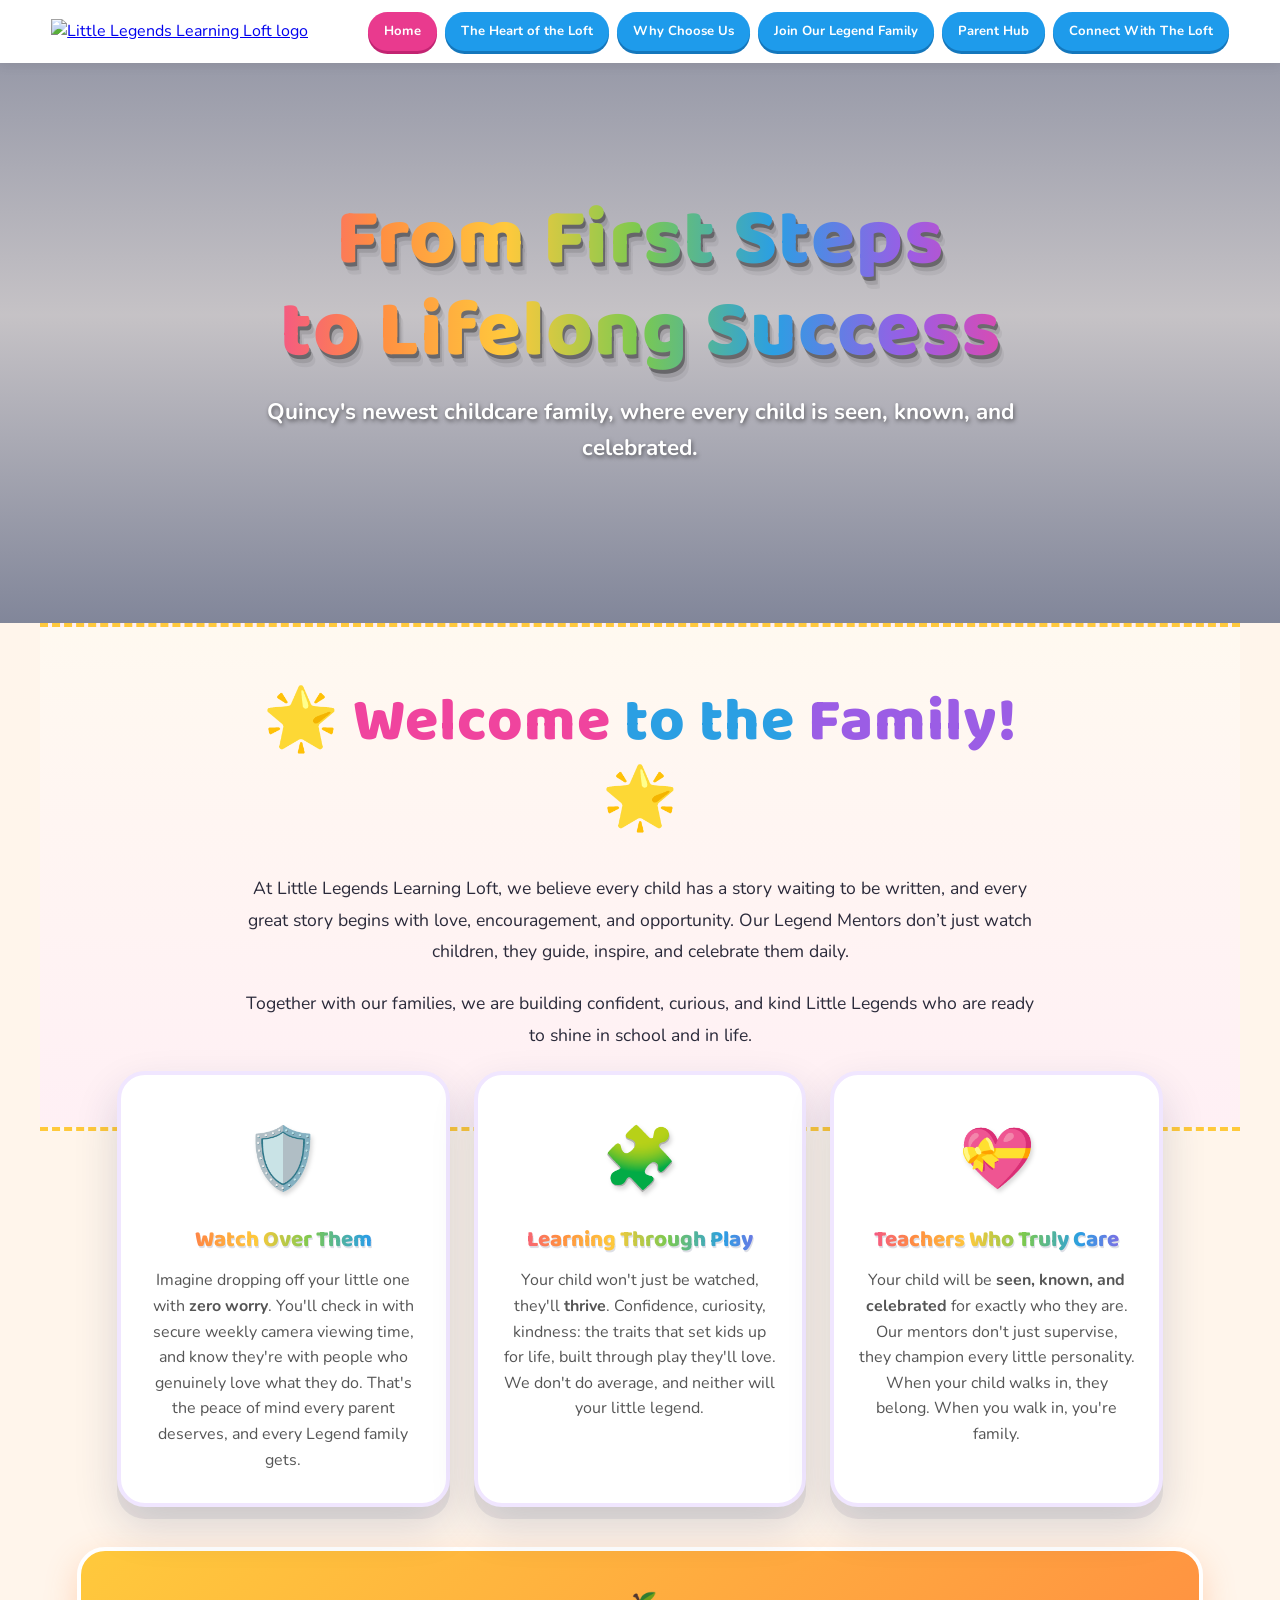
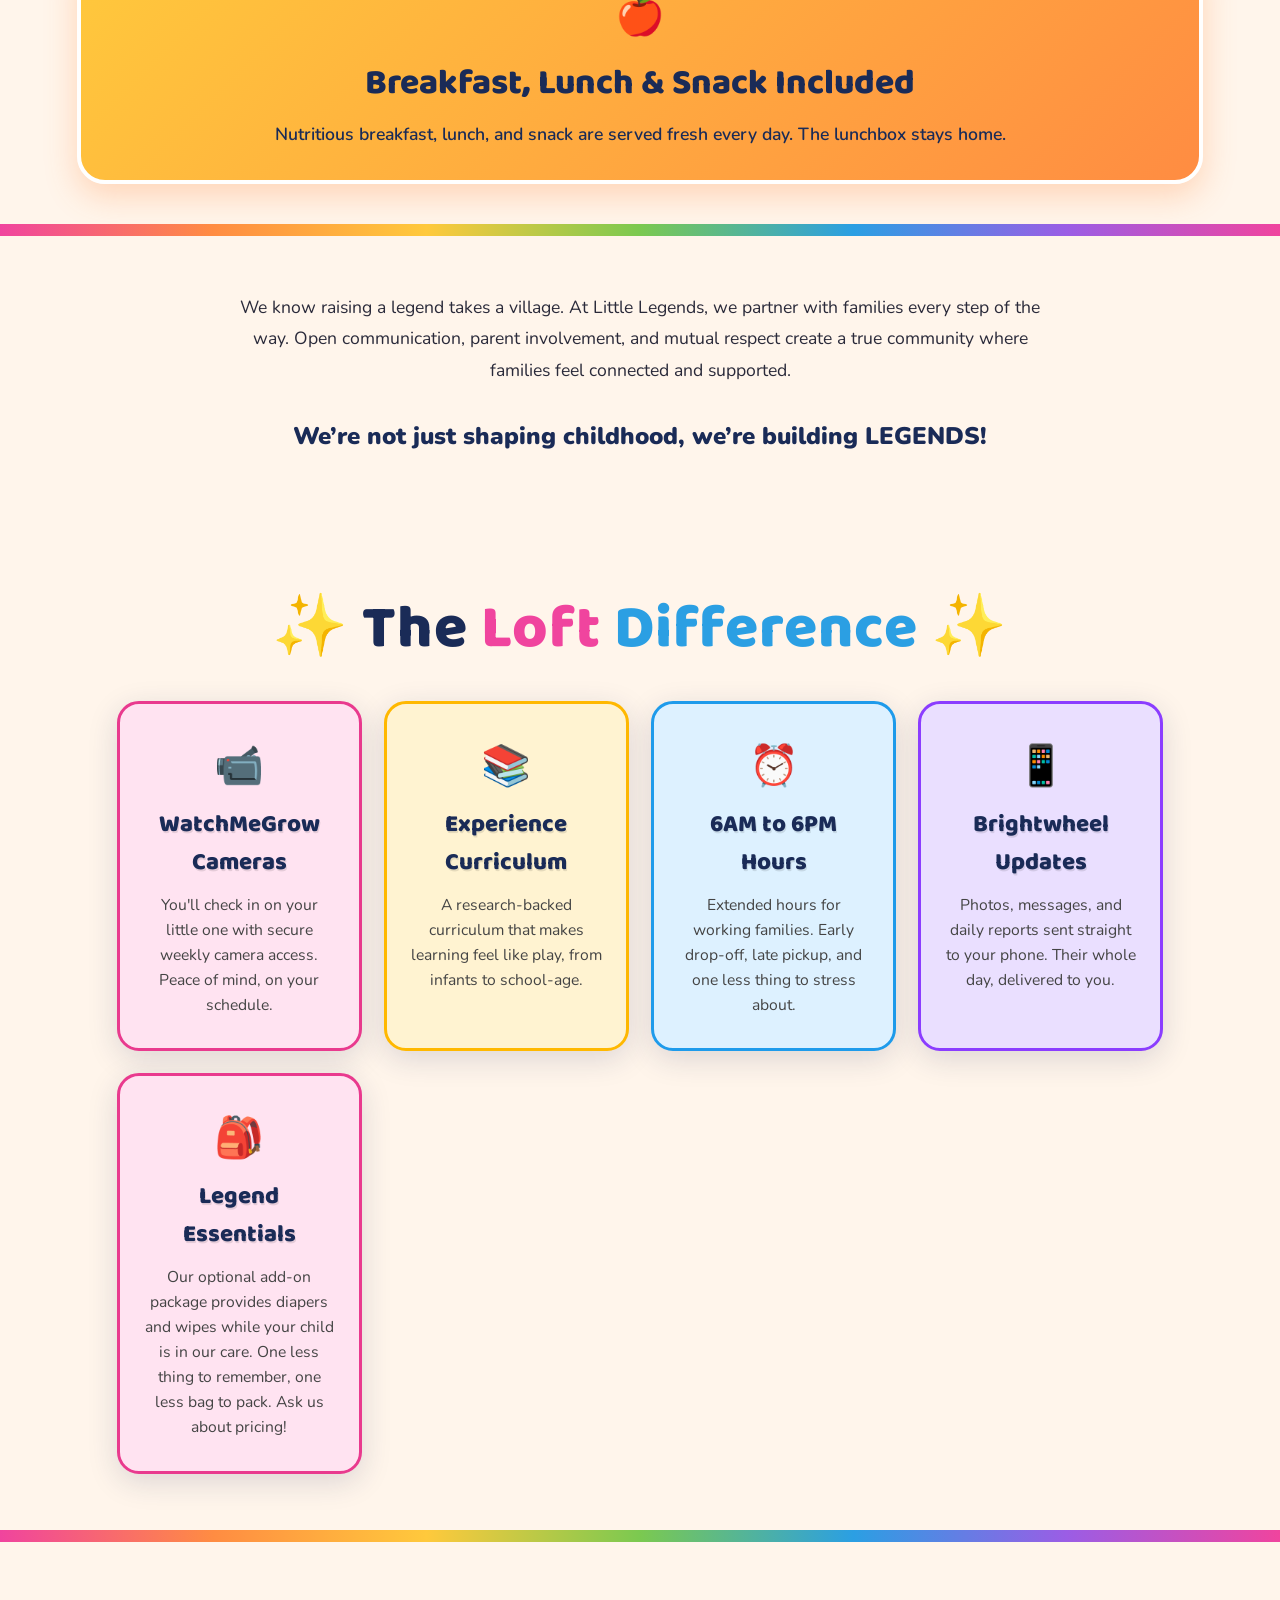
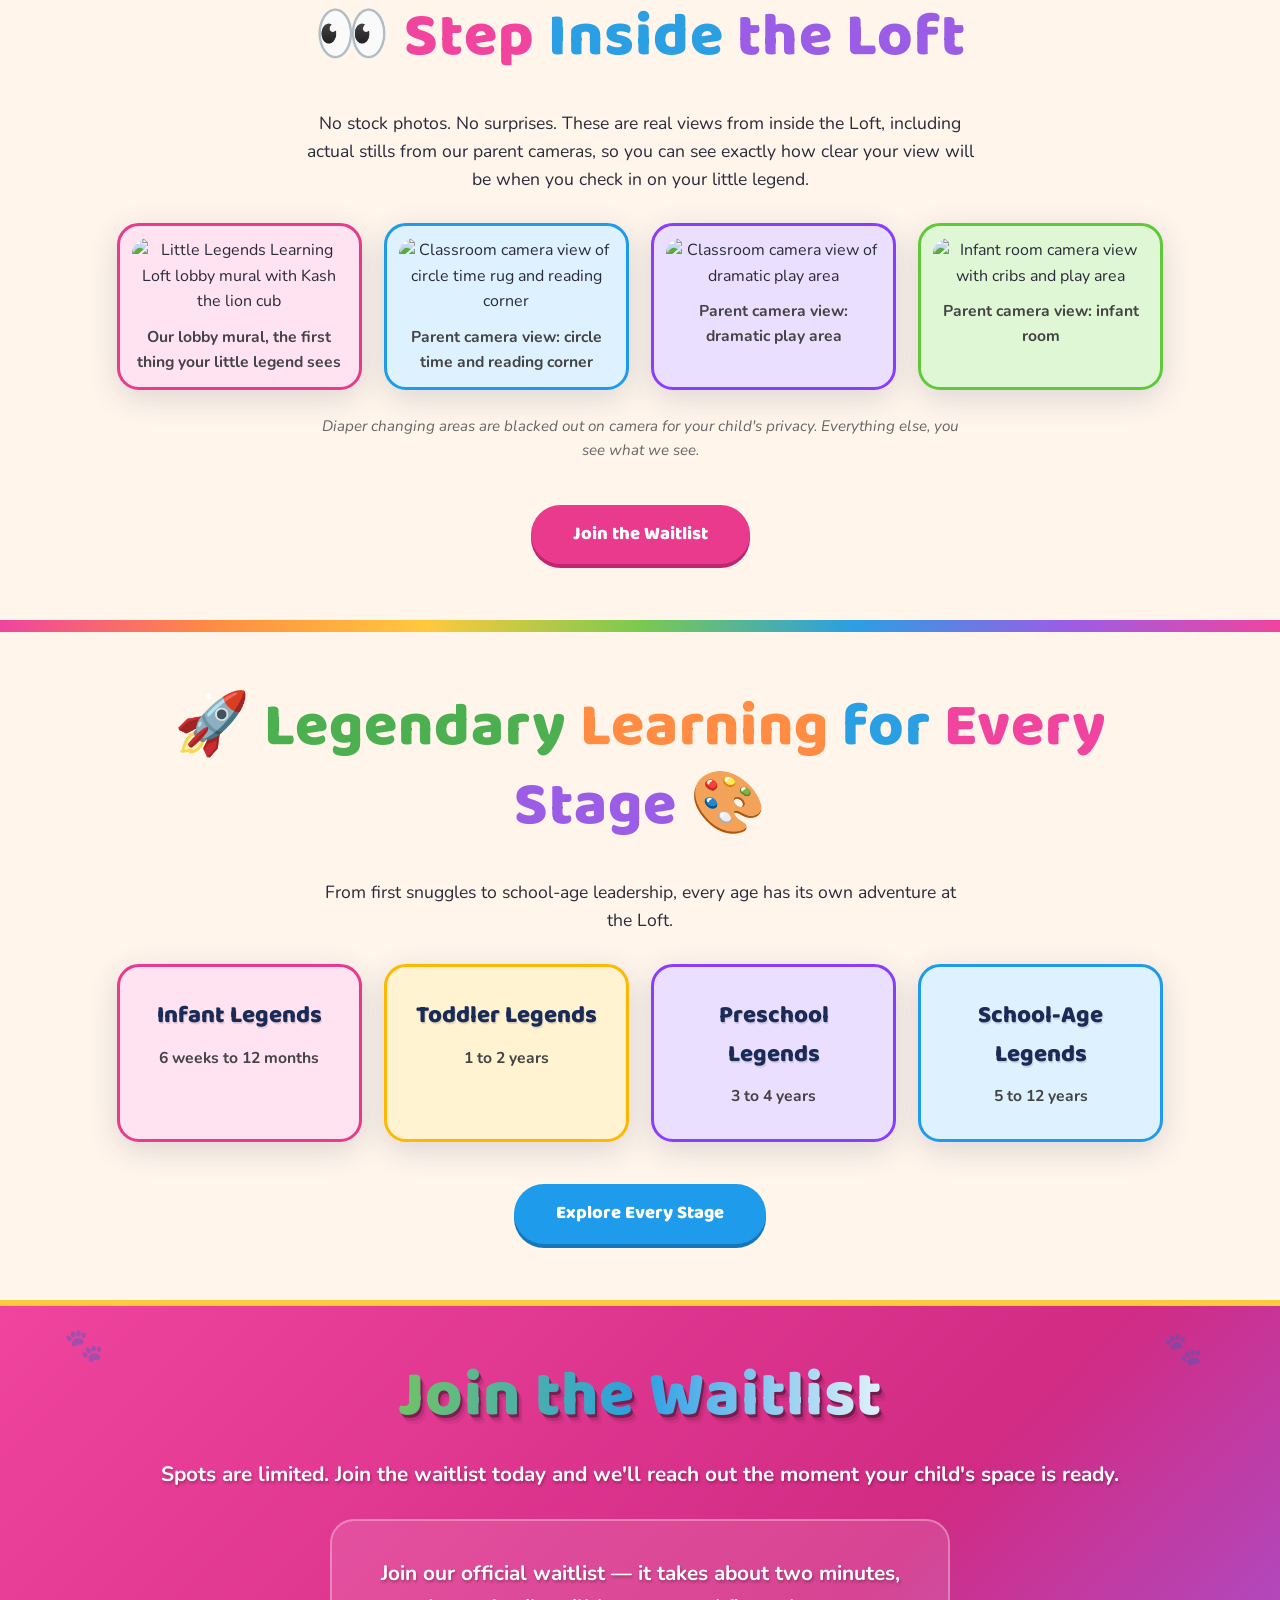
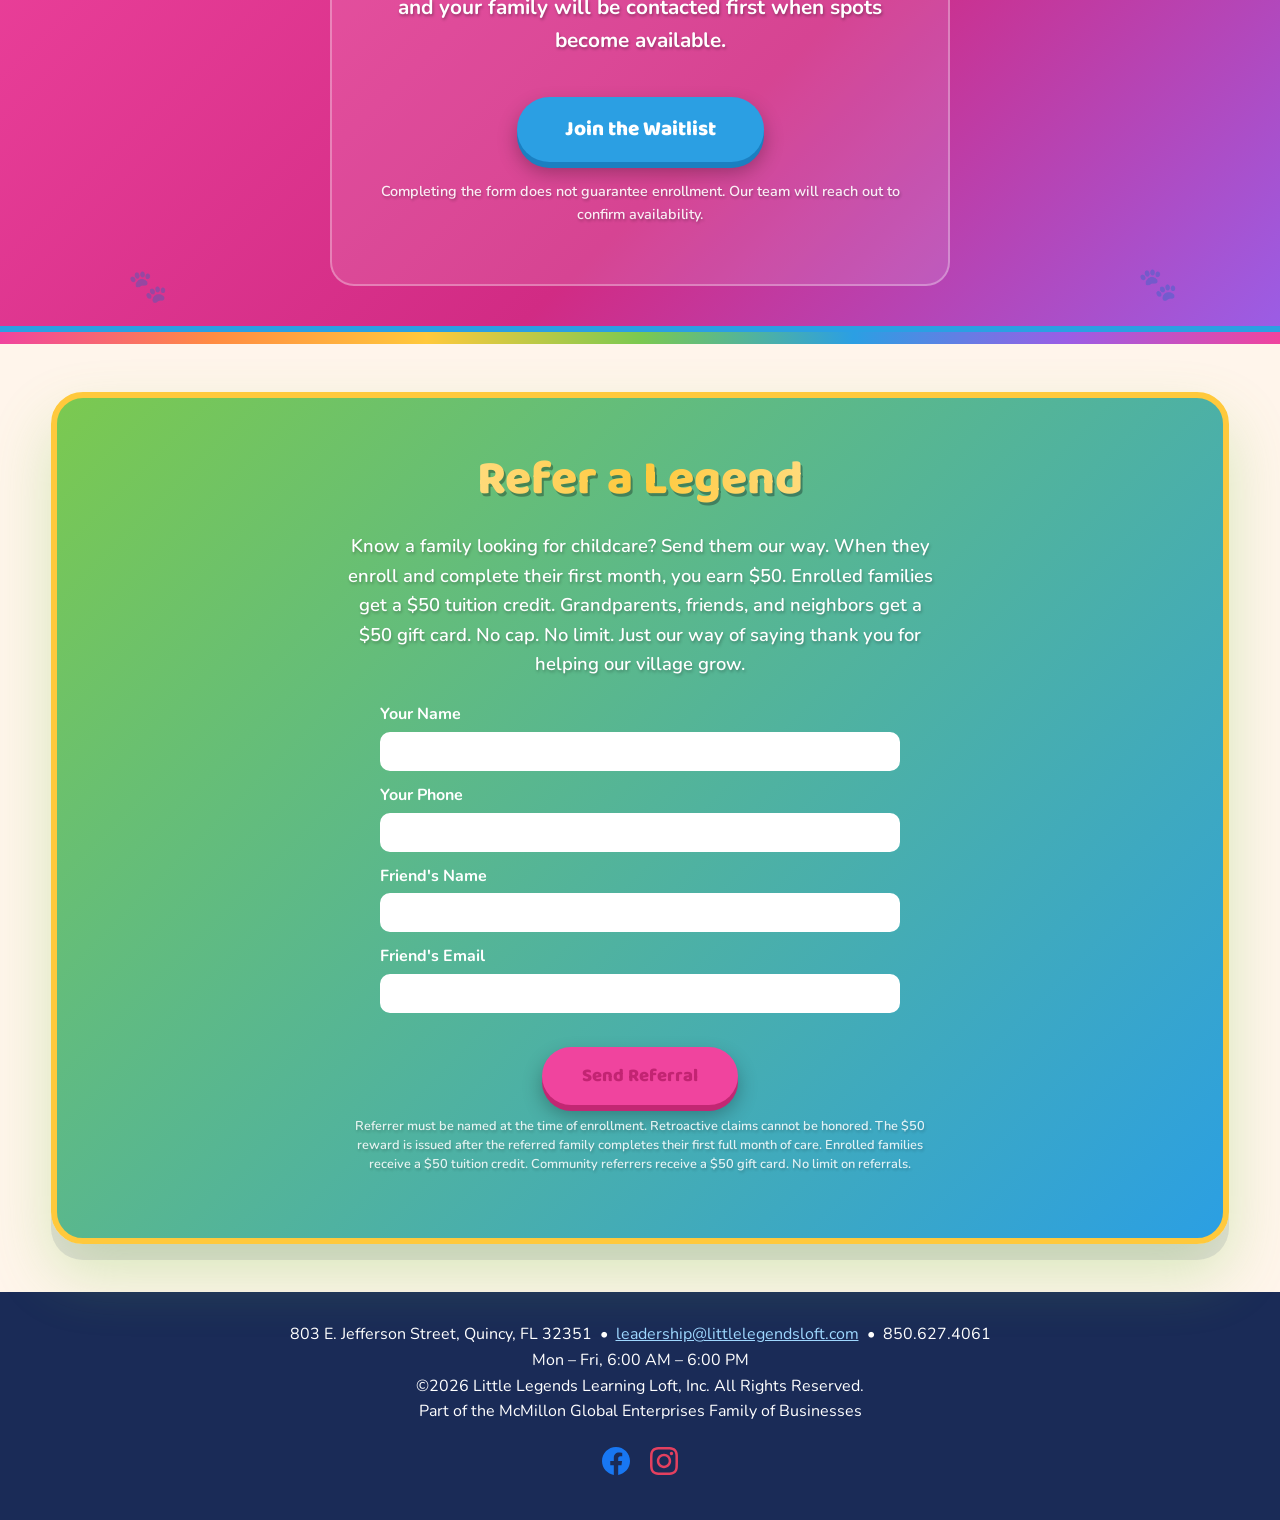
==== index.html @ 40d6af46 "Revision: homepage reorder + evergreen wording" ====
<!DOCTYPE html>
<html lang="en">
<head>
<meta charset="UTF-8">
<meta name="viewport" content="width=device-width, initial-scale=1.0">
<title>Little Legends Learning Loft | Childcare in Quincy, FL</title>
<meta name="description" content="Little Legends Learning Loft in Quincy, FL: where every child is celebrated, inspired, and empowered. Infant through school-age care with parent cameras, meals included, and enrichment built into tuition. Join the waitlist today.">
<link rel="icon" type="image/x-icon" href="https://legendschildcare.com/images/favicon.ico">
<link rel="icon" type="image/png" sizes="32x32" href="https://legendschildcare.com/images/favicon-32.png">
<link rel="apple-touch-icon" href="https://legendschildcare.com/images/apple-touch-icon.jpg">
<meta property="og:image" content="https://legendschildcare.com/images/og-thumbnail.jpg">
<meta property="og:image:width" content="1000">
<meta property="og:image:height" content="525">
<meta name="twitter:card" content="summary_large_image">
<meta name="twitter:image" content="https://legendschildcare.com/images/og-thumbnail.jpg">
<link rel="preconnect" href="https://fonts.googleapis.com">
<link rel="preconnect" href="https://fonts.gstatic.com" crossorigin>
<link href="https://fonts.googleapis.com/css2?family=Baloo+2:wght@600;700;800&family=Nunito:wght@400;600;700;800&display=swap" rel="stylesheet">
<link rel="stylesheet" href="css/styles.css">
<style>
.hero-rich {
  position: relative;
  background: url('https://legendschildcare.com/images/hero-home.jpg') center 20% / cover no-repeat;
  min-height: 560px;
  display: flex;
  align-items: center;
  justify-content: center;
  text-align: center;
  padding: 60px 5%;
}
.hero-overlay {
  position: absolute;
  inset: 0;
  background: linear-gradient(180deg, rgba(26,43,87,0.45) 0%, rgba(26,43,87,0.25) 45%, rgba(26,43,87,0.55) 100%);
}
.hero-content {
  position: relative;
  z-index: 2;
  max-width: 800px;
}
.hero-rich .rainbow-title {
  font-size: clamp(2.8rem, 8vw, 5rem);
  margin-bottom: 16px;
  filter: drop-shadow(2px 4px 0 rgba(0,0,0,0.35)) drop-shadow(4px 8px 0 rgba(0,0,0,0.15));
}
.hero-sub {
  color: #fff;
  font-size: clamp(1.1rem, 3vw, 1.4rem);
  font-weight: 700;
  margin-bottom: 26px;
  text-shadow: 1px 2px 4px rgba(0,0,0,0.5);
}
.hero-btn {
  font-size: 1.25rem;
  padding: 16px 52px;
  background: #F0449E;
  box-shadow: 0 6px 0 #C22773, 0 12px 24px rgba(0,0,0,0.35);
}
.tagline-banner {
  background: linear-gradient(90deg, var(--pink), var(--purple), var(--blue));
  text-align: center;
  padding: 22px 5%;
}
.tagline-banner .hero-below-btn {
  margin-top: 14px;
  display: inline-block;
  font-size: 1.15rem;
  padding: 14px 40px;
}
.tagline-banner p {
  color: #fff;
  font-size: 1.4rem;
  font-weight: 800;
  margin: 0;
  text-shadow: 1px 2px 3px rgba(0,0,0,0.2);
}
/* SECTION HEADERS - clean, bold, colorful */
.section-title {
  font-size: clamp(2.4rem, 7vw, 3.8rem);
  font-weight: 900;
  text-align: center;
  margin-bottom: 32px;
  line-height: 1.3;
  letter-spacing: 1px;
  padding: 0 10px;
}
.section-title .w-pink { color: #F0449E; }
.section-title .w-blue { color: #2B9FE3; }
.section-title .w-green { color: #4CAF50; }
.section-title .w-purple { color: #9B5DE5; }
.section-title .w-orange { color: #FF8C42; }
/* TOP WAITLIST CTA - impossible to miss */
.waitlist-hero-cta {
  background: linear-gradient(135deg, #F0449E, #D12B84 60%, #9B5DE5);
  margin: 0;
  padding: 40px 6%;
  text-align: center;
  color: #fff;
  position: relative;
  overflow: hidden;
  border-top: 6px solid #FFC93C;
  border-bottom: 6px solid #2B9FE3;
}
.waitlist-hero-cta h2 {
  font-size: clamp(2.5rem, 8vw, 4rem);
  font-weight: 900;
  margin-bottom: 10px;
  background: linear-gradient(90deg,#FFC93C,#7BC950,#2B9FE3,#fff,#F0449E);
  -webkit-background-clip: text;
  background-clip: text;
  color: transparent;
  filter: drop-shadow(2px 3px 0 rgba(0,0,0,0.35)) drop-shadow(4px 6px 0 rgba(0,0,0,0.15));
  letter-spacing: 1px;
}
.waitlist-hero-cta p {
  font-size: 1.3rem;
  font-weight: 700;
  margin-bottom: 22px;
  text-shadow: 1px 2px 3px rgba(0,0,0,0.3);
}
.waitlist-hero-cta .btn {
  font-size: 1.3rem;
  padding: 16px 48px;
  background: #2B9FE3;
  box-shadow: 0 6px 0 #1B7FC1, 0 10px 20px rgba(0,0,0,0.3);
}
.waitlist-hero-cta .btn:hover {
  transform: translateY(-2px);
  box-shadow: 0 8px 0 #1B7FC1, 0 14px 24px rgba(0,0,0,0.3);
}
/* RAINBOW DIVIDERS */
.rainbow-divider {
  height: 12px;
  background: linear-gradient(90deg,#F0449E,#FF8C42,#FFC93C,#7BC950,#2B9FE3,#9B5DE5,#F0449E);
  border: none;
  margin: 0;
}
/* FLOATING ANIMATIONS */
@keyframes float {
  0%, 100% { transform: translateY(0); }
  50% { transform: translateY(-10px); }
}
@keyframes wiggle {
  0%, 100% { transform: rotate(-3deg); }
  50% { transform: rotate(3deg); }
}
.feature-card .icon {
  animation: float 3s ease-in-out infinite;
}
.feature-card:nth-child(2) .icon { animation-delay: 0.5s; }
.feature-card:nth-child(3) .icon { animation-delay: 1s; }
.paw { animation: wiggle 2.5s ease-in-out infinite; }
/* 3D AGE CARDS */
.card-grid .card {
  transition: transform 0.2s;
}
.card-grid .card:hover {
  transform: translateY(-6px) scale(1.03);
}
.card-grid .card h3 {
  font-size: 1.5rem;
  font-weight: 900;
  filter: drop-shadow(1px 2px 0 rgba(0,0,0,0.1));
}
/* POPPING REFER BANNER */
.refer-promo {
  background: linear-gradient(135deg, #7BC950, #2B9FE3);
  border-radius: 32px;
  margin: 48px 4%;
  padding: 44px 6%;
  text-align: center;
  color: #fff;
  border: 6px solid #FFC93C;
  box-shadow: 0 16px 0 rgba(26,43,87,0.1), 0 30px 60px rgba(123,201,80,0.3);
  position: relative;
  overflow: hidden;
}
.refer-promo h2 {
  font-size: clamp(2rem, 6vw, 3rem);
  font-weight: 900;
  margin-bottom: 12px;
  background: linear-gradient(90deg,#fff,#FFC93C,#fff);
  -webkit-background-clip: text;
  background-clip: text;
  color: transparent;
  filter: drop-shadow(2px 3px 0 rgba(0,0,0,0.3));
}
.refer-promo p {
  font-size: 1.15rem;
  font-weight: 600;
  margin-bottom: 20px;
  text-shadow: 1px 2px 3px rgba(0,0,0,0.25);
  max-width: 600px;
  margin-left: auto;
  margin-right: auto;
}
.refer-promo .btn {
  font-size: 1.15rem;
  padding: 14px 40px;
  background: #F0449E;
  box-shadow: 0 6px 0 #C22773, 0 10px 20px rgba(0,0,0,0.3);
}
/* ALTERNATING SECTION BACKGROUNDS */
.section-alt {
  background: linear-gradient(180deg, #FFF9F0, #FFF0F5);
  border-top: 4px dashed #FFC93C;
  border-bottom: 4px dashed #FFC93C;
}
@media (max-width: 768px) {
  .hero-rich {
    background: url('https://legendschildcare.com/images/hero-home.jpg') center / cover no-repeat;
    min-height: 480px;
  }
  .tagline-banner .hero-below-btn {
    font-size: 1rem;
    padding: 12px 32px;
  }
  .tagline-banner p { font-size: 1.1rem; }
}
.feature-cards {
  display: grid;
  grid-template-columns: repeat(auto-fit, minmax(260px, 1fr));
  gap: 24px;
  margin-top: -60px;
  position: relative;
  z-index: 5;
  padding: 0 6%;
  max-width: 1200px;
  margin-left: auto;
  margin-right: auto;
}
.feature-card {
  background: #fff;
  border-radius: 28px;
  padding: 36px 24px 30px;
  text-align: center;
  box-shadow: 0 12px 0 rgba(26,43,87,0.08), 0 20px 44px rgba(26,43,87,0.16);
  border: 4px solid #F0E6FF;
  transition: transform 0.2s;
}
.feature-card:hover {
  transform: translateY(-6px) scale(1.02);
  box-shadow: 0 18px 0 rgba(26,43,87,0.08), 0 28px 54px rgba(26,43,87,0.2);
}
.feature-card h3 {
  font-size: 1.6rem;
  margin-bottom: 10px;
  background: linear-gradient(90deg,#F0449E,#FF8C42,#FFC93C,#7BC950,#2B9FE3,#9B5DE5);
  -webkit-background-clip: text; background-clip: text; color: transparent;
  font-weight: 900;
  filter: drop-shadow(1px 2px 0 rgba(26,43,87,0.15));
}
.feature-card .icon { font-size: 3.8rem; margin-bottom: 14px; filter: drop-shadow(2px 3px 2px rgba(0,0,0,0.15)); }
.feature-card h3 {
  font-size: 1.4rem;
  margin-bottom: 10px;
  background: linear-gradient(90deg,#F0449E,#FF8C42,#FFC93C,#7BC950,#2B9FE3,#9B5DE5);
  -webkit-background-clip: text; background-clip: text; color: transparent;
  font-weight: 900;
}
.feature-card p { color: #555; font-size: 1rem; }
.welcome-flow {
  max-width: 800px;
  margin: 0 auto;
  font-size: 1.1rem;
  line-height: 1.8;
  text-align: center;
}
.welcome-flow p { margin-bottom: 20px; }
.welcome-flow .big-close {
  font-size: 1.5rem;
  font-weight: 900;
  color: var(--navy);
  margin-top: 28px;
}
.waitlist-banner {
  background: linear-gradient(135deg, #F0449E, #D12B84 60%, #9B5DE5);
  border-radius: 32px;
  margin: 48px 4%;
  padding: 50px 6%;
  text-align: center;
  color: #fff;
  position: relative;
  overflow: hidden;
  border: 6px solid #FFC93C;
  box-shadow: 0 16px 0 rgba(26,43,87,0.1), 0 30px 60px rgba(240,68,158,0.3);
}
.waitlist-banner h2 {
  font-size: clamp(2.2rem, 7vw, 3.5rem);
  font-weight: 900;
  margin-bottom: 10px;
  background: linear-gradient(90deg,#FFC93C,#7BC950,#2B9FE3,#fff,#F0449E);
  -webkit-background-clip: text; background-clip: text; color: transparent;
  filter: drop-shadow(2px 3px 0 rgba(0,0,0,0.35)) drop-shadow(4px 6px 0 rgba(0,0,0,0.15));
}
.waitlist-banner p { font-size: 1.25rem; font-weight: 700; margin-bottom: 22px; text-shadow: 1px 2px 3px rgba(0,0,0,0.3); }
.waitlist-banner .btn {
  font-size: 1.2rem;
  padding: 15px 44px;
  background: #2B9FE3;
  box-shadow: 0 6px 0 #1B7FC1, 0 10px 20px rgba(0,0,0,0.3);
}
.paw { position: absolute; font-size: 2rem; opacity: 0.35; }

/* STICKY MOBILE CTA */
.sticky-cta {
  display: none;
}
@media (max-width: 768px) {
  .sticky-cta {
    display: block;
    position: fixed;
    bottom: 0;
    left: 0;
    right: 0;
    z-index: 100;
    padding: 10px 16px calc(10px + env(safe-area-inset-bottom));
    background: rgba(255,255,255,0.95);
    backdrop-filter: blur(10px);
    border-top: 3px solid #F0449E;
    box-shadow: 0 -4px 20px rgba(0,0,0,0.15);
  }
  .sticky-cta a {
    display: block;
    text-align: center;
    background: linear-gradient(135deg, #F0449E, #D12B84);
    color: #fff;
    font-weight: 900;
    font-size: 1.1rem;
    padding: 14px;
    border-radius: 999px;
    text-decoration: none;
    box-shadow: 0 4px 0 #A81E63;
  }
  body { padding-bottom: 76px; }
}

/* MEALS BANNER */
.meals-banner {
  background: linear-gradient(135deg, #FFC93C, #FF8C42);
  border-radius: 28px;
  margin: 40px 6%;
  padding: 32px 6%;
  text-align: center;
  color: #1a2b57;
  border: 4px solid #fff;
  box-shadow: 0 12px 32px rgba(255,140,66,0.3);
}
.meals-banner h3 {
  font-size: clamp(1.5rem, 4vw, 2.2rem);
  font-weight: 900;
  margin: 8px 0;
  color: #1a2b57;
}
.meals-banner p {
  font-size: 1.1rem;
  font-weight: 600;
  margin: 0;
}

/* PLAYFUL FONTS */
body { font-family: 'Nunito', sans-serif; }
h1, h2, h3, .section-title, .btn {
  font-family: 'Baloo 2', cursive;
}

.tagline-gradient-banner {
  text-align: center;
  padding: 36px 5% 40px;
  background: linear-gradient(135deg, #F0449E 0%, #9B5DE5 50%, #2B9FE3 100%);
}
.tagline-gradient-banner p {
  font-family: 'Baloo 2', cursive;
  font-size: clamp(1.4rem, 5vw, 2rem);
  font-weight: 800;
  color: #fff;
  margin: 0 0 20px 0;
  text-shadow: 2px 2px 4px rgba(0,0,0,0.2);
}
.tagline-gradient-banner .tagline-btn {
  font-size: 1.2rem;
  padding: 16px 48px;
  background: #F0449E;
  box-shadow: 0 5px 0 #C2185B;
}

/* NATIVE FORMS */
.native-form {
  max-width: 620px;
  margin: 28px auto 0;
  text-align: left;
  background: rgba(255,255,255,0.12);
  border-radius: 24px;
  padding: 28px;
  border: 2px solid rgba(255,255,255,0.3);
}
.native-form .form-row {
  display: grid;
  grid-template-columns: 1fr 1fr;
  gap: 14px;
}
@media (max-width: 600px) {
  .native-form .form-row { grid-template-columns: 1fr; }
}
.native-form label {
  display: block;
  font-weight: 800;
  margin: 12px 0 6px;
  color: #fff;
  font-size: 0.95rem;
}
.native-form .form-row label { margin-top: 0; }
.native-form .form-row > div:first-child label { margin-top: 0; }
.native-form input, .native-form textarea, .native-form select {
  width: 100%;
  padding: 13px 16px;
  border: 2px solid rgba(255,255,255,0.5);
  border-radius: 12px;
  font-size: 1rem;
  font-family: 'Nunito', sans-serif;
  background: #fff;
  color: #1a2b57;
  -webkit-appearance: none;
  appearance: none;
}
.native-form input:focus, .native-form textarea:focus { border-color: #FFC93C; outline: none; }
.native-form .form-note {
  font-size: 0.85rem;
  opacity: 0.85;
  margin-top: 14px;
  text-align: center;
  font-weight: 400;
}
.native-form button:disabled { opacity: 0.6; cursor: wait; }
.waitlist-cta-panel {
  max-width: 620px;
  margin: 28px auto 0;
  background: rgba(255,255,255,0.12);
  border-radius: 24px;
  padding: 36px 32px;
  border: 2px solid rgba(255,255,255,0.3);
}
.waitlist-cta-copy {
  font-size: 1.15rem;
  font-weight: 700;
  color: #fff;
  margin-bottom: 24px;
  text-shadow: 1px 2px 3px rgba(0,0,0,0.3);
}
.waitlist-cta-panel .form-note {
  font-size: 0.9rem;
  opacity: 0.9;
  margin-top: 18px;
  color: #fff;
  font-weight: 600;
}
</style>
</head>
<body>

<header class="site-header">
  <a class="logo" href="index.html"><img src="https://legendschildcare.com/images/logo-transparent.png" alt="Little Legends Learning Loft logo"></a>
  <input type="checkbox" id="nav-toggle" class="nav-toggle">
  <label for="nav-toggle" class="nav-toggle-label" aria-label="Menu" tabindex="0"><span></span></label>
  <nav class="nav-pills">
    <a href="index.html" class="active">Home</a>
    <a href="pages/the-heart-of-the-loft.html">The Heart of the Loft</a>
    <a href="pages/why-choose-us.html">Why Choose Us</a>
    <a href="pages/join-our-legend-family.html">Join Our Legend Family</a>
    <a href="pages/parent-hub.html">Parent Hub</a>
    <a href="pages/connect-with-the-loft.html">Connect With The Loft</a>
  </nav>
</header>

<section class="hero-rich">
  <div class="hero-overlay"></div>
  <div class="hero-content">
    <h1 class="rainbow-title">From First Steps<br>to Lifelong Success</h1>
    <p class="hero-sub">Quincy's newest childcare family, where every child is seen, known, and celebrated.</p>
  </div>
</section>



<section class="section section-alt">
  <div class="welcome-flow">
    <h2 class="section-title">🌟 <span class="w-pink">Welcome</span> <span class="w-blue">to</span> <span class="w-blue">the</span> <span class="w-purple">Family!</span> 🌟</h2>
    <p>At Little Legends Learning Loft, we believe every child has a story waiting to be written, and every great story begins with love, encouragement, and opportunity. Our Legend Mentors don&rsquo;t just watch children, they guide, inspire, and celebrate them daily.</p>
    <p>Together with our families, we are building confident, curious, and kind Little Legends who are ready to shine in school and in life.</p>
  </div>
</section>

<div class="feature-cards">
  <div class="feature-card">
    <div class="icon">🛡️</div>
    <h3>Watch Over Them</h3>
    <p>Imagine dropping off your little one with <strong>zero worry</strong>. You'll check in with secure weekly camera viewing time, and know they're with people who genuinely love what they do. That's the peace of mind every parent deserves, and every Legend family gets.</p>
  </div>
  <div class="feature-card">
    <div class="icon">🧩</div>
    <h3>Learning Through Play</h3>
    <p>Your child won't just be watched, they'll <strong>thrive</strong>. Confidence, curiosity, kindness: the traits that set kids up for life, built through play they'll love. We don't do average, and neither will your little legend.</p>
  </div>
  <div class="feature-card">
    <div class="icon">💝</div>
    <h3>Teachers Who Truly Care</h3>
    <p>Your child will be <strong>seen, known, and celebrated</strong> for exactly who they are. Our mentors don't just supervise, they champion every little personality. When your child walks in, they belong. When you walk in, you're family.</p>
  </div>
</div>

<div class="meals-banner">
  <span style="font-size:2.5rem">🍎</span>
  <h3>Breakfast, Lunch &amp; Snack Included</h3>
  <p>Nutritious breakfast, lunch, and snack are served fresh every day. The lunchbox stays home.</p>
</div>

<hr class="rainbow-divider">
<section class="section">
  <div class="welcome-flow">
    <p>We know raising a legend takes a village. At Little Legends, we partner with families every step of the way. Open communication, parent involvement, and mutual respect create a true community where families feel connected and supported.</p>
    <p class="big-close">We&rsquo;re not just shaping childhood, we&rsquo;re building LEGENDS!</p>
  </div>
</section>


<section class="section">
  <h2 class="section-title">✨ The <span class="w-pink">Loft</span> <span class="w-blue">Difference</span> ✨</h2>
  <div class="card-grid">
    <div class="card pink">
      <div style="font-size:2.5rem;margin-bottom:8px">📹</div>
      <h3>WatchMeGrow Cameras</h3>
      <p>You'll check in on your little one with secure weekly camera access. Peace of mind, on your schedule.</p>
    </div>
    <div class="card yellow">
      <div style="font-size:2.5rem;margin-bottom:8px">📚</div>
      <h3>Experience Curriculum</h3>
      <p>A research-backed curriculum that makes learning feel like play, from infants to school-age.</p>
    </div>
    <div class="card blue">
      <div style="font-size:2.5rem;margin-bottom:8px">⏰</div>
      <h3>6AM to 6PM Hours</h3>
      <p>Extended hours for working families. Early drop-off, late pickup, and one less thing to stress about.</p>
    </div>
    <div class="card purple">
      <div style="font-size:2.5rem;margin-bottom:8px">📱</div>
      <h3>Brightwheel Updates</h3>
      <p>Photos, messages, and daily reports sent straight to your phone. Their whole day, delivered to you.</p>
    </div>
    <div class="card pink">
      <div style="font-size:2.5rem;margin-bottom:8px">🎒</div>
      <h3>Legend Essentials</h3>
      <p>Our optional add-on package provides diapers and wipes while your child is in our care. One less thing to remember, one less bag to pack. Ask us about pricing!</p>
    </div>
  </div>
</section>

<hr class="rainbow-divider">
<section class="section">
  <h2 class="section-title">👀 <span class="w-pink">Step</span> <span class="w-blue">Inside</span> <span class="w-purple">the Loft</span></h2>
  <p style="text-align:center;max-width:680px;margin:0 auto 30px;font-size:1.1rem">No stock photos. No surprises. These are real views from inside the Loft, including actual stills from our parent cameras, so you can see exactly how clear your view will be when you check in on your little legend.</p>
  <div class="card-grid">
    <div class="card pink" style="padding:12px">
      <img src="https://legendschildcare.com/images/mural-lobby.jpg" alt="Little Legends Learning Loft lobby mural with Kash the lion cub" style="width:100%;border-radius:16px">
      <p style="margin-top:10px;font-weight:700">Our lobby mural, the first thing your little legend sees</p>
    </div>
    <div class="card blue" style="padding:12px">
      <img src="https://legendschildcare.com/images/classroom-camera-1.jpg" alt="Classroom camera view of circle time rug and reading corner" style="width:100%;border-radius:16px">
      <p style="margin-top:10px;font-weight:700">Parent camera view: circle time and reading corner</p>
    </div>
    <div class="card purple" style="padding:12px">
      <img src="https://legendschildcare.com/images/dramatic-play-camera.jpg" alt="Classroom camera view of dramatic play area" style="width:100%;border-radius:16px">
      <p style="margin-top:10px;font-weight:700">Parent camera view: dramatic play area</p>
    </div>
    <div class="card green" style="padding:12px">
      <img src="https://legendschildcare.com/images/infant-room-camera.jpg" alt="Infant room camera view with cribs and play area" style="width:100%;border-radius:16px">
      <p style="margin-top:10px;font-weight:700">Parent camera view: infant room</p>
    </div>
  </div>
  <p style="text-align:center;max-width:640px;margin:24px auto 0;font-size:0.95rem;color:#666;font-style:italic">Diaper changing areas are blacked out on camera for your child's privacy. Everything else, you see what we see.</p>
  <div style="text-align:center;margin-top:24px">
    <a class="btn" href="https://docs.google.com/forms/d/e/1FAIpQLSfEeECOso2xLIdRBXrT4ecdueRKcd7nDfP3QW9VJtN2F06xbg/viewform" target="_blank" rel="noopener">Join the Waitlist</a>
  </div>
</section>

<hr class="rainbow-divider">
<section class="section">
  <h2 class="section-title">🚀 <span class="w-green">Legendary</span> <span class="w-orange">Learning</span> <span class="w-blue">for</span> <span class="w-pink">Every</span> <span class="w-purple">Stage</span> 🎨</h2>
  <p style="text-align:center;max-width:640px;margin:0 auto 30px;font-size:1.1rem">From first snuggles to school-age leadership, every age has its own adventure at the Loft.</p>
  <div class="card-grid">
    <div class="card pink">
      <h3>Infant Legends</h3>
      <p><strong>6 weeks to 12 months</strong></p>
    </div>
    <div class="card yellow">
      <h3>Toddler Legends</h3>
      <p><strong>1 to 2 years</strong></p>
    </div>
    <div class="card purple">
      <h3>Preschool Legends</h3>
      <p><strong>3 to 4 years</strong></p>
    </div>
    <div class="card blue">
      <h3>School-Age Legends</h3>
      <p><strong>5 to 12 years</strong></p>
    </div>
  </div>
  <div style="text-align:center;margin-top:24px">
    <a class="btn blue" href="pages/why-choose-us.html">Explore Every Stage</a>
  </div>
</section>

<div class="waitlist-hero-cta">
  <span class="paw" style="top:14px;left:5%">🐾</span>
  <span class="paw" style="top:18px;right:6%">🐾</span>
  <span class="paw" style="bottom:14px;left:10%">🐾</span>
  <span class="paw" style="bottom:16px;right:8%">🐾</span>
  <h2>Join the Waitlist</h2>
  <p>Spots are limited. Join the waitlist today and we'll reach out the moment your child's space is ready.</p>
  <div class="waitlist-cta-panel">
    <p class="waitlist-cta-copy">Join our official waitlist — it takes about two minutes, and your family will be contacted first when spots become available.</p>
    <a class="btn" href="https://docs.google.com/forms/d/e/1FAIpQLSfEeECOso2xLIdRBXrT4ecdueRKcd7nDfP3QW9VJtN2F06xbg/viewform" target="_blank" rel="noopener">Join the Waitlist</a>
    <p class="form-note">Completing the form does not guarantee enrollment. Our team will reach out to confirm availability.</p>
  </div>
</div>

<hr class="rainbow-divider">

<div class="refer-promo">
  <h2>Refer a Legend</h2>
  <p>Know a family looking for childcare? Send them our way. When they enroll and complete their first month, you earn $50. Enrolled families get a $50 tuition credit. Grandparents, friends, and neighbors get a $50 gift card. No cap. No limit. Just our way of saying thank you for helping our village grow.</p>
  <form id="refer-form" style="max-width:520px;margin:24px auto 0;text-align:left">
    <label for="ref-your-name" style="display:block;font-weight:700;margin-bottom:4px">Your Name</label>
    <input type="text" id="ref-your-name" name="referrer-name" required style="width:100%;padding:10px;border-radius:10px;border:2px solid #fff;margin-bottom:12px">
    <label for="ref-your-phone" style="display:block;font-weight:700;margin-bottom:4px">Your Phone</label>
    <input type="tel" id="ref-your-phone" name="referrer-phone" required style="width:100%;padding:10px;border-radius:10px;border:2px solid #fff;margin-bottom:12px">
    <label for="ref-friend-name" style="display:block;font-weight:700;margin-bottom:4px">Friend's Name</label>
    <input type="text" id="ref-friend-name" name="friend-name" required style="width:100%;padding:10px;border-radius:10px;border:2px solid #fff;margin-bottom:12px">
    <label for="ref-friend-email" style="display:block;font-weight:700;margin-bottom:4px">Friend's Email</label>
    <input type="email" id="ref-friend-email" name="email" required style="width:100%;padding:10px;border-radius:10px;border:2px solid #fff;margin-bottom:16px">
    <div style="text-align:center">
      <button type="submit" class="btn" style="border:none;cursor:pointer">Send Referral</button>
    </div>
  </form>
  <script>
  document.getElementById('refer-form').addEventListener('submit', function(ev) {
    ev.preventDefault();
    var form = ev.target;
    fetch('https://script.google.com/macros/s/AKfycbysWOjmKkE1sJ8gk_jiuOg400Mg2GnmxnP1AaCpkb0e7-DQby0ADy1iXepJjhk22A8hsg/exec', {
      method: 'POST',
      mode: 'no-cors',
      body: new FormData(form)
    }).then(function() {
      window.location.href = 'pages/thank-you.html';
    }).catch(function() {
      window.location.href = 'pages/thank-you.html';
    });
  });
  </script>
  <p style="font-size:0.8rem;opacity:0.85;margin-top:12px;line-height:1.5">Referrer must be named at the time of enrollment. Retroactive claims cannot be honored. The $50 reward is issued after the referred family completes their first full month of care. Enrolled families receive a $50 tuition credit. Community referrers receive a $50 gift card. No limit on referrals.</p>
</div>

<footer class="site-footer">
  803 E. Jefferson Street, Quincy, FL 32351 &nbsp;•&nbsp;
  <a href="mailto:leadership@littlelegendsloft.com">leadership@littlelegendsloft.com</a> &nbsp;•&nbsp;
  850.627.4061<br>
  Mon – Fri, 6:00 AM – 6:00 PM<br>
  ©2026 Little Legends Learning Loft, Inc. All Rights Reserved.<br>
  Part of the McMillon Global Enterprises Family of Businesses
<div class="social-links">
    <a href="https://www.facebook.com/share/1BAZdCDmKt/?mibextid=wwXIfr" target="_blank" rel="noopener" aria-label="Follow us on Facebook" style="display:inline-block;margin:0 8px"><svg width="28" height="28" viewBox="0 0 24 24" fill="#1877F2" xmlns="http://www.w3.org/2000/svg"><path d="M24 12.073c0-6.627-5.373-12-12-12s-12 5.373-12 12c0 5.99 4.388 10.954 10.125 11.854v-8.385H7.078v-3.47h3.047V9.43c0-3.007 1.792-4.669 4.533-4.669 1.312 0 2.686.235 2.686.235v2.953H15.83c-1.491 0-1.956.925-1.956 1.874v2.25h3.328l-.532 3.47h-2.796v8.385C19.612 23.027 24 18.062 24 12.073z"/></svg></a>
    <a href="https://www.instagram.com/littlelegends_1/" target="_blank" rel="noopener" aria-label="Follow us on Instagram" style="display:inline-block;margin:0 8px"><svg width="28" height="28" viewBox="0 0 24 24" fill="#E4405F" xmlns="http://www.w3.org/2000/svg"><path d="M12 2.163c3.204 0 3.584.012 4.85.07 3.252.148 4.771 1.691 4.919 4.919.058 1.265.069 1.645.069 4.849 0 3.205-.012 3.584-.069 4.849-.149 3.225-1.664 4.771-4.919 4.919-1.266.058-1.644.07-4.85.07-3.204 0-3.584-.012-4.849-.07-3.26-.149-4.771-1.699-4.919-4.92-.058-1.265-.07-1.644-.07-4.849 0-3.204.013-3.583.07-4.849.149-3.227 1.664-4.771 4.919-4.919 1.266-.057 1.645-.069 4.849-.069zm0-2.163c-3.259 0-3.667.014-4.947.072-4.358.2-6.78 2.618-6.98 6.98-.059 1.281-.073 1.689-.073 4.948 0 3.259.014 3.668.072 4.948.2 4.358 2.618 6.78 6.98 6.98 1.281.058 1.689.072 4.948.072 3.259 0 3.668-.014 4.948-.072 4.354-.2 6.782-2.618 6.979-6.98.059-1.28.073-1.689.073-4.948 0-3.259-.014-3.667-.072-4.947-.196-4.354-2.617-6.78-6.979-6.98-1.281-.059-1.69-.073-4.949-.073zm0 5.838c-3.403 0-6.162 2.759-6.162 6.162s2.759 6.163 6.162 6.163 6.162-2.759 6.162-6.163c0-3.403-2.759-6.162-6.162-6.162zm0 10.162c-2.209 0-4-1.79-4-4 0-2.209 1.791-4 4-4s4 1.791 4 4c0 2.21-1.791 4-4 4zm6.406-11.845c-.796 0-1.441.645-1.441 1.44s.645 1.44 1.441 1.44c.795 0 1.439-.645 1.439-1.44s-.644-1.44-1.439-1.44z"/></svg></a>
  </div>
</footer>

<div class="sticky-cta">
  <a href="https://docs.google.com/forms/d/e/1FAIpQLSfEeECOso2xLIdRBXrT4ecdueRKcd7nDfP3QW9VJtN2F06xbg/viewform" target="_blank" rel="noopener">🐾 Join the Waitlist</a>
</div>
</body>
</html>
---- css/styles.css ----
/* Little Legends Learning Loft, Brand Stylesheet
   Bold colors pulled from the logo: hot pink, bright blue, vivid orange, lime green */

:root {
  --pink: #E93A8E;
  --pink-dark: #C22472;
  --blue: #1E9BEB;
  --blue-dark: #1477BC;
  --navy: #1A2B57;
  --orange: #FF7A1A;
  --green: #5FC93A;
  --yellow: #FFB800;
  --purple: #8B3DFF;
  --cream: #FFF5EB;
  --white: #FFFFFF;
  --ink: #2A2A3A;
  --radius: 22px;
  --shadow: 0 8px 30px rgba(26, 43, 87, 0.15);
}

* { margin: 0; padding: 0; box-sizing: border-box; }

body {
  font-family: 'Segoe UI', 'Helvetica Neue', Arial, sans-serif;
  color: var(--ink);
  background: var(--cream);
  line-height: 1.6;
}

/* ---------- Header / Nav ---------- */
.site-header {
  background: var(--white);
  padding: 12px 4%;
  display: flex;
  align-items: center;
  justify-content: space-between;
  box-shadow: 0 2px 12px rgba(0,0,0,0.08);
  position: sticky;
  top: 0;
  z-index: 100;
}
.site-header .logo img { height: 150px; width: auto; }
.nav-pills { display: flex; gap: 8px; flex-wrap: wrap; justify-content: flex-end; }
.nav-pills a {
  background: var(--blue);
  color: #fff;
  text-decoration: none;
  font-weight: 700;
  padding: 9px 16px;
  border-radius: 999px;
  font-size: 0.82rem;
  white-space: nowrap;
  box-shadow: 0 3px 0 var(--blue-dark);
  transition: transform 0.15s;
}
.nav-pills a:hover { transform: translateY(-2px); }
.nav-pills a.active { background: var(--pink); box-shadow: 0 3px 0 var(--pink-dark); }

/* ---------- Hero ---------- */
.hero {
  position: relative;
  text-align: center;
  padding: 60px 5% 70px;
  background: linear-gradient(180deg, #4DB8FF 0%, #7BD4FF 45%, #A8E063 100%);
  overflow: hidden;
}
.hero::after {
  content: '';
  position: absolute;
  bottom: -1px; left: 0; right: 0; height: 60px;
  background: var(--cream);
  border-radius: 50% 50% 0 0 / 100% 100% 0 0;
}
.rainbow-title {
  font-size: clamp(2.4rem, 7vw, 4.6rem);
  font-weight: 900;
  letter-spacing: 1px;
  background: linear-gradient(90deg, #F0449E, #FF8C42, #FFC93C, #7BC950, #2B9FE3, #9B5DE5, #F0449E);
  -webkit-background-clip: text;
  background-clip: text;
  color: transparent;
  filter: drop-shadow(2px 3px 0 rgba(255,255,255,0.9)) drop-shadow(4px 6px 0 rgba(26,43,87,0.15));
  margin-bottom: 8px;
  line-height: 1.15;
}
.hero .tagline {
  font-size: 1.35rem;
  font-weight: 700;
  color: var(--navy);
  margin-bottom: 20px;
}
.hero-art {
  display: flex;
  justify-content: center;
  align-items: flex-end;
  gap: 18px;
  margin-top: 10px;
  flex-wrap: wrap;
}
.hero-art img {
  max-height: 300px;
  border-radius: var(--radius);
  box-shadow: var(--shadow);
}
.btn {
  display: inline-block;
  background: var(--pink);
  color: #fff;
  font-weight: 800;
  font-size: 1.15rem;
  padding: 15px 42px;
  border-radius: 999px;
  text-decoration: none;
  box-shadow: 0 4px 0 var(--pink-dark);
  margin-top: 18px;
  transition: transform 0.15s;
}
.btn:hover { transform: translateY(-2px) scale(1.03); }
.btn.blue { background: var(--blue); box-shadow: 0 4px 0 var(--blue-dark); }

/* ---------- Sections ---------- */
.section { padding: 56px 6%; max-width: 1200px; margin: 0 auto; }
.section-title {
  text-align: center;
  font-size: 2rem;
  font-weight: 900;
  color: var(--navy);
  margin-bottom: 30px;
}
.section-title .accent-pink { color: var(--pink); }
.section-title .accent-blue { color: var(--blue); }

/* Cards */
.card-grid {
  display: grid;
  grid-template-columns: repeat(auto-fit, minmax(240px, 1fr));
  gap: 22px;
}
.card {
  border-radius: var(--radius);
  padding: 30px 24px;
  box-shadow: var(--shadow);
  text-align: center;
  border: 3px solid transparent;
}
.card.pink { background: #FFE3F1; border-color: var(--pink); }
.card.blue { background: #DDF1FF; border-color: var(--blue); }
.card.green { background: #DFF7D4; border-color: var(--green); }
.card.orange { background: #FFE8D6; border-color: var(--orange); }
.card.purple { background: #EADFFF; border-color: var(--purple); }
.card.yellow { background: #FFF3D1; border-color: var(--yellow); }
.card h3 { color: var(--navy); font-size: 1.25rem; margin-bottom: 10px; }
.card p { font-size: 0.98rem; color: #444; }

/* Quote banner */
.quote-banner {
  background: linear-gradient(135deg, var(--pink), var(--purple));
  color: #fff;
  text-align: center;
  padding: 44px 8%;
  font-size: 1.35rem;
  font-weight: 700;
  font-style: italic;
}

/* Split layout */
.split {
  display: grid;
  grid-template-columns: 1fr 1fr;
  gap: 40px;
  align-items: center;
}
.split img.round-frame {
  width: 320px; height: 320px;
  object-fit: cover;
  border-radius: 50%;
  border: 10px solid var(--pink);
  box-shadow: var(--shadow);
  margin: 0 auto;
  display: block;
}
.split img.framed {
  width: 100%;
  border-radius: var(--radius);
  box-shadow: var(--shadow);
}

/* Steps */
.steps { display: flex; justify-content: center; gap: 18px; flex-wrap: wrap; margin-top: 24px; }
.step {
  background: #fff;
  border-radius: 50%;
  width: 210px; height: 210px;
  display: flex; flex-direction: column;
  justify-content: center; align-items: center;
  text-align: center; padding: 24px;
  box-shadow: var(--shadow);
  border: 5px solid var(--yellow);
  font-weight: 700; color: var(--navy);
}
.step .num {
  background: var(--blue); color: #fff;
  width: 44px; height: 44px; border-radius: 50%;
  display: flex; align-items: center; justify-content: center;
  font-size: 1.4rem; margin-bottom: 8px;
}

/* Refer promo */
.refer-promo {
  background: linear-gradient(135deg, #FF8C42, #F0449E);
  border-radius: 28px;
  padding: 48px 6%;
  text-align: center;
  color: #fff;
  margin: 40px 6%;
  box-shadow: var(--shadow);
}
.refer-promo h2 { font-size: 2.2rem; margin-bottom: 12px; }
.refer-promo p { font-size: 1.15rem; margin-bottom: 20px; max-width: 640px; margin-left: auto; margin-right: auto; }
.refer-promo .btn { background: #fff; color: var(--pink-dark); box-shadow: 0 4px 0 rgba(0,0,0,0.15); }

/* Form */
.form-card {
  background: #fff; border-radius: var(--radius);
  padding: 36px; box-shadow: var(--shadow);
  max-width: 560px; margin: 0 auto;
}
.form-card label { display: block; font-weight: 700; color: var(--navy); margin: 14px 0 6px; }
.form-card input, .form-card textarea {
  width: 100%; padding: 13px 16px;
  border: 2px solid #E2E8F0; border-radius: 12px;
  font-size: 1rem; font-family: inherit;
  background: #fff;
  -webkit-appearance: none;
  appearance: none;
  color: #1a2b57;
}
.form-card input[type="date"] {
  background: #fff;
  min-height: 48px;
}
.form-card input:focus, .form-card textarea:focus { border-color: var(--blue); outline: none; }

/* PLAYFUL FONTS */
body { font-family: 'Nunito', sans-serif; }
h1, h2, h3, .section-title, .btn {
  font-family: 'Baloo 2', cursive;
}

/* Footer */
.site-footer {
  background: var(--navy);
  color: #fff;
  text-align: center;
  padding: 30px 5%;
  font-size: 1rem;
  margin-top: 40px;
}
.site-footer a { color: #9FD8FF; }
.social-links {
  margin-top: 14px;
}
.social-links a {
  font-size: 2rem;
  margin: 0 8px;
  text-decoration: none;
  display: inline-block;
  transition: transform 0.2s;
}
.social-links a:hover {
  transform: scale(1.2);
}

@media (max-width: 760px) {
  .split { grid-template-columns: 1fr; }
  .nav-pills { flex-direction: column; align-items: stretch; gap: 8px; }
  .nav-pills a { padding: 10px 16px; font-size: 0.9rem; text-align: center; }
  .site-header .logo img { height: 110px; }
}

/* FAQ ACCORDION */
.faq-list { max-width: 720px; margin: 0 auto; }
.faq-item {
  background: #fff;
  border-radius: 18px;
  margin-bottom: 14px;
  box-shadow: 0 4px 16px rgba(26,43,87,0.1);
  overflow: hidden;
  border: 2px solid #F0E6FF;
}
.faq-q {
  width: 100%;
  text-align: left;
  background: none;
  border: none;
  padding: 20px 24px;
  font-family: 'Baloo 2', cursive;
  font-size: 1.15rem;
  font-weight: 800;
  color: var(--navy);
  cursor: pointer;
  display: flex;
  justify-content: space-between;
  align-items: center;
  gap: 12px;
}
.faq-q .faq-icon { font-size: 1.4rem; color: var(--pink); flex-shrink: 0; transition: transform 0.2s; }
.faq-item.open .faq-q .faq-icon { transform: rotate(45deg); }
.faq-a {
  max-height: 0;
  overflow: hidden;
  transition: max-height 0.3s ease;
  padding: 0 24px;
}
.faq-item.open .faq-a { max-height: 300px; padding-bottom: 20px; }
.faq-a p { color: #555; font-size: 1.02rem; line-height: 1.7; margin: 0; }

/* TESTIMONIALS */
.testimonial-grid {
  display: grid;
  grid-template-columns: repeat(auto-fit, minmax(280px, 1fr));
  gap: 22px;
  max-width: 1000px;
  margin: 0 auto;
}
.testimonial-card {
  background: #fff;
  border-radius: 24px;
  padding: 30px 26px;
  box-shadow: 0 8px 24px rgba(26,43,87,0.12);
  border: 3px solid #FFE3F1;
  position: relative;
}
.testimonial-card .stars { color: #FFB800; font-size: 1.3rem; margin-bottom: 12px; letter-spacing: 2px; }
.testimonial-card blockquote {
  font-size: 1.05rem;
  font-style: italic;
  color: #444;
  line-height: 1.7;
  margin: 0 0 14px;
}
.testimonial-card .t-name { font-weight: 800; color: var(--navy); }
.testimonial-card .t-role { font-size: 0.9rem; color: #888; }

/* ---------- MOBILE HAMBURGER NAV ---------- */
.nav-toggle { display: none; }
.nav-toggle-label { display: none; }
@media (max-width: 760px) {
  .nav-toggle-label {
    display: flex;
    align-items: center;
    justify-content: center;
    width: 52px;
    height: 52px;
    border-radius: 16px;
    background: var(--pink);
    box-shadow: 0 3px 0 var(--pink-dark);
    cursor: pointer;
    flex-shrink: 0;
  }
  .nav-toggle-label span {
    display: block;
    width: 24px;
    height: 3px;
    background: #fff;
    border-radius: 3px;
    position: relative;
  }
  .nav-toggle-label span::before,
  .nav-toggle-label span::after {
    content: '';
    display: block;
    width: 24px;
    height: 3px;
    background: #fff;
    border-radius: 3px;
    position: absolute;
    left: 0;
  }
  .nav-toggle-label span::before { top: -8px; }
  .nav-toggle-label span::after { top: 8px; }
  .nav-pills {
    display: none;
    position: absolute;
    top: 100%;
    left: 0;
    right: 0;
    background: #fff;
    flex-direction: column;
    align-items: stretch;
    gap: 8px;
    padding: 16px 4% 20px;
    margin: 0;
    box-shadow: 0 16px 30px rgba(26,43,87,0.18);
    z-index: 200;
  }
  .nav-toggle:checked ~ .nav-pills { display: flex; }
  .nav-toggle:checked ~ .nav-toggle-label { background: var(--pink-dark); }
}
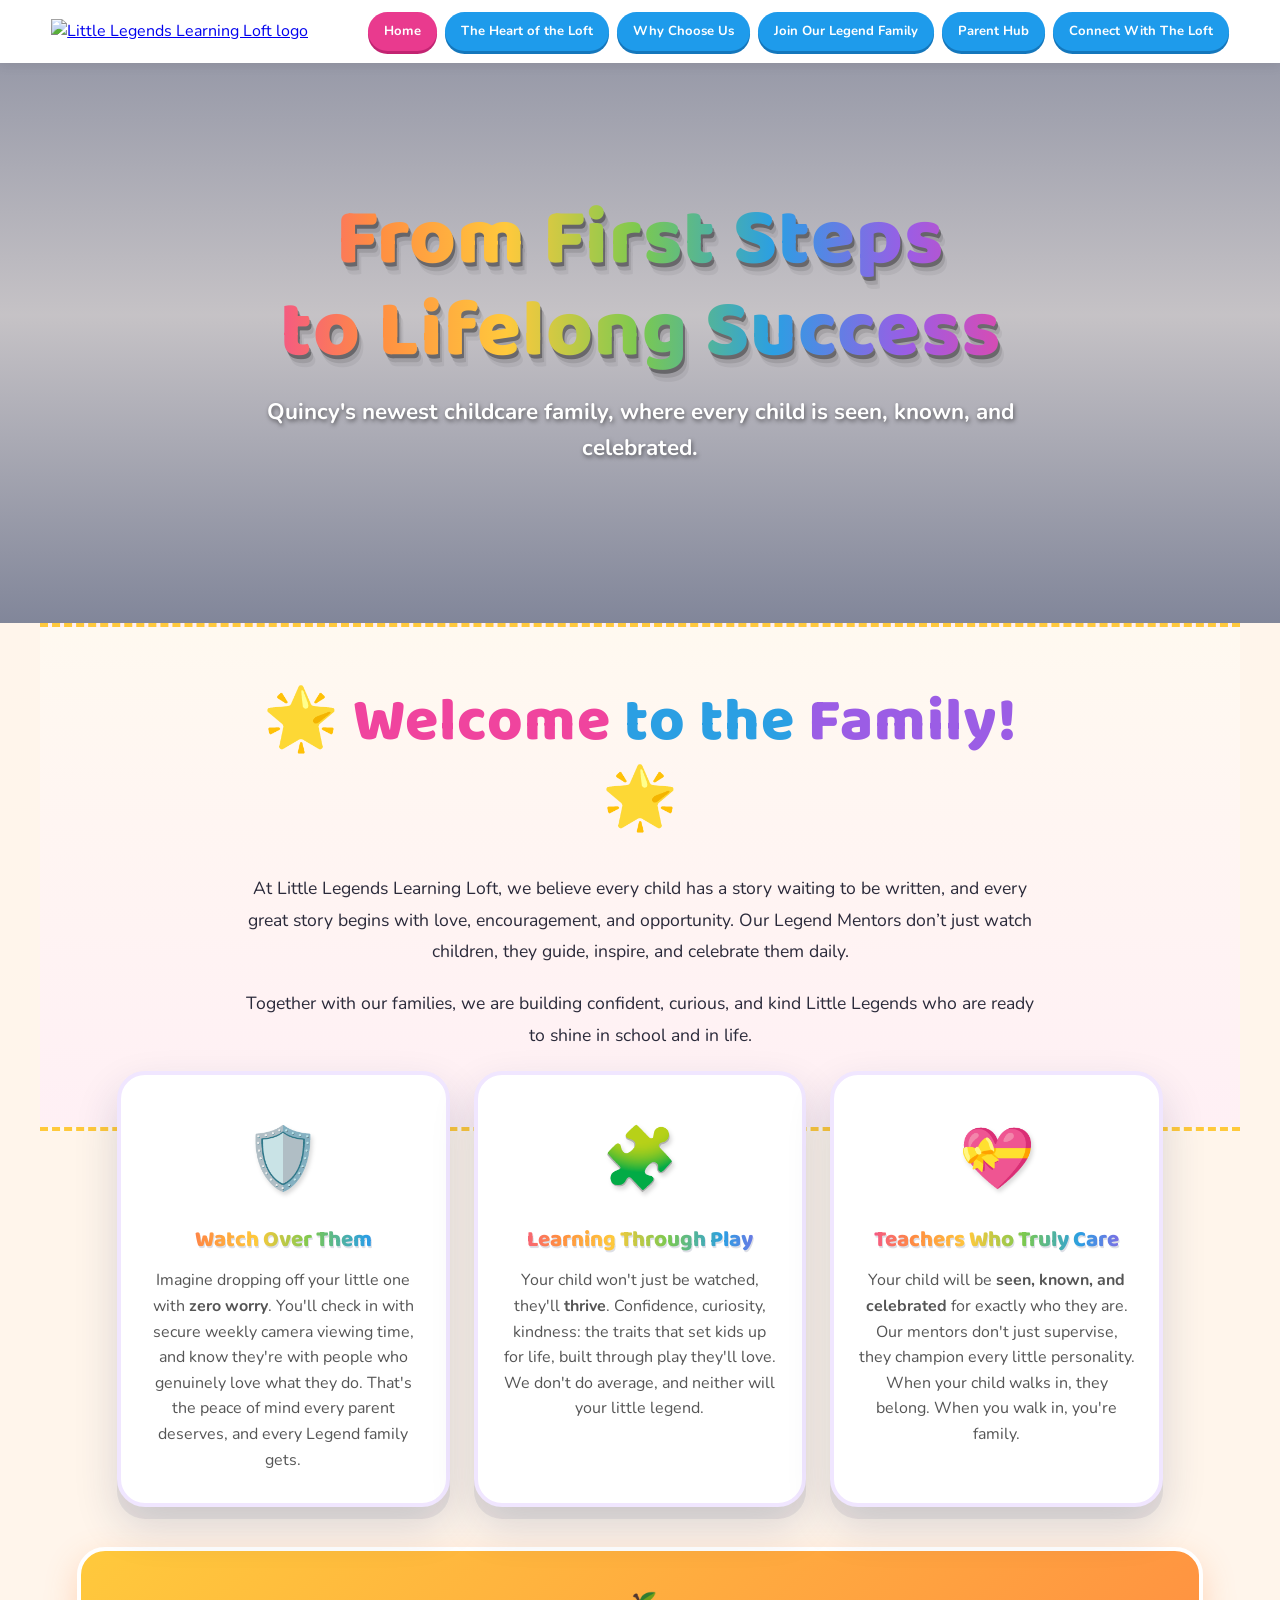
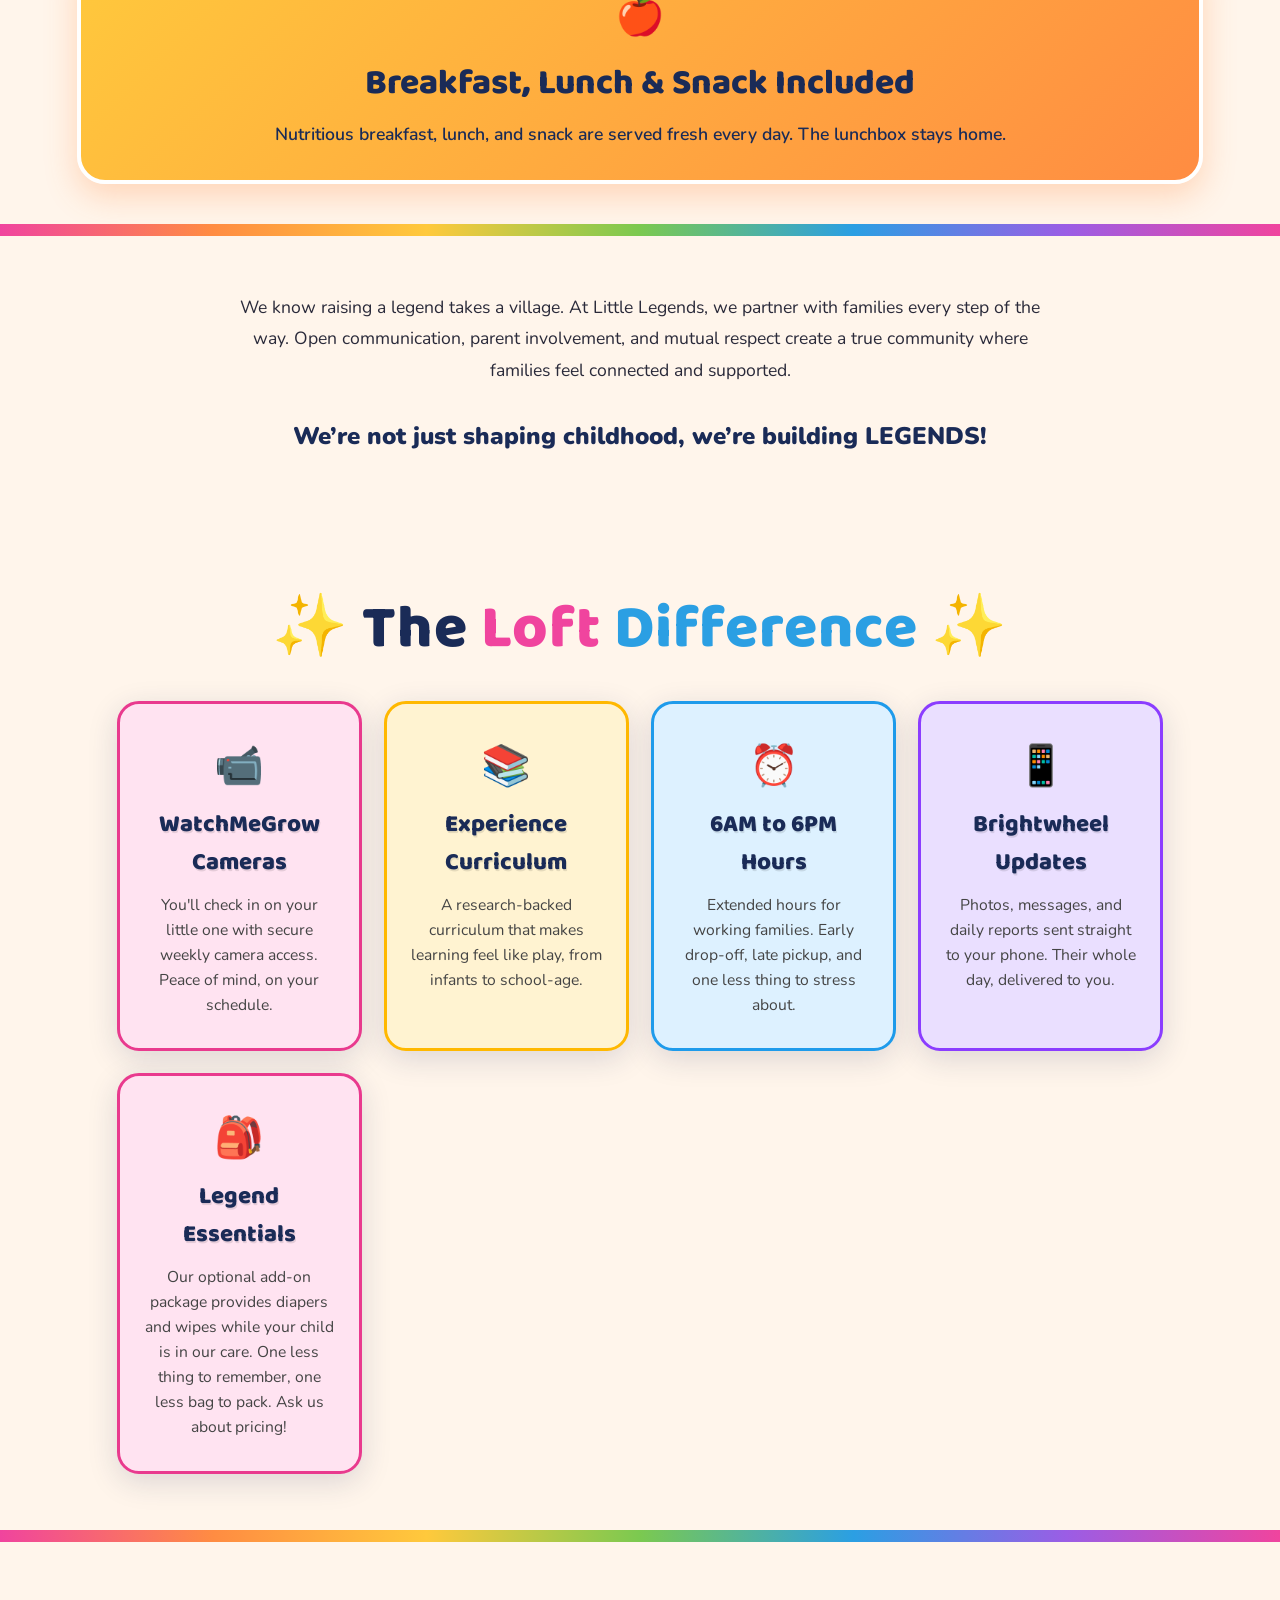
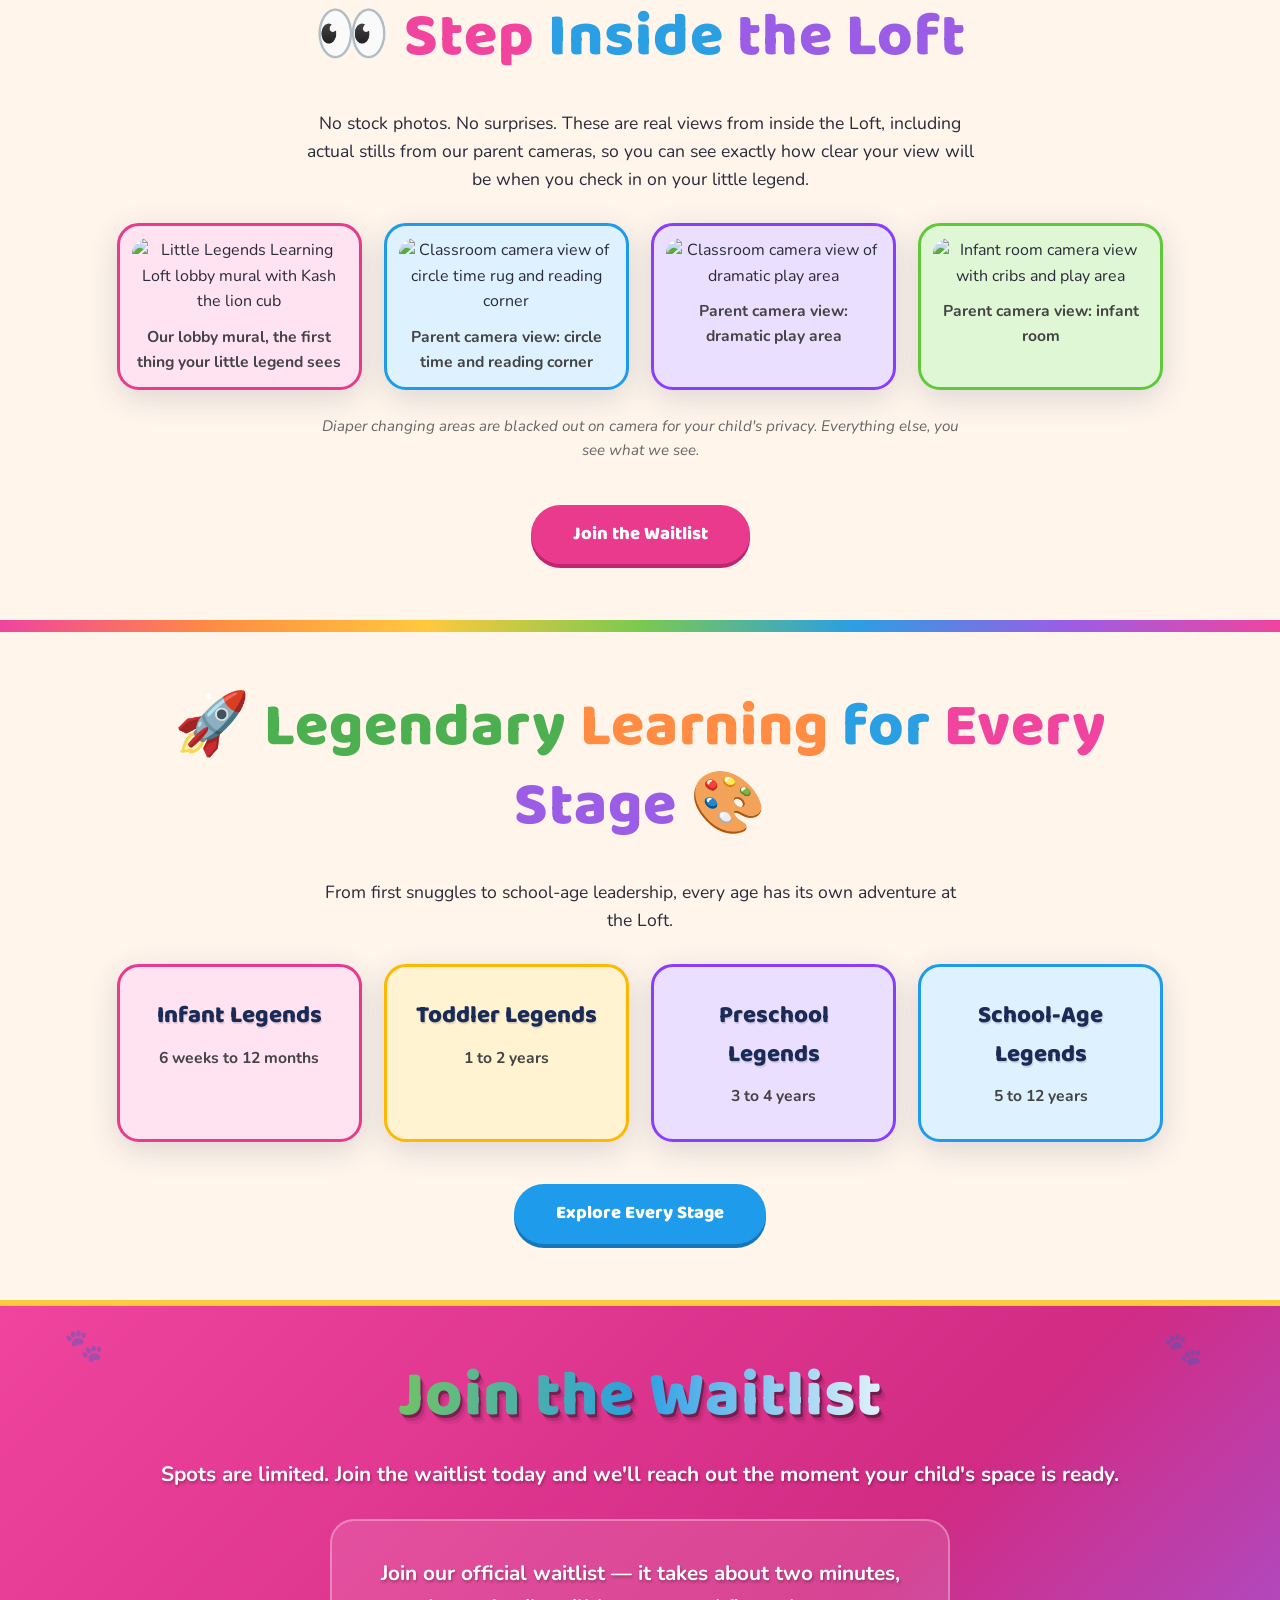
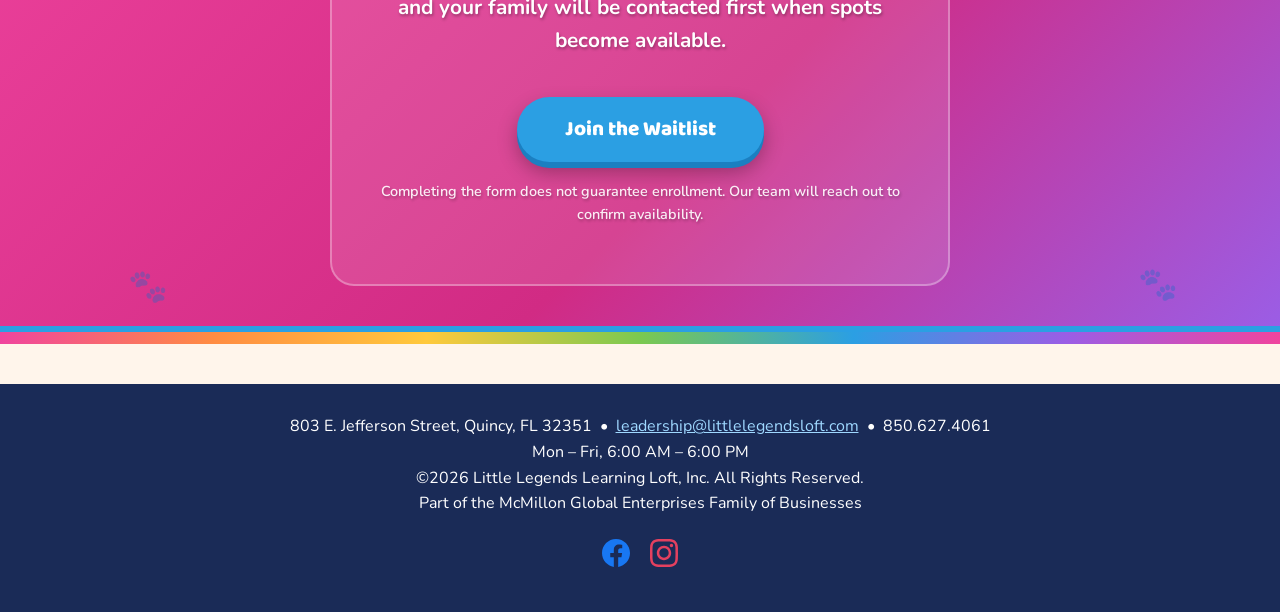
==== commit 7406fa0e: "Revision 2: move Refer a Legend to Join page" ====
--- a/index.html
+++ b/index.html
@@ -162,44 +162,6 @@
   font-weight: 900;
   filter: drop-shadow(1px 2px 0 rgba(0,0,0,0.1));
 }
-/* POPPING REFER BANNER */
-.refer-promo {
-  background: linear-gradient(135deg, #7BC950, #2B9FE3);
-  border-radius: 32px;
-  margin: 48px 4%;
-  padding: 44px 6%;
-  text-align: center;
-  color: #fff;
-  border: 6px solid #FFC93C;
-  box-shadow: 0 16px 0 rgba(26,43,87,0.1), 0 30px 60px rgba(123,201,80,0.3);
-  position: relative;
-  overflow: hidden;
-}
-.refer-promo h2 {
-  font-size: clamp(2rem, 6vw, 3rem);
-  font-weight: 900;
-  margin-bottom: 12px;
-  background: linear-gradient(90deg,#fff,#FFC93C,#fff);
-  -webkit-background-clip: text;
-  background-clip: text;
-  color: transparent;
-  filter: drop-shadow(2px 3px 0 rgba(0,0,0,0.3));
-}
-.refer-promo p {
-  font-size: 1.15rem;
-  font-weight: 600;
-  margin-bottom: 20px;
-  text-shadow: 1px 2px 3px rgba(0,0,0,0.25);
-  max-width: 600px;
-  margin-left: auto;
-  margin-right: auto;
-}
-.refer-promo .btn {
-  font-size: 1.15rem;
-  padding: 14px 40px;
-  background: #F0449E;
-  box-shadow: 0 6px 0 #C22773, 0 10px 20px rgba(0,0,0,0.3);
-}
 /* ALTERNATING SECTION BACKGROUNDS */
 .section-alt {
   background: linear-gradient(180deg, #FFF9F0, #FFF0F5);
@@ -625,40 +587,6 @@
 
 <hr class="rainbow-divider">
 
-<div class="refer-promo">
-  <h2>Refer a Legend</h2>
-  <p>Know a family looking for childcare? Send them our way. When they enroll and complete their first month, you earn $50. Enrolled families get a $50 tuition credit. Grandparents, friends, and neighbors get a $50 gift card. No cap. No limit. Just our way of saying thank you for helping our village grow.</p>
-  <form id="refer-form" style="max-width:520px;margin:24px auto 0;text-align:left">
-    <label for="ref-your-name" style="display:block;font-weight:700;margin-bottom:4px">Your Name</label>
-    <input type="text" id="ref-your-name" name="referrer-name" required style="width:100%;padding:10px;border-radius:10px;border:2px solid #fff;margin-bottom:12px">
-    <label for="ref-your-phone" style="display:block;font-weight:700;margin-bottom:4px">Your Phone</label>
-    <input type="tel" id="ref-your-phone" name="referrer-phone" required style="width:100%;padding:10px;border-radius:10px;border:2px solid #fff;margin-bottom:12px">
-    <label for="ref-friend-name" style="display:block;font-weight:700;margin-bottom:4px">Friend's Name</label>
-    <input type="text" id="ref-friend-name" name="friend-name" required style="width:100%;padding:10px;border-radius:10px;border:2px solid #fff;margin-bottom:12px">
-    <label for="ref-friend-email" style="display:block;font-weight:700;margin-bottom:4px">Friend's Email</label>
-    <input type="email" id="ref-friend-email" name="email" required style="width:100%;padding:10px;border-radius:10px;border:2px solid #fff;margin-bottom:16px">
-    <div style="text-align:center">
-      <button type="submit" class="btn" style="border:none;cursor:pointer">Send Referral</button>
-    </div>
-  </form>
-  <script>
-  document.getElementById('refer-form').addEventListener('submit', function(ev) {
-    ev.preventDefault();
-    var form = ev.target;
-    fetch('https://script.google.com/macros/s/AKfycbysWOjmKkE1sJ8gk_jiuOg400Mg2GnmxnP1AaCpkb0e7-DQby0ADy1iXepJjhk22A8hsg/exec', {
-      method: 'POST',
-      mode: 'no-cors',
-      body: new FormData(form)
-    }).then(function() {
-      window.location.href = 'pages/thank-you.html';
-    }).catch(function() {
-      window.location.href = 'pages/thank-you.html';
-    });
-  });
-  </script>
-  <p style="font-size:0.8rem;opacity:0.85;margin-top:12px;line-height:1.5">Referrer must be named at the time of enrollment. Retroactive claims cannot be honored. The $50 reward is issued after the referred family completes their first full month of care. Enrolled families receive a $50 tuition credit. Community referrers receive a $50 gift card. No limit on referrals.</p>
-</div>
-
 <footer class="site-footer">
   803 E. Jefferson Street, Quincy, FL 32351 &nbsp;•&nbsp;
   <a href="mailto:leadership@littlelegendsloft.com">leadership@littlelegendsloft.com</a> &nbsp;•&nbsp;
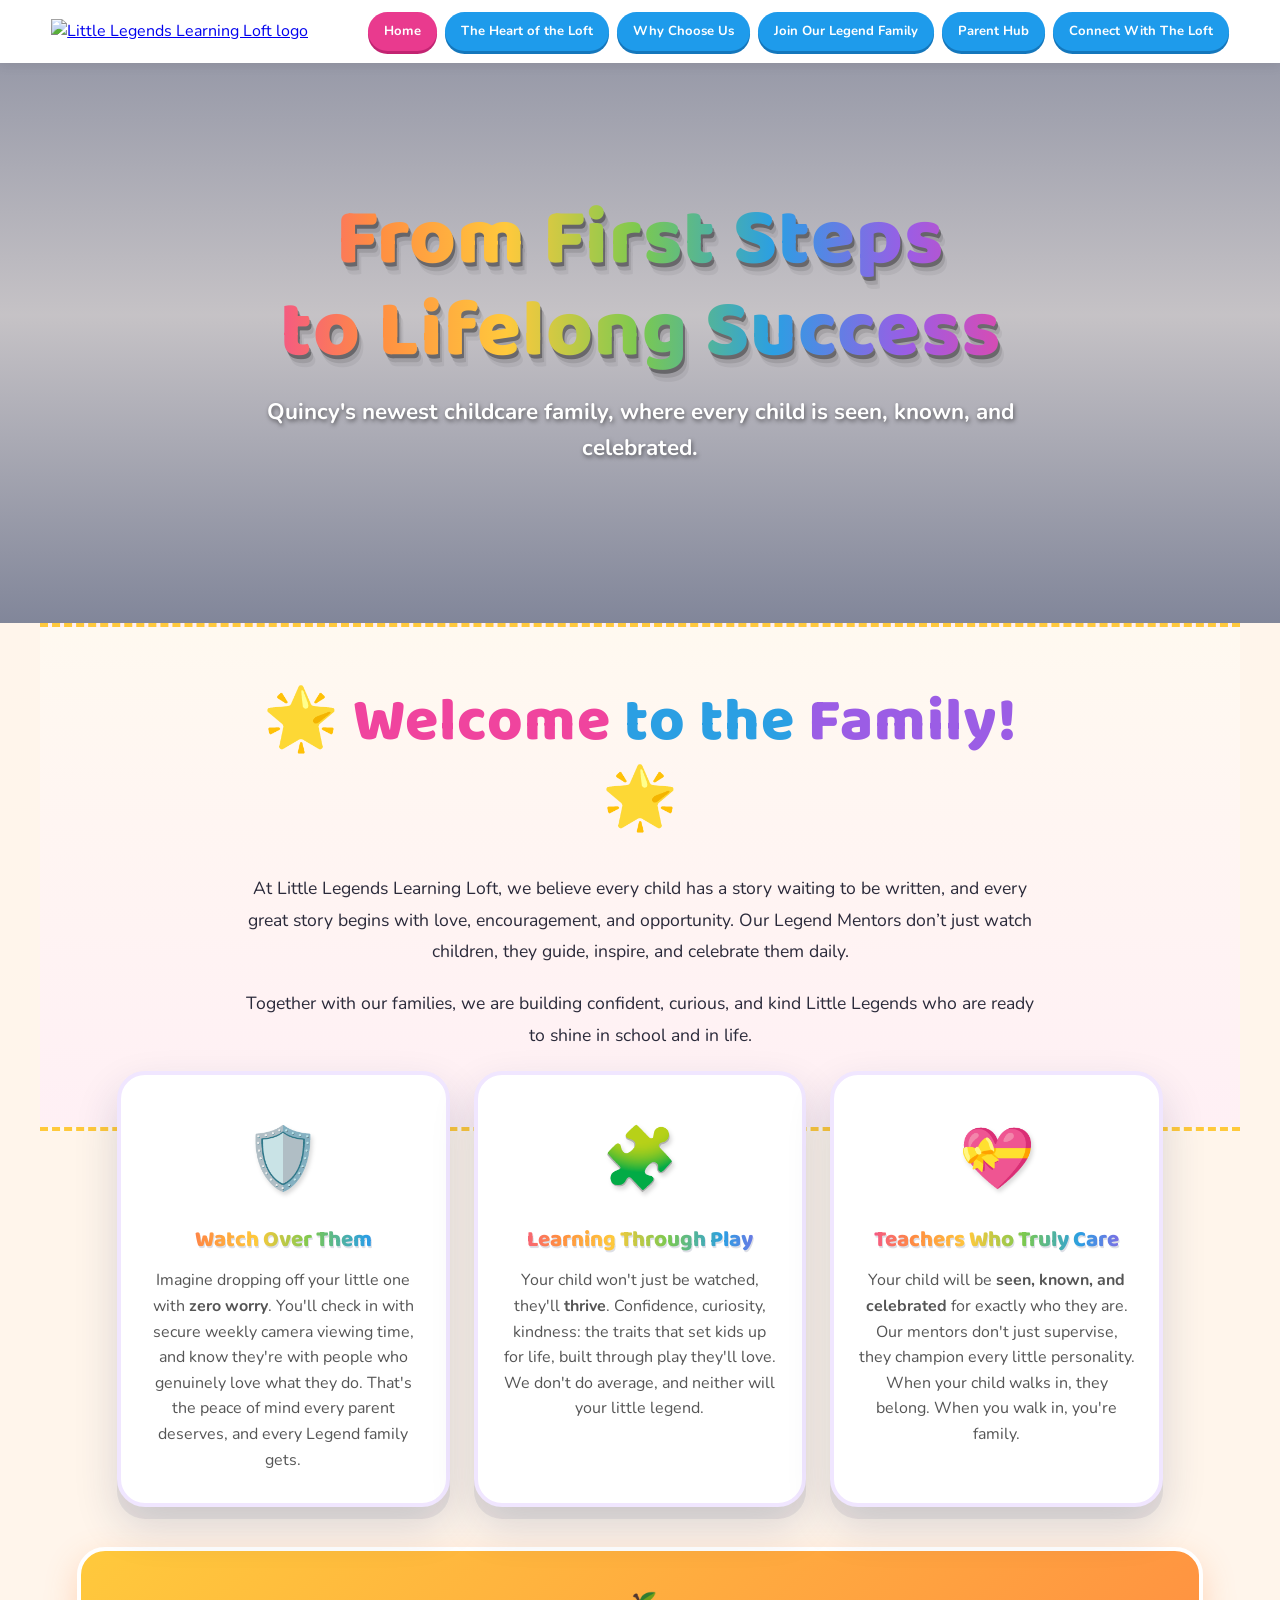
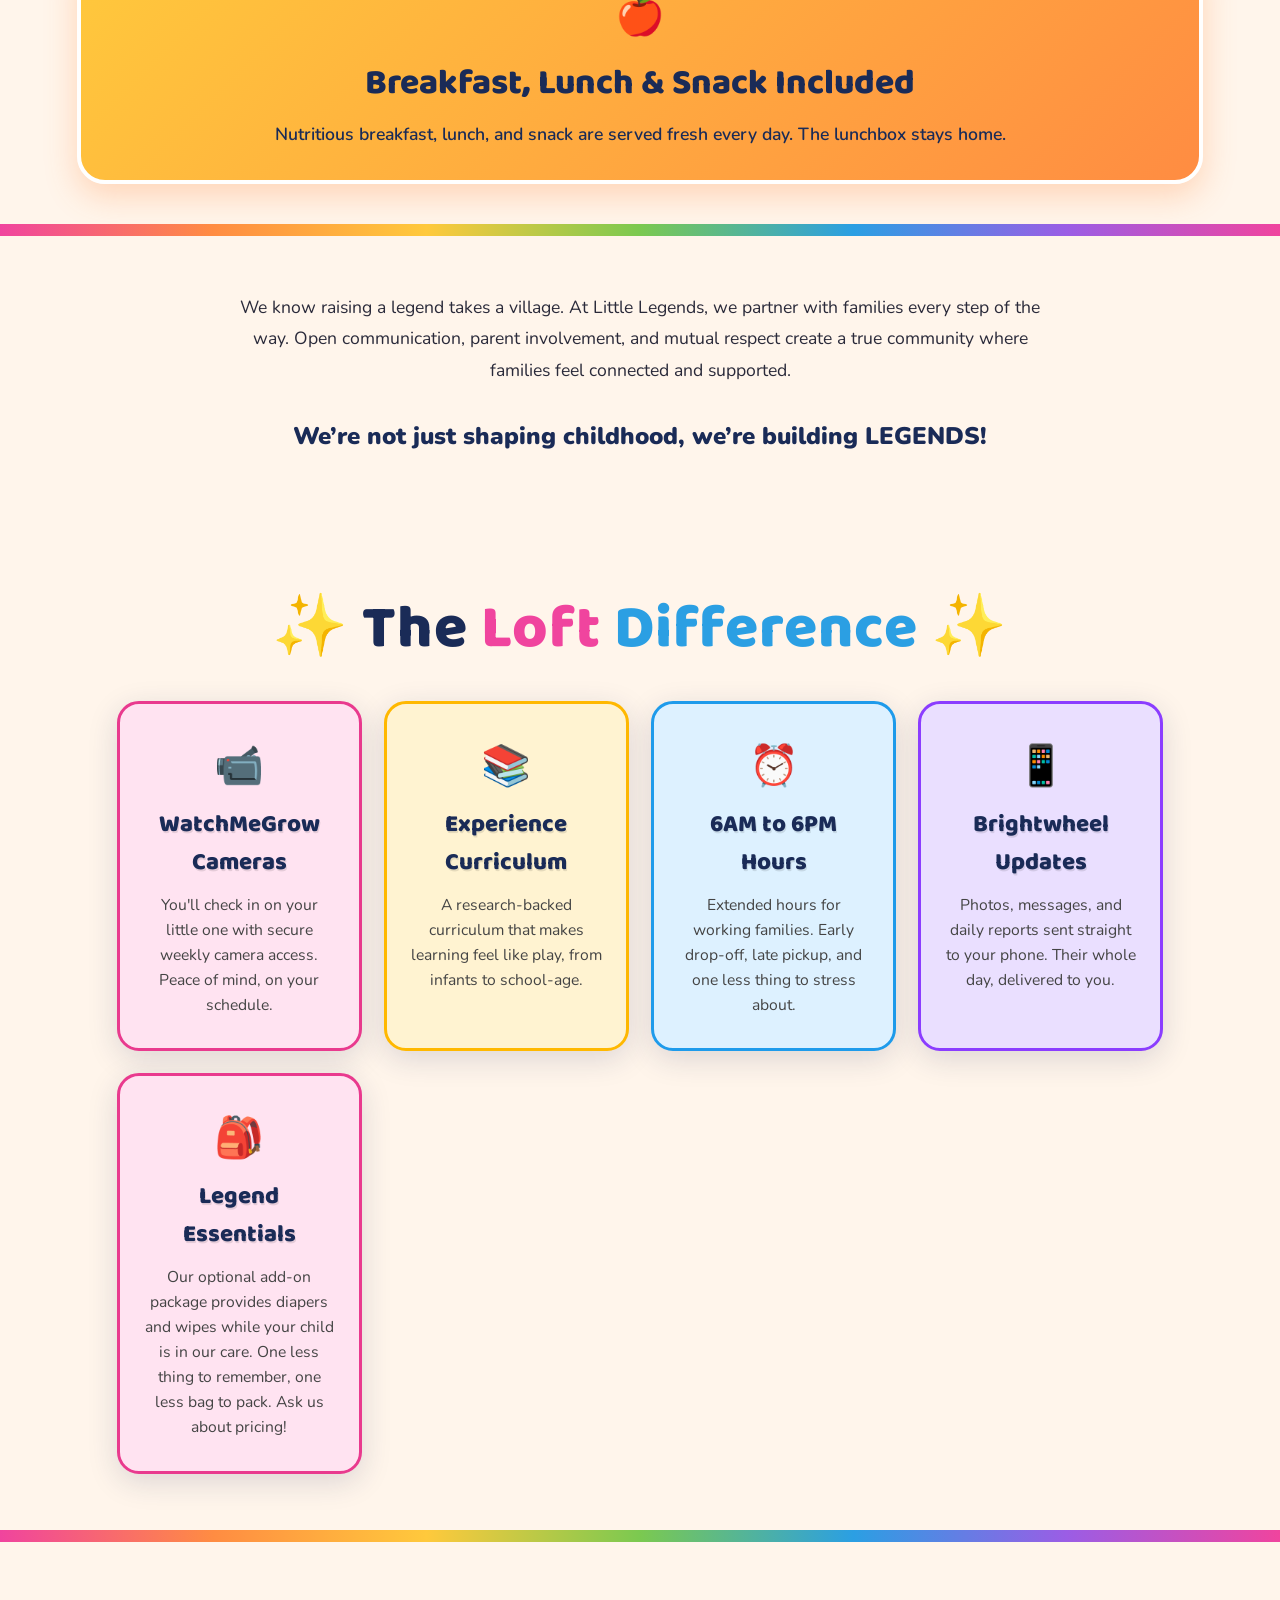
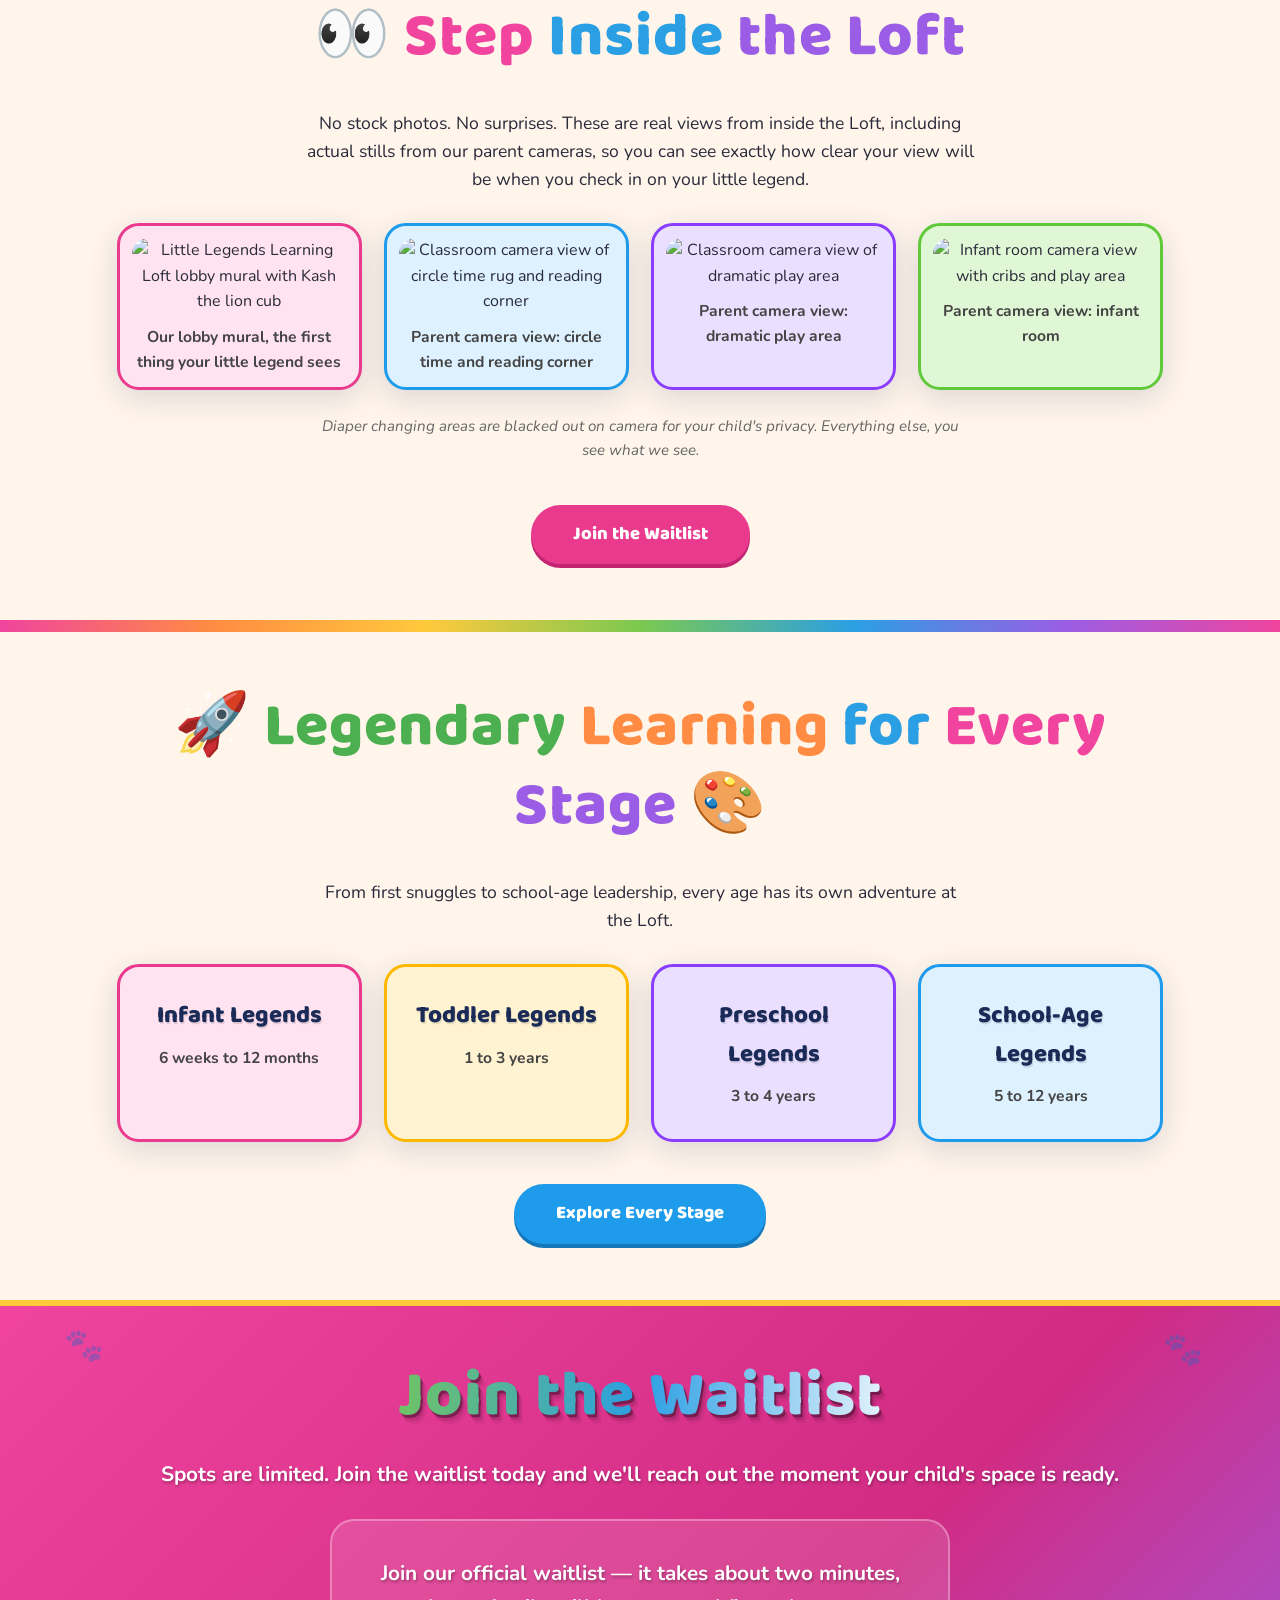
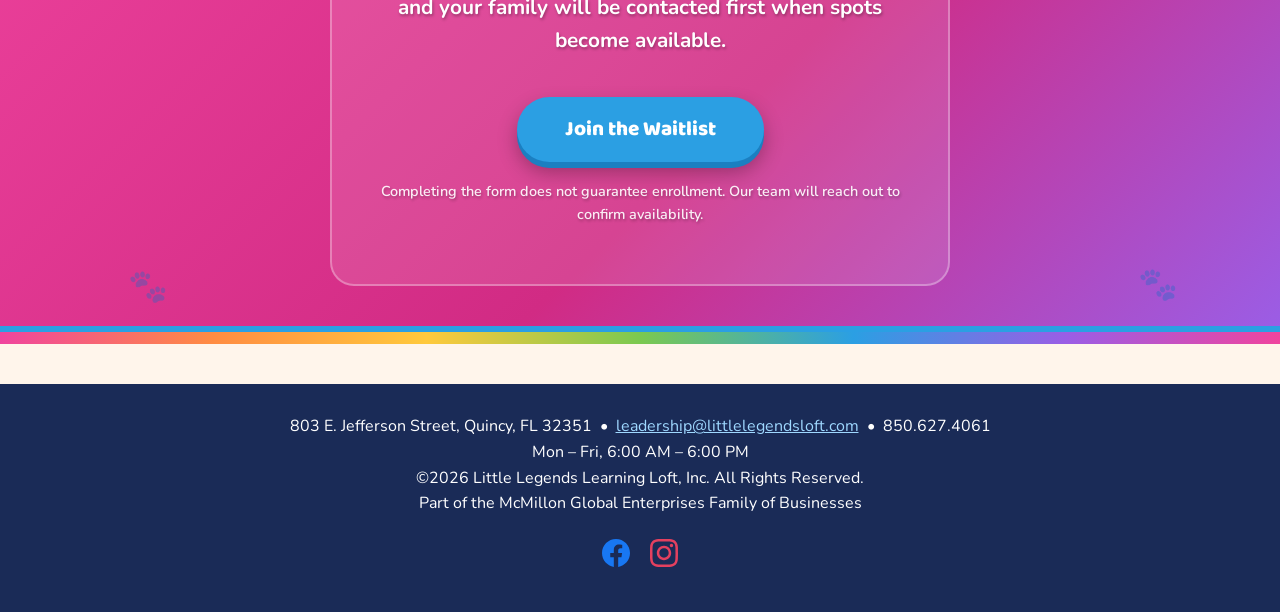
==== commit 8eaa9c3b: "Revision 3: Toddler card 1 to 3 years" ====
--- a/index.html
+++ b/index.html
@@ -555,7 +555,7 @@
     </div>
     <div class="card yellow">
       <h3>Toddler Legends</h3>
-      <p><strong>1 to 2 years</strong></p>
+      <p><strong>1 to 3 years</strong></p>
     </div>
     <div class="card purple">
       <h3>Preschool Legends</h3>
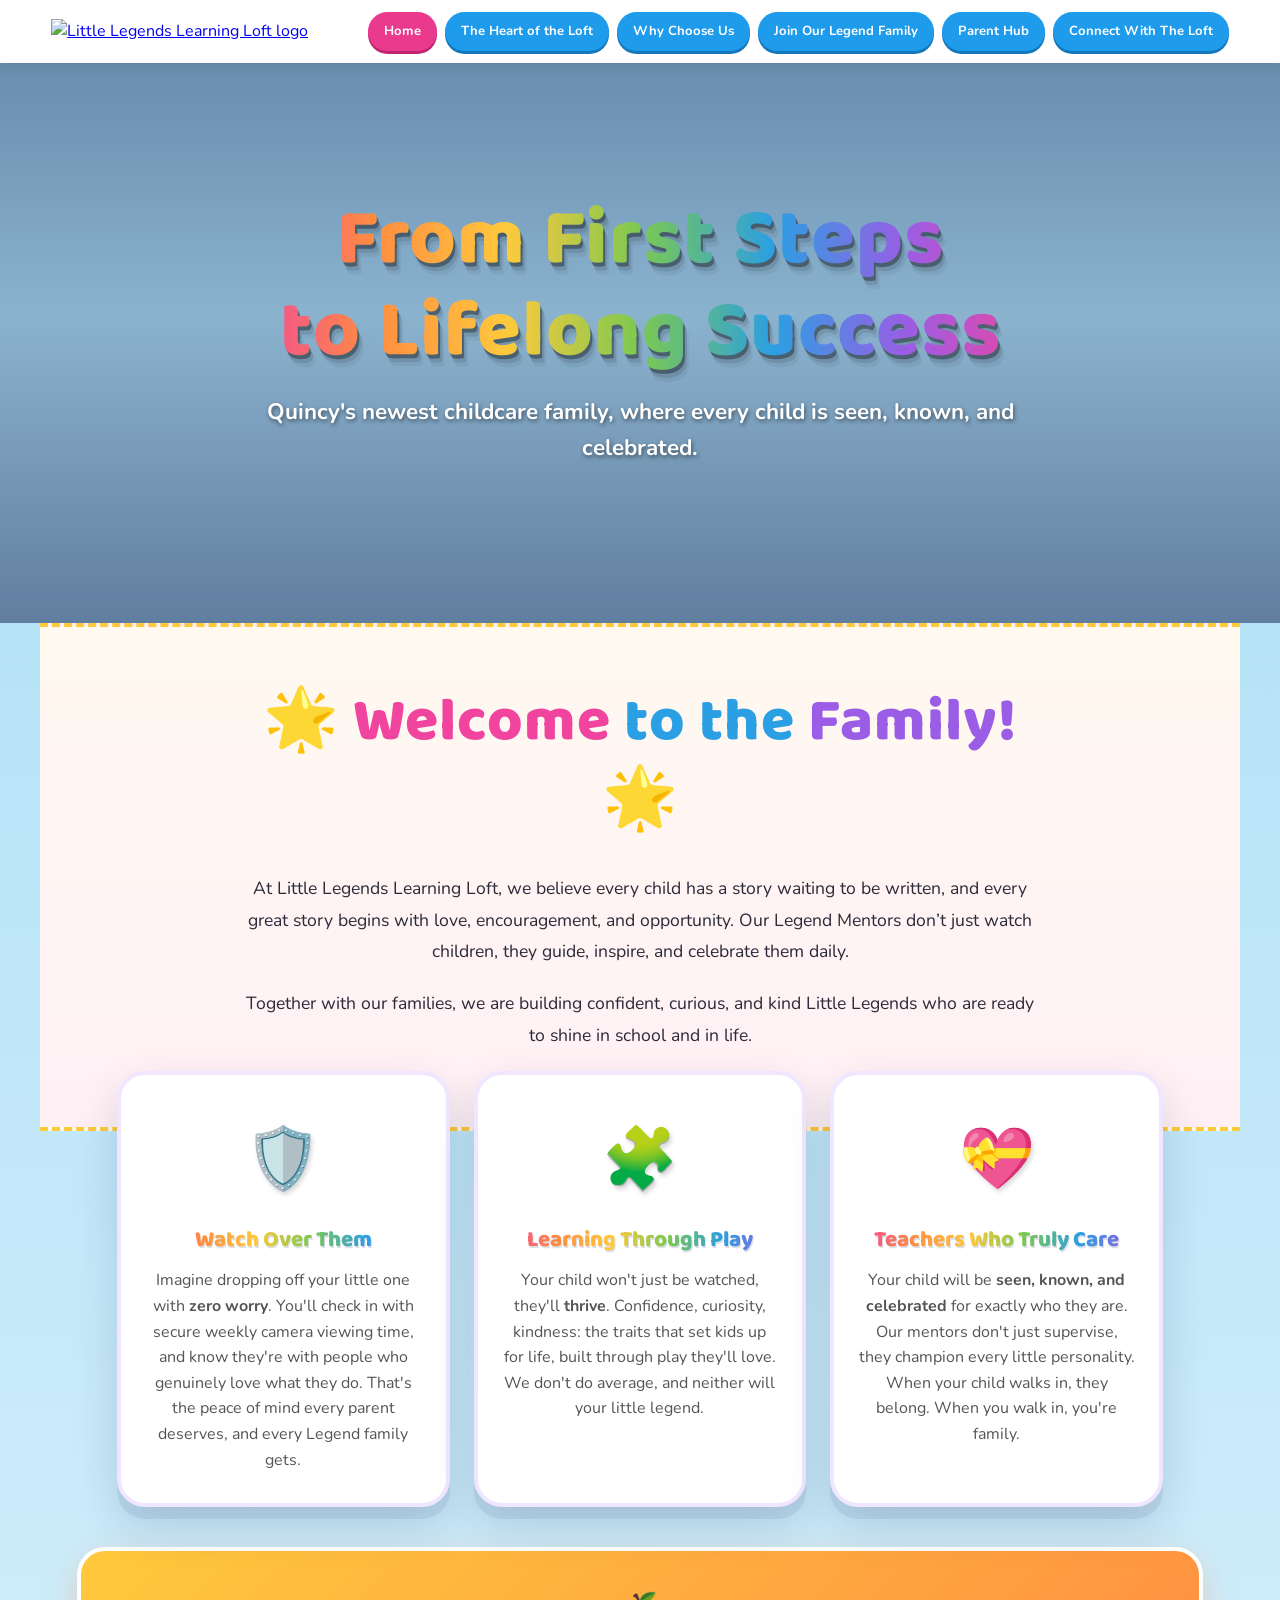
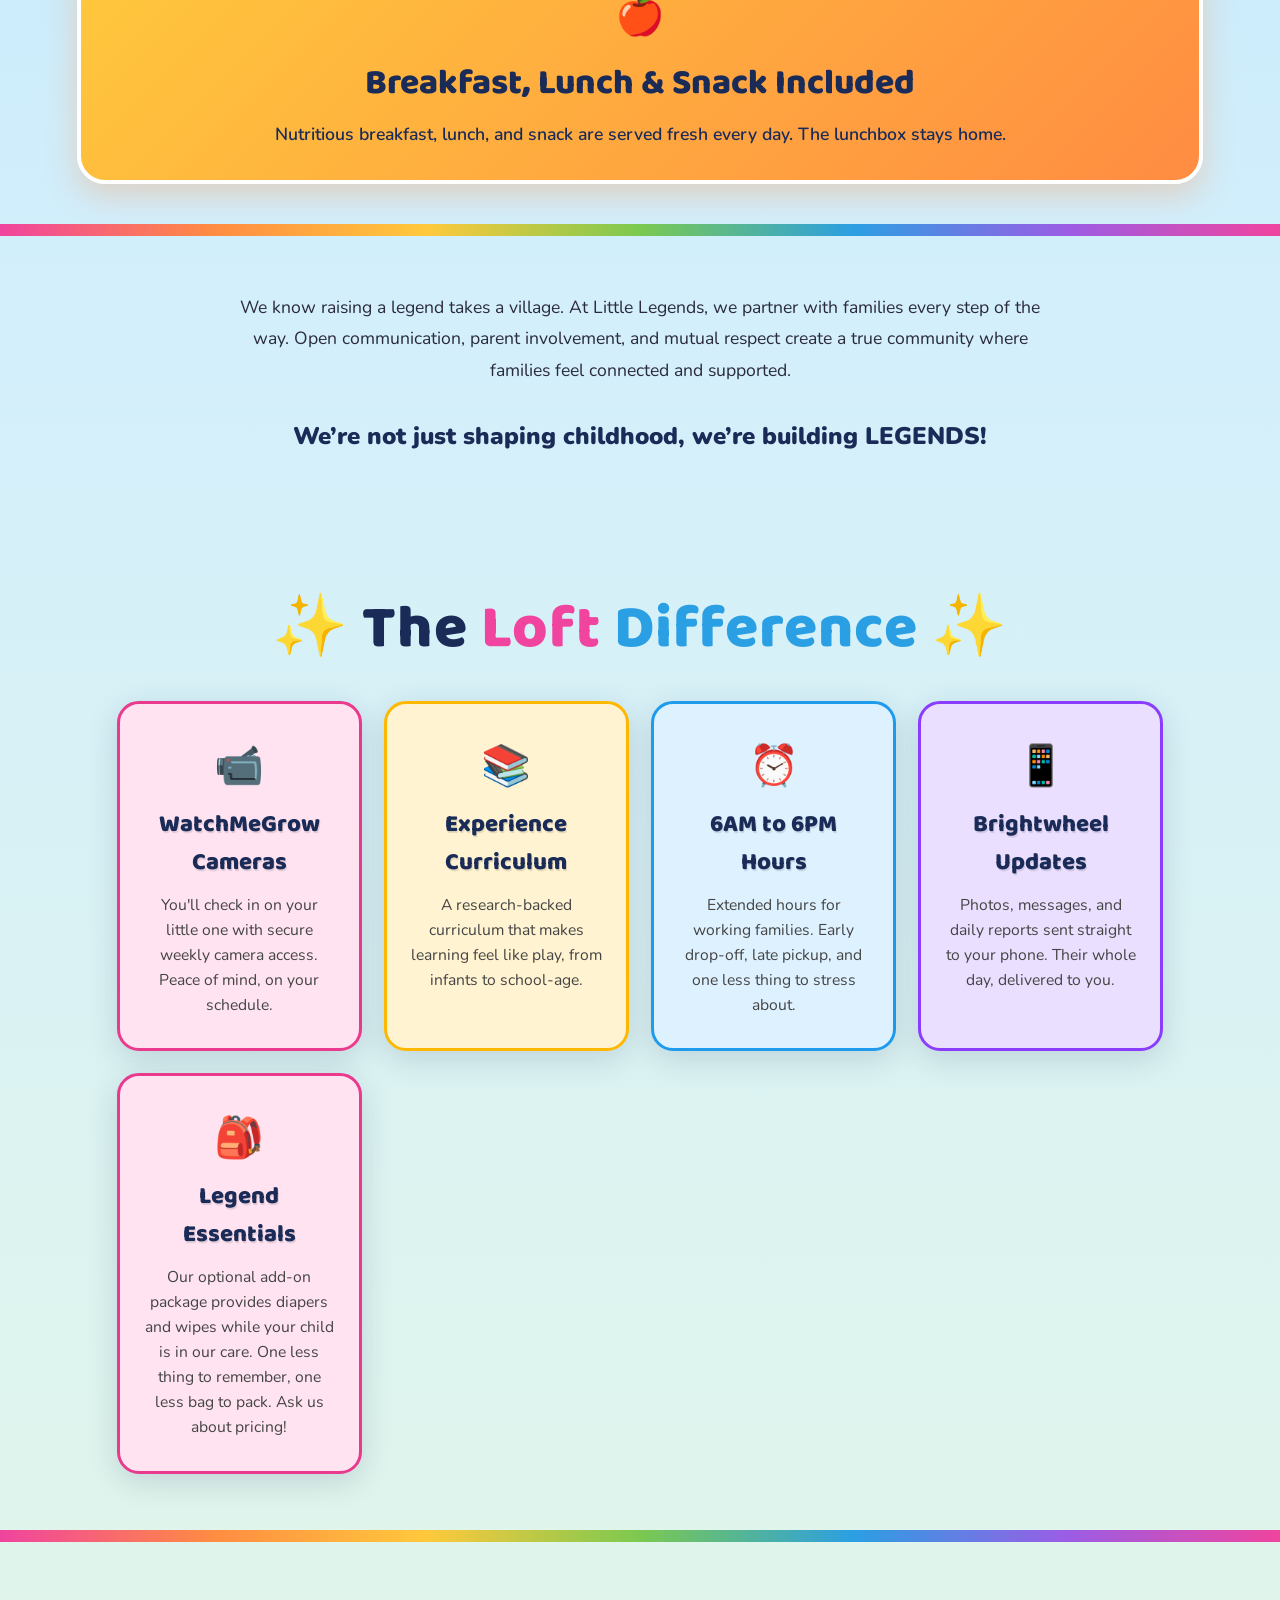
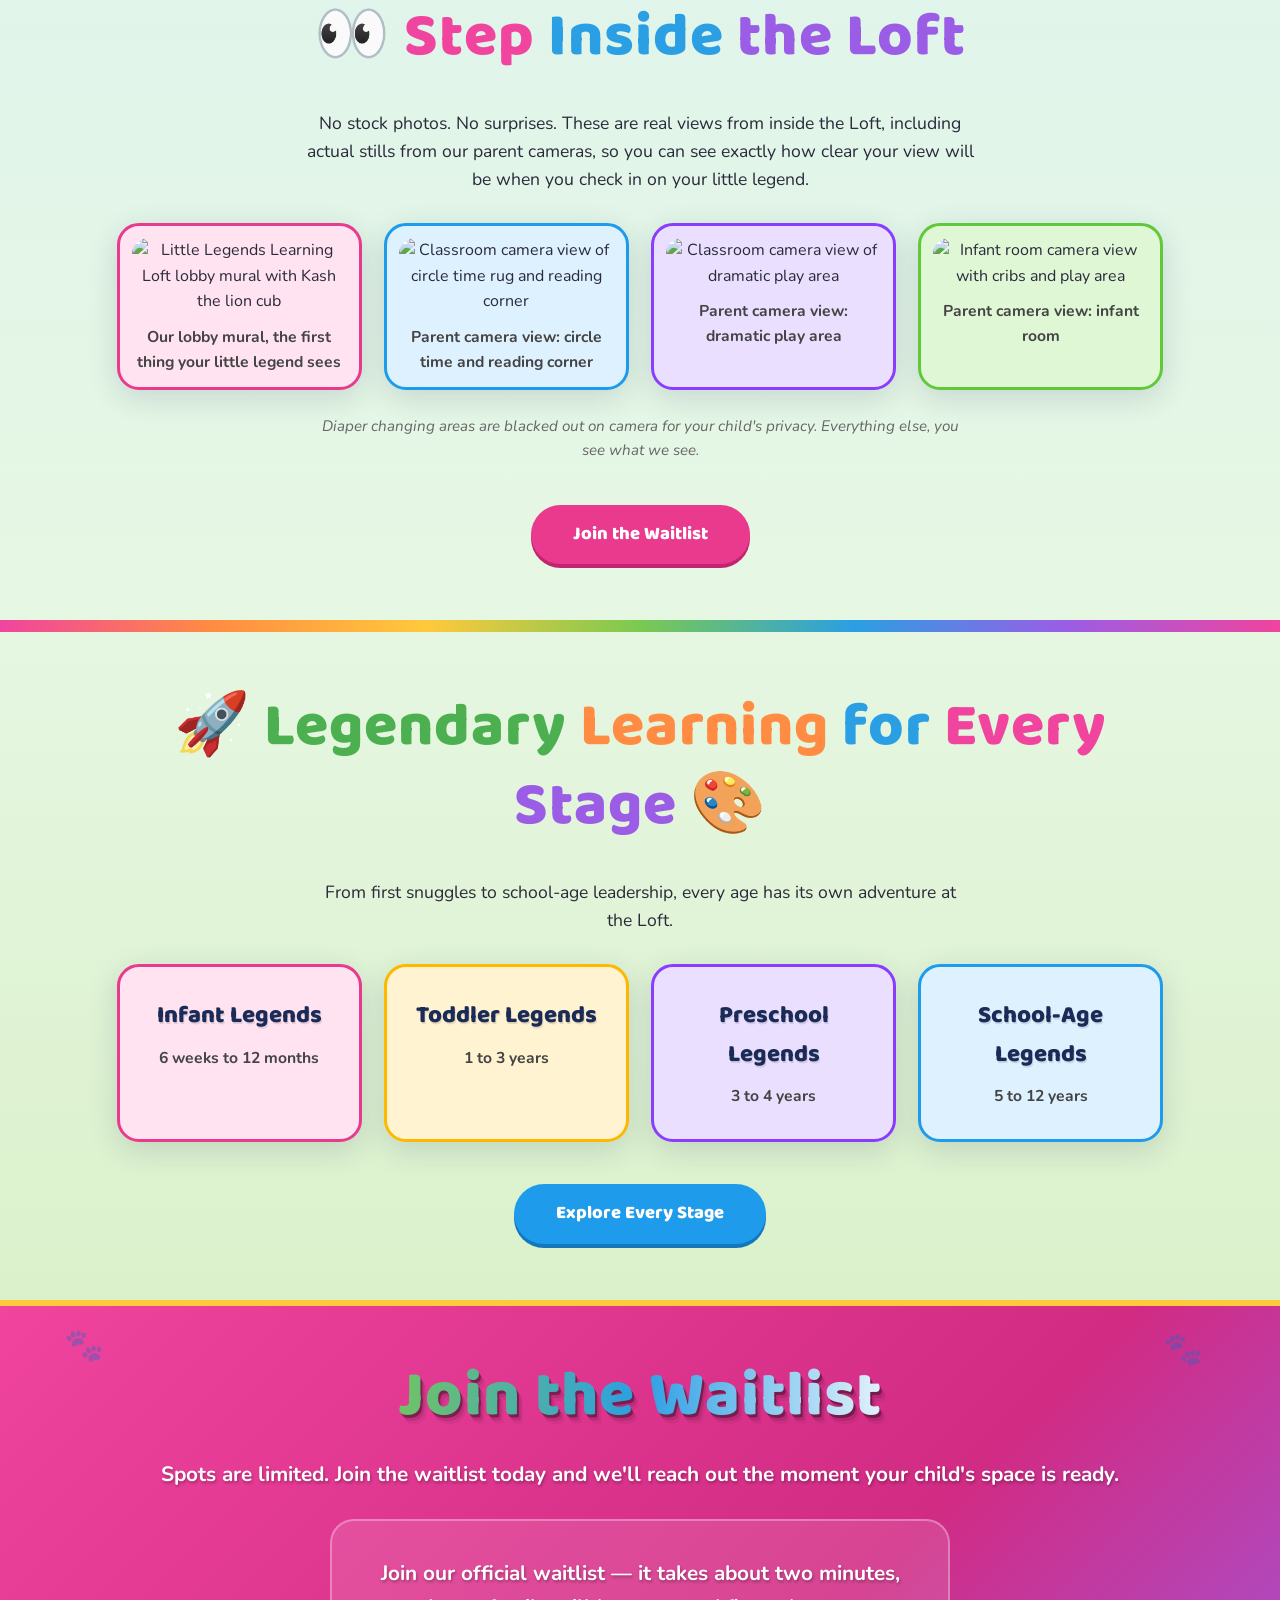
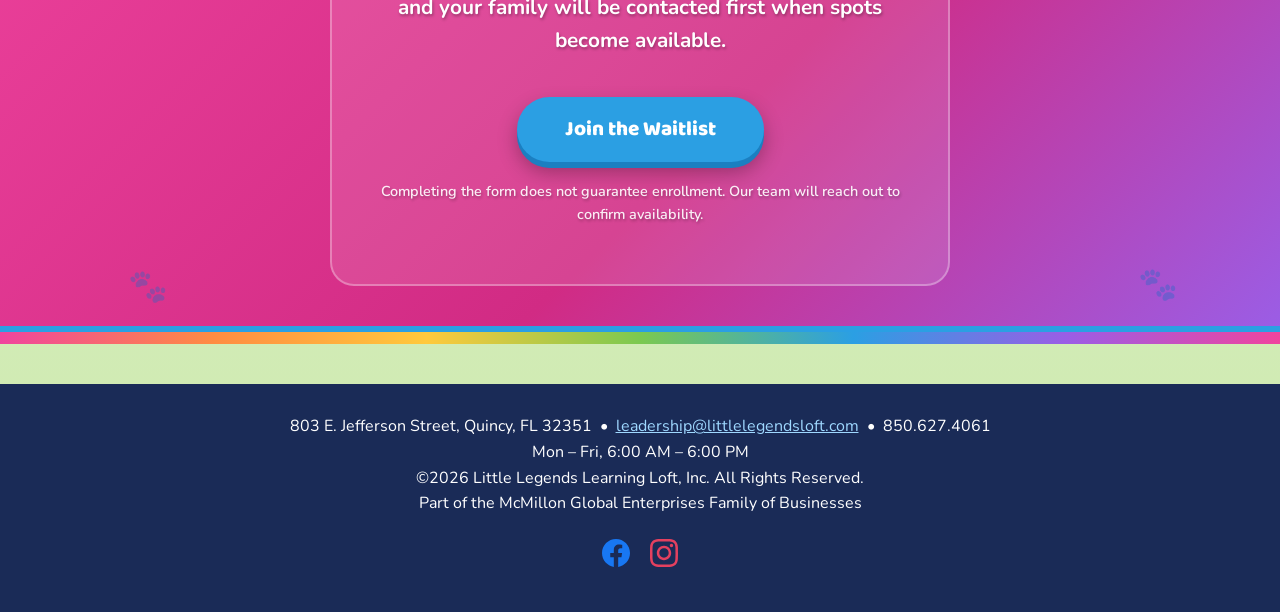
==== commit 008aedd6: "Revision 5: hero photo anchored to bottom so kids show fully" ====
--- a/index.html
+++ b/index.html
@@ -20,7 +20,7 @@
 <style>
 .hero-rich {
   position: relative;
-  background: url('https://legendschildcare.com/images/hero-home.jpg') center 20% / cover no-repeat;
+  background: url('https://legendschildcare.com/images/hero-home.jpg') center bottom / cover no-repeat;
   min-height: 560px;
   display: flex;
   align-items: center;
--- a/css/styles.css
+++ b/css/styles.css
@@ -23,7 +23,7 @@
 body {
   font-family: 'Segoe UI', 'Helvetica Neue', Arial, sans-serif;
   color: var(--ink);
-  background: var(--cream);
+  background: linear-gradient(180deg, #A9DDF5 0%, #D3EFFC 35%, #E6F7E3 70%, #CDE9AC 100%);
   line-height: 1.6;
 }
 
@@ -68,7 +68,7 @@
   content: '';
   position: absolute;
   bottom: -1px; left: 0; right: 0; height: 60px;
-  background: var(--cream);
+  background: #A8E063;
   border-radius: 50% 50% 0 0 / 100% 100% 0 0;
 }
 .rainbow-title {
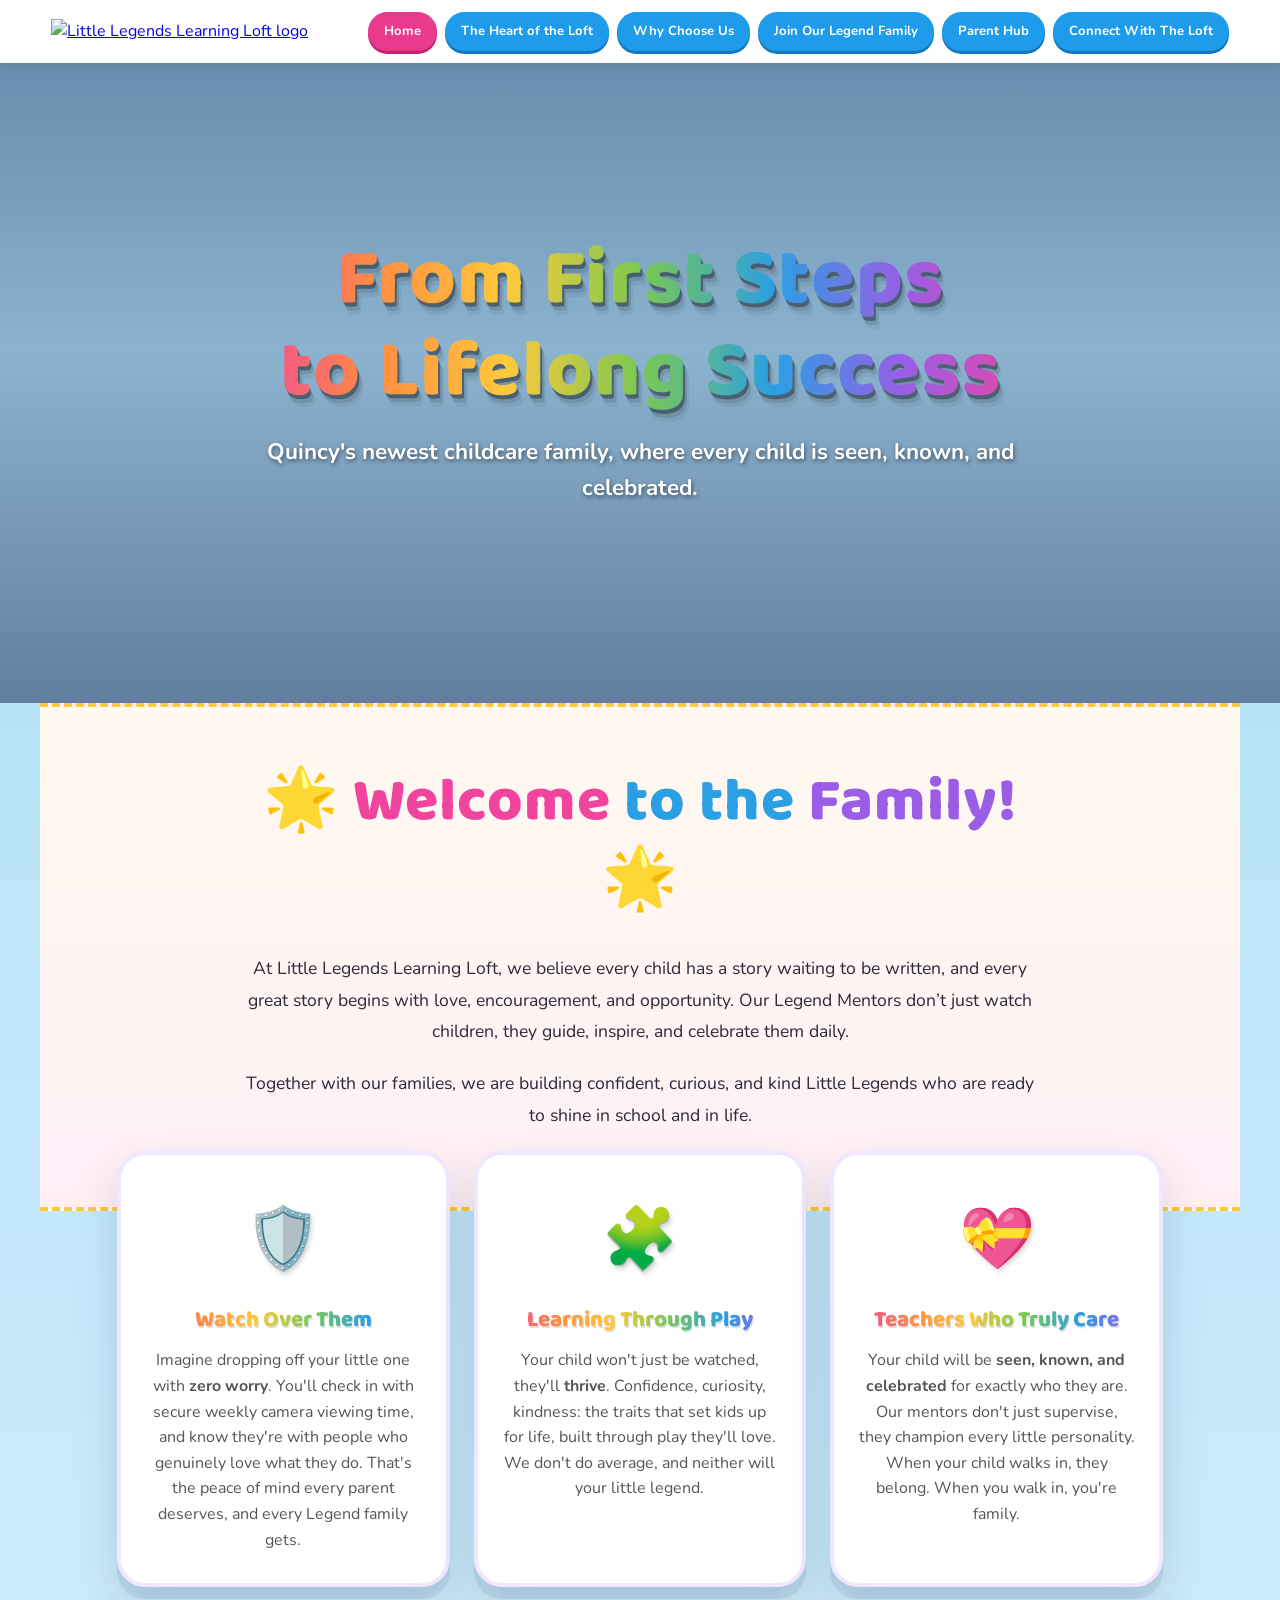
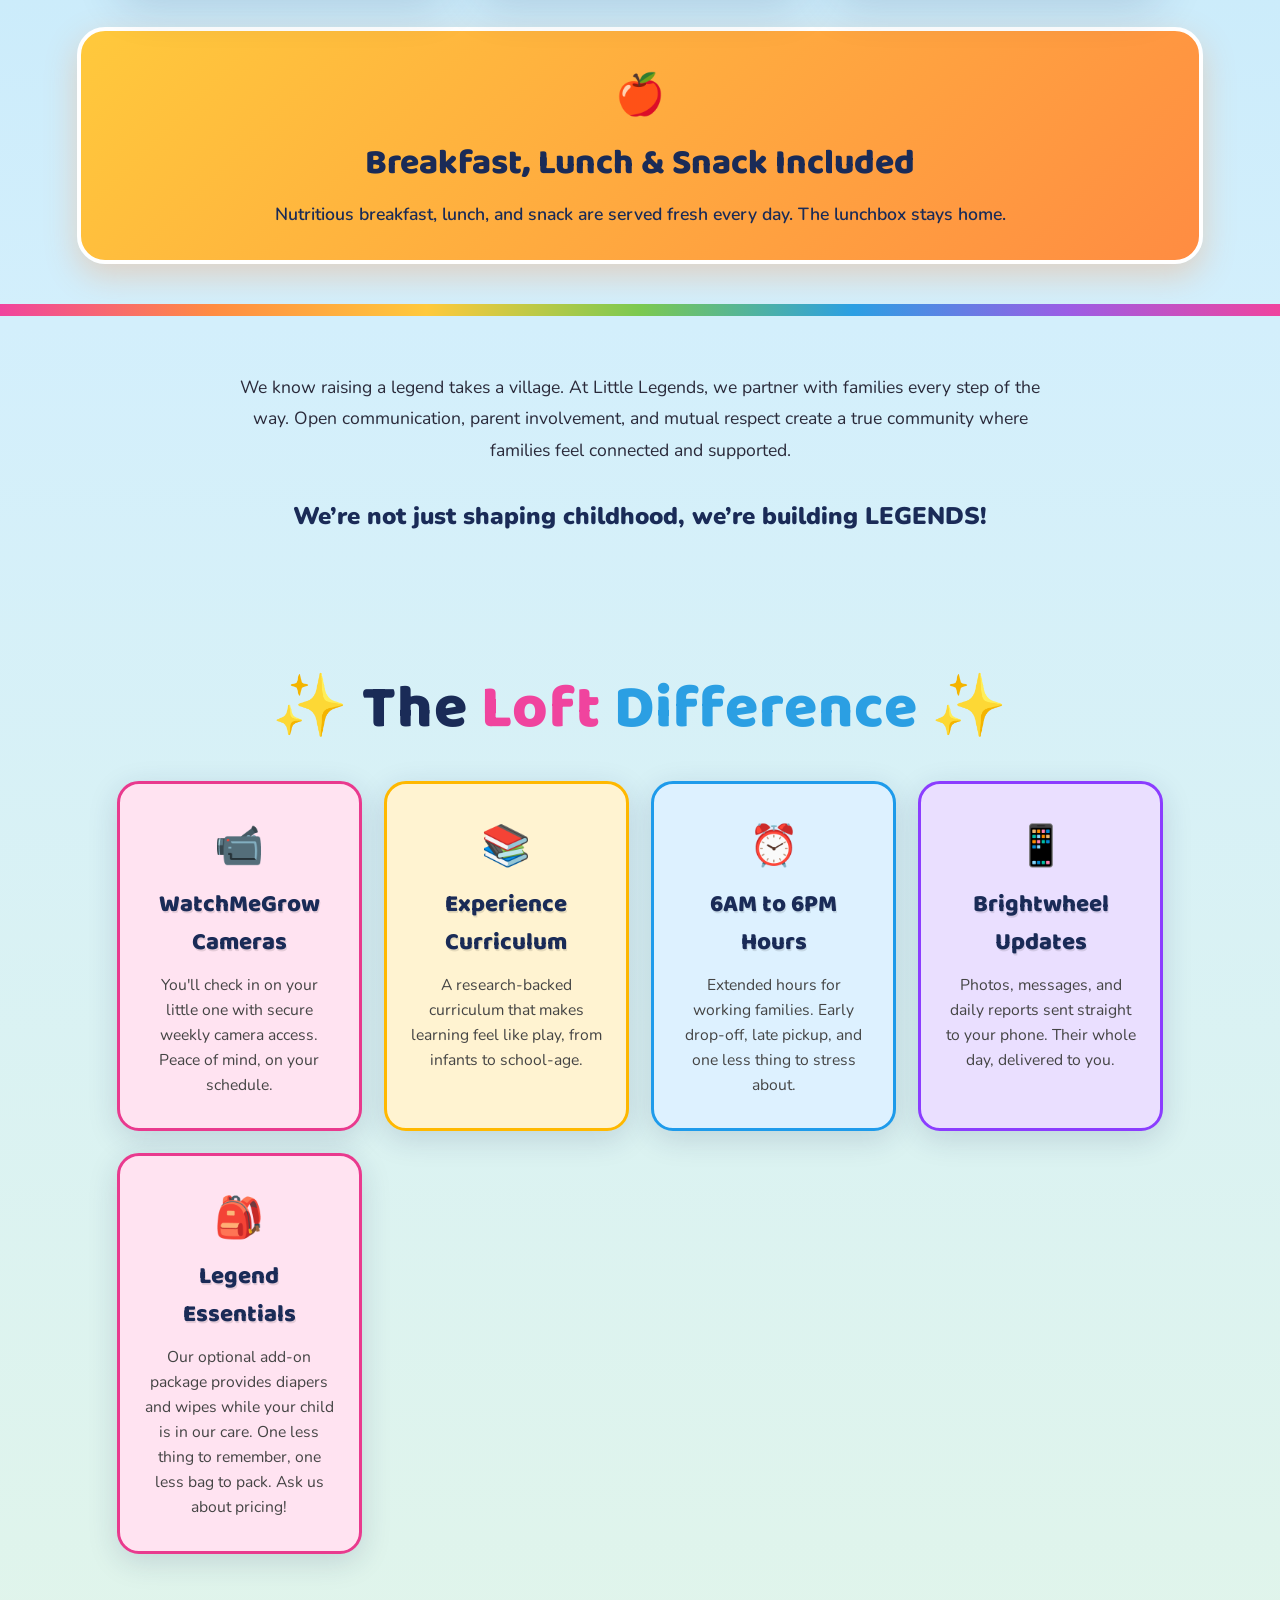
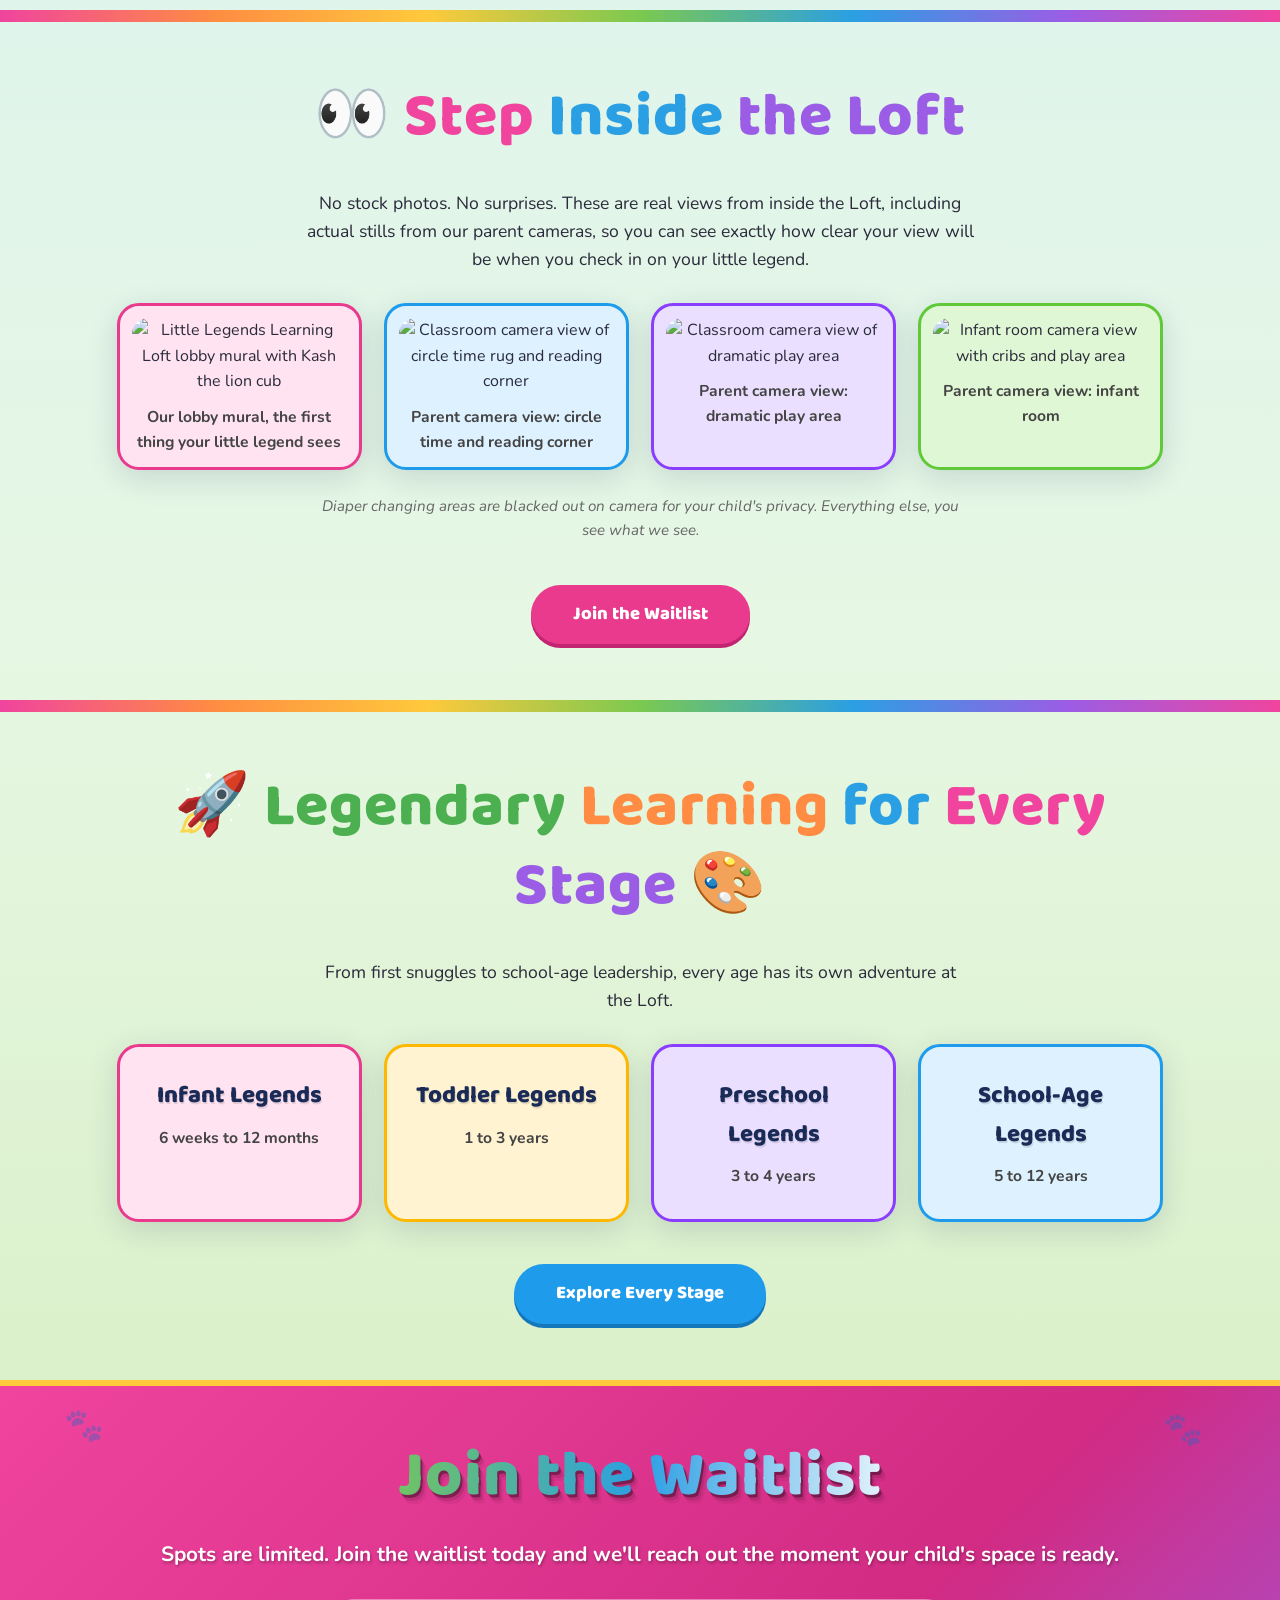
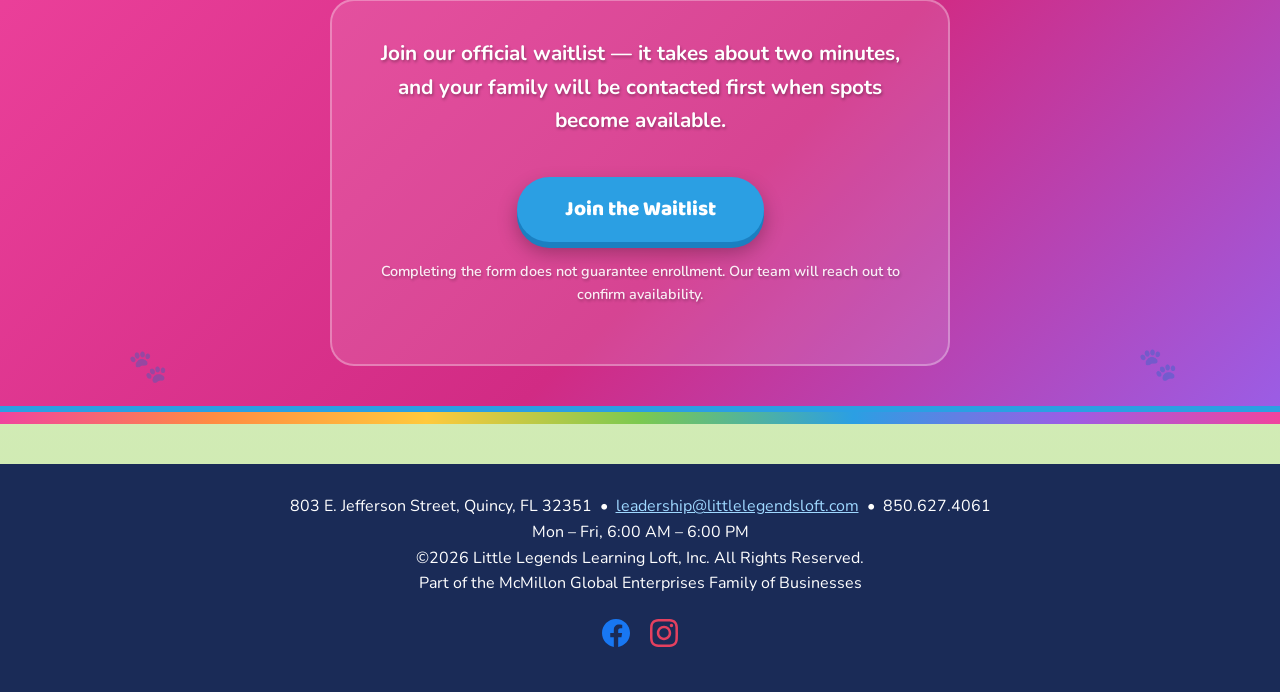
==== commit b4324b56: "Revision 6: hero band matches photo shape so everyone shows" ====
--- a/index.html
+++ b/index.html
@@ -179,6 +179,11 @@
   }
   .tagline-banner p { font-size: 1.1rem; }
 }
+@media (min-width: 769px) {
+  .hero-rich {
+    aspect-ratio: 2 / 1;
+  }
+}
 .feature-cards {
   display: grid;
   grid-template-columns: repeat(auto-fit, minmax(260px, 1fr));
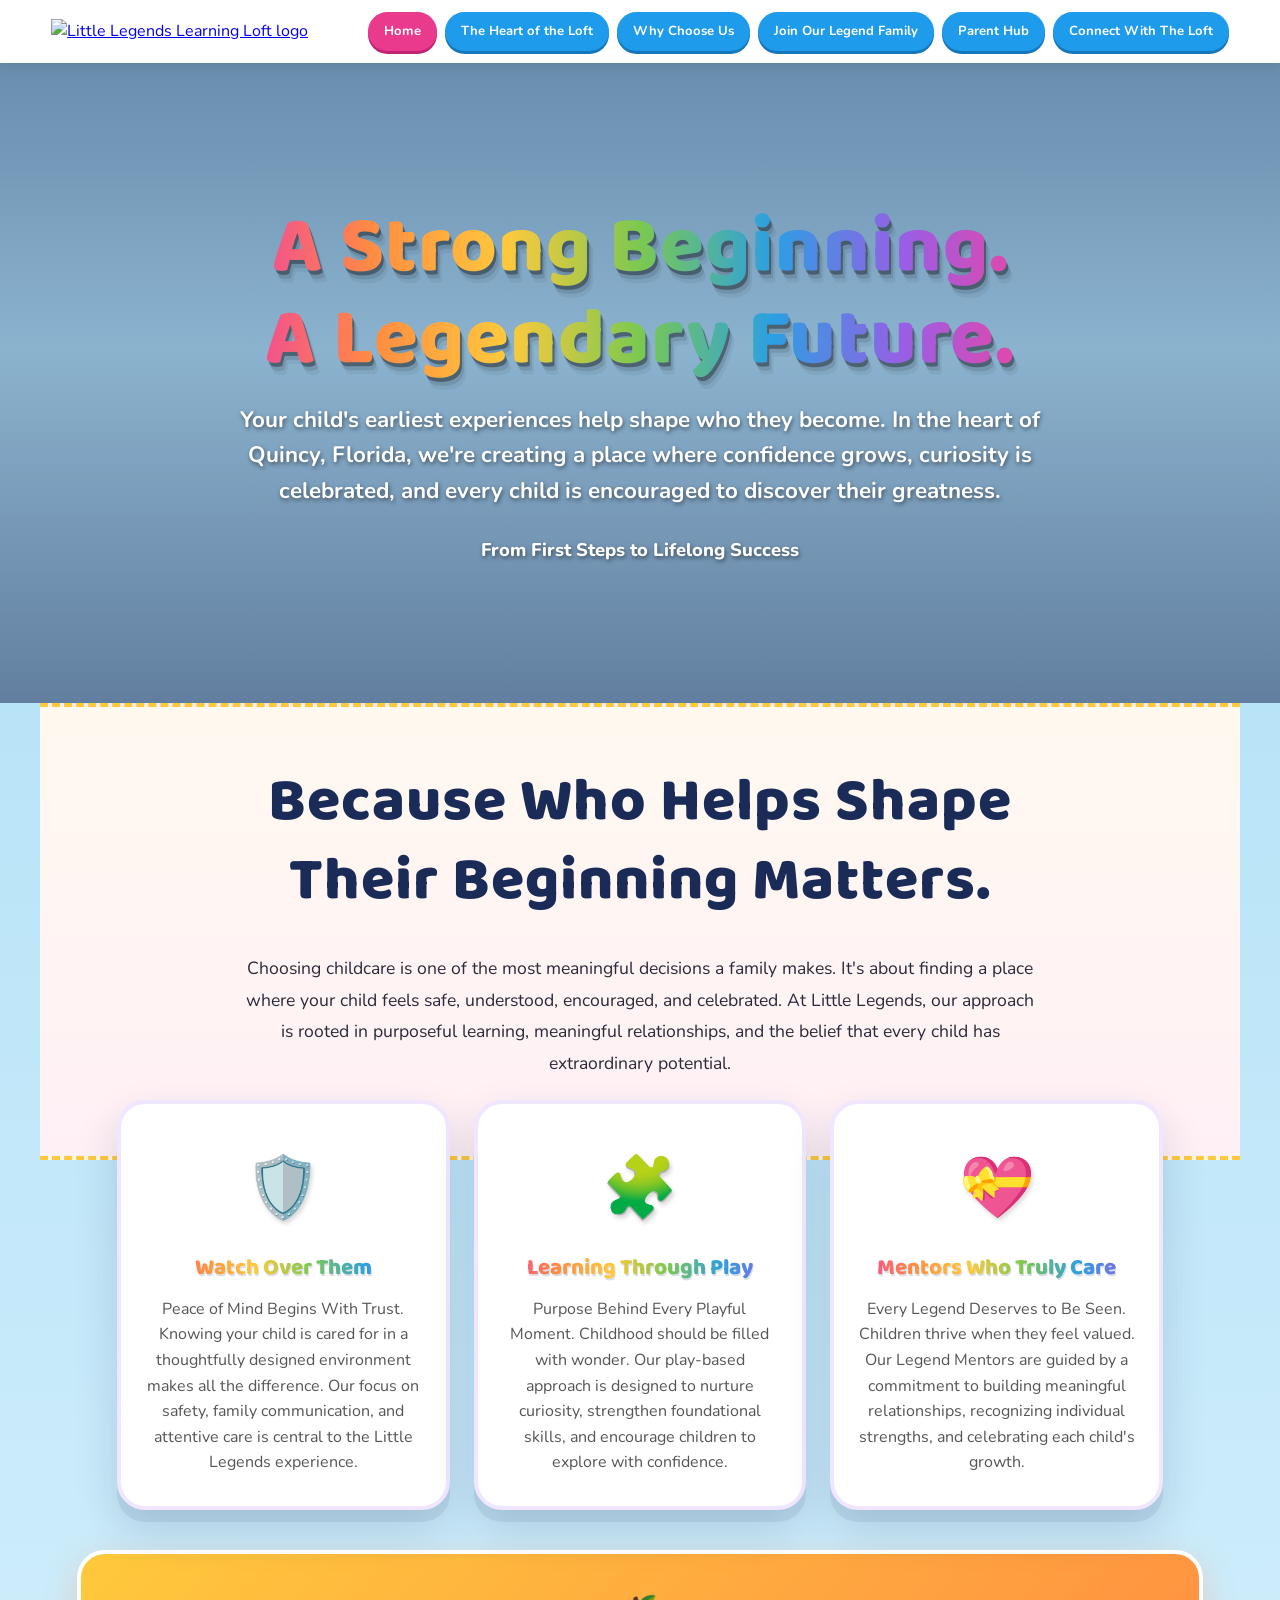
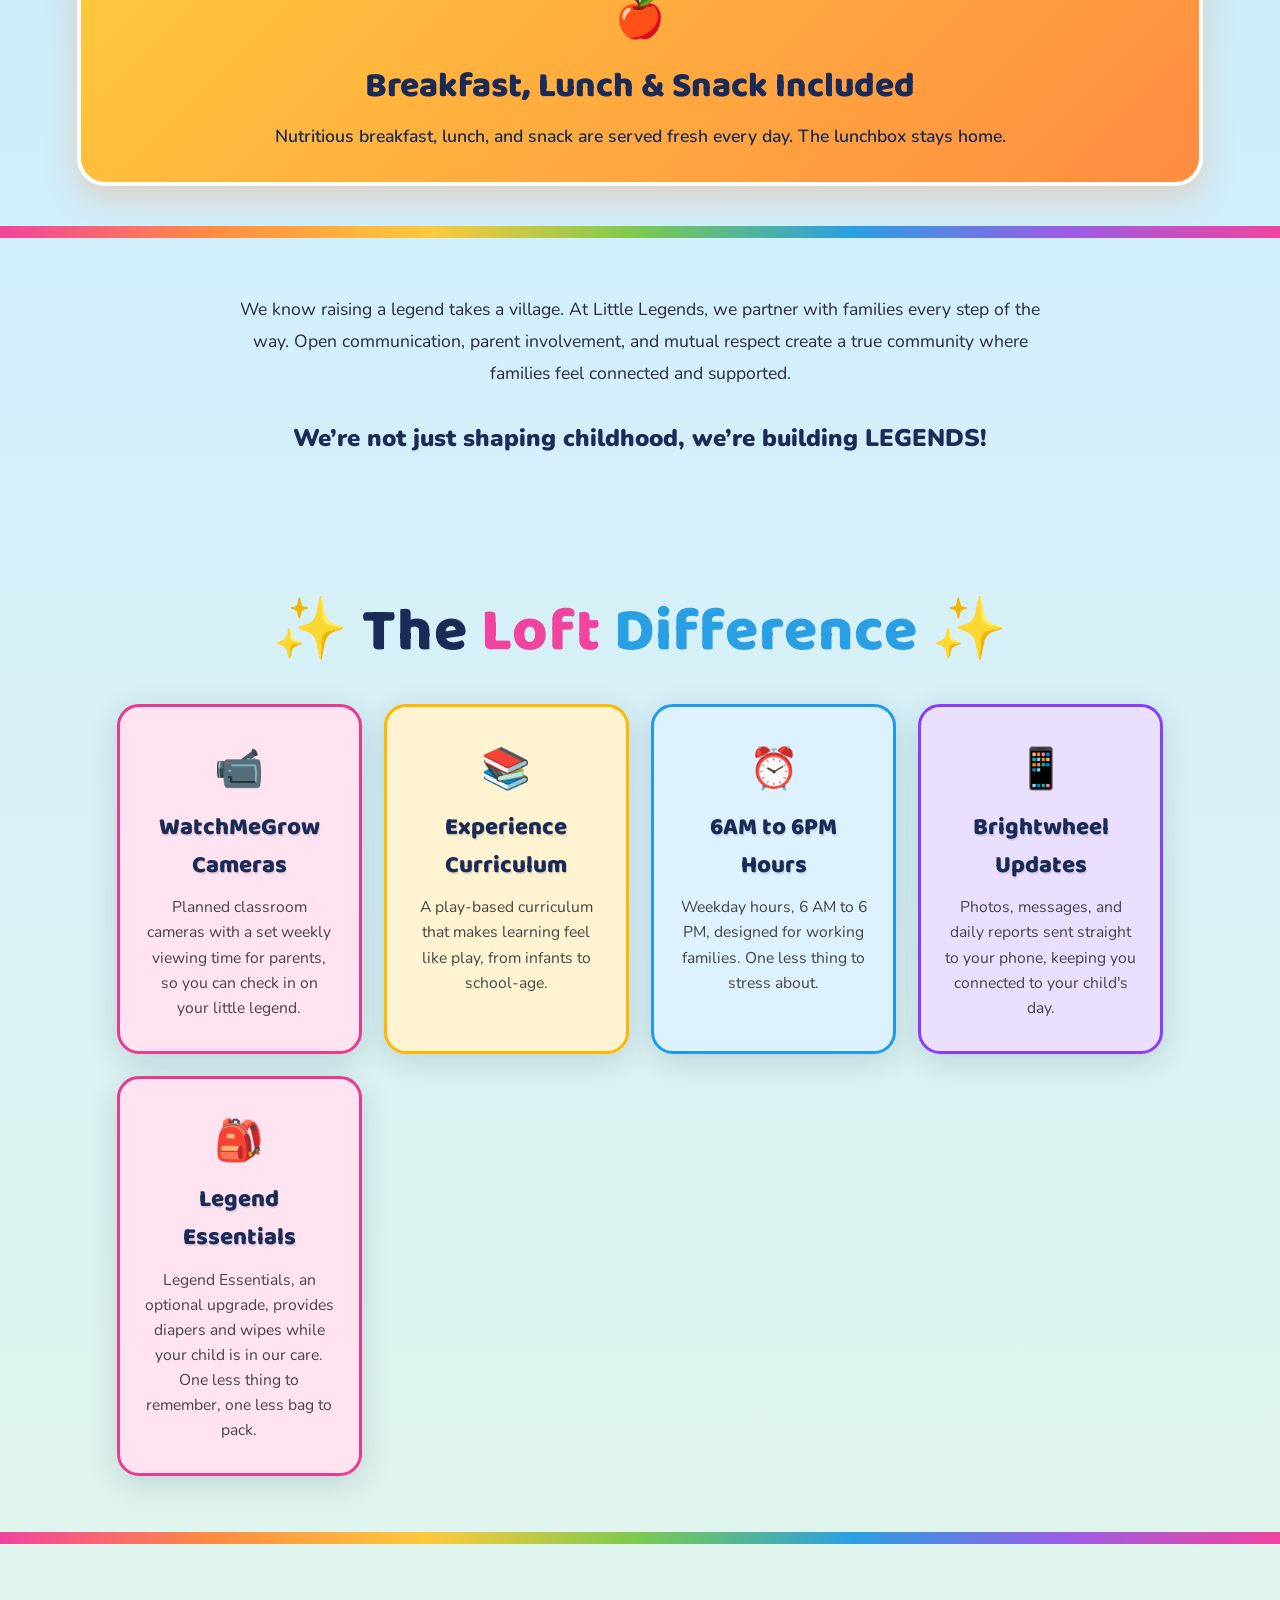
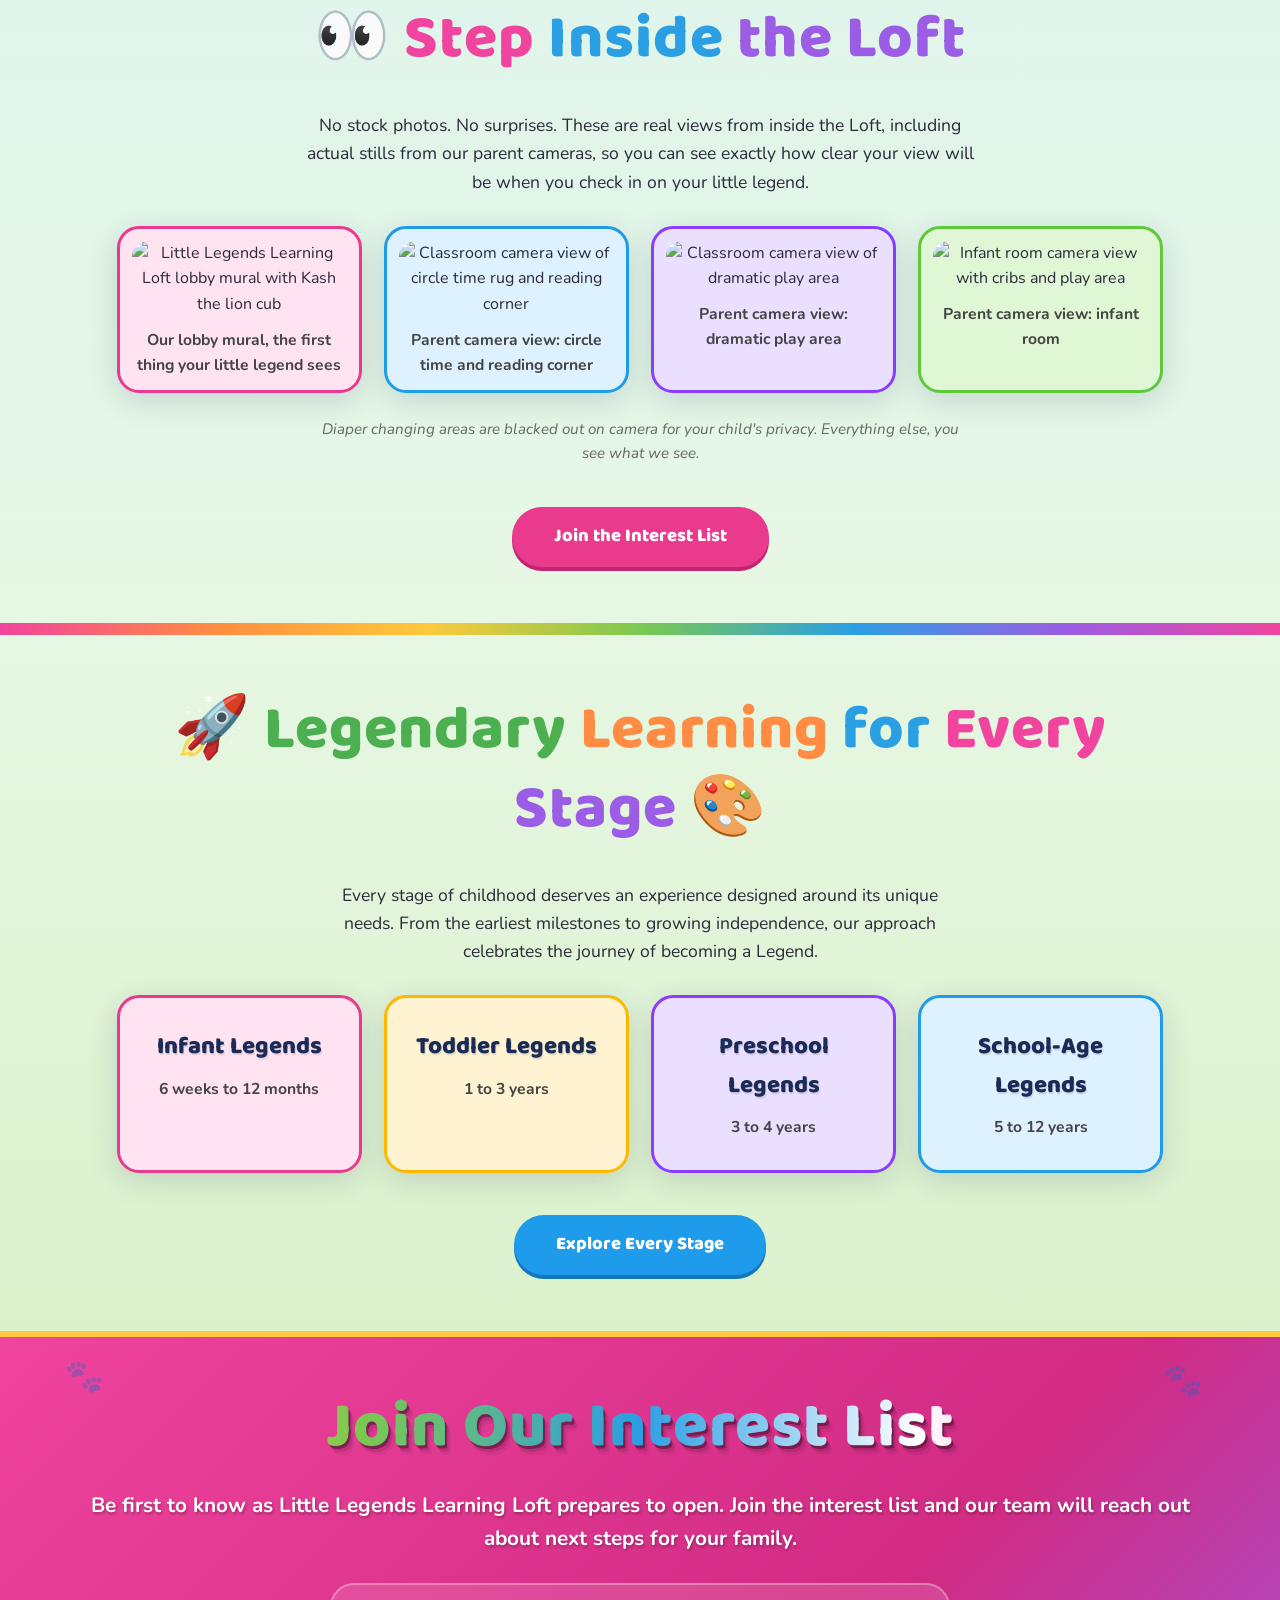
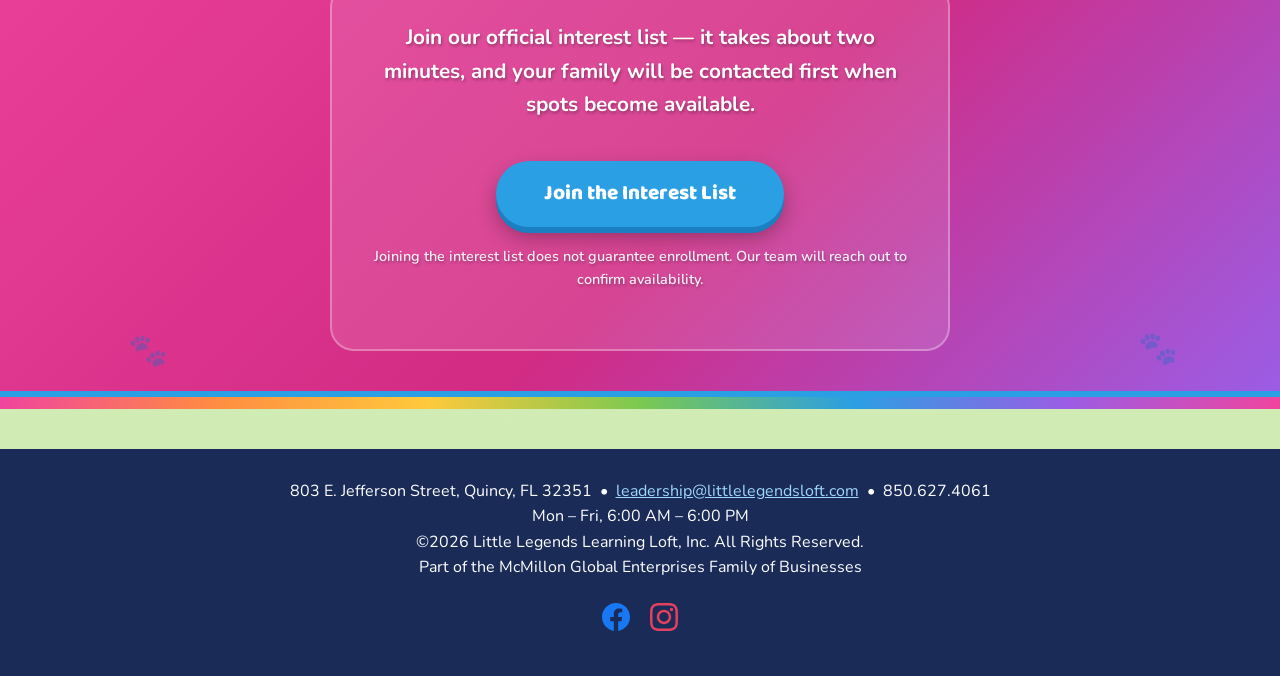
==== commit a29e6bcc: "Copy batch: premium wording, Interest List, Connect routing, camera policy" ====
--- a/index.html
+++ b/index.html
@@ -4,7 +4,7 @@
 <meta charset="UTF-8">
 <meta name="viewport" content="width=device-width, initial-scale=1.0">
 <title>Little Legends Learning Loft | Childcare in Quincy, FL</title>
-<meta name="description" content="Little Legends Learning Loft in Quincy, FL: where every child is celebrated, inspired, and empowered. Infant through school-age care with parent cameras, meals included, and enrichment built into tuition. Join the waitlist today.">
+<meta name="description" content="Little Legends Learning Loft in Quincy, FL: where every child is celebrated, inspired, and empowered. Infant through school-age care with parent cameras, meals included, and enrichment built into tuition. Join the interest list today.">
 <link rel="icon" type="image/x-icon" href="https://legendschildcare.com/images/favicon.ico">
 <link rel="icon" type="image/png" sizes="32x32" href="https://legendschildcare.com/images/favicon-32.png">
 <link rel="apple-touch-icon" href="https://legendschildcare.com/images/apple-touch-icon.jpg">
@@ -442,8 +442,9 @@
 <section class="hero-rich">
   <div class="hero-overlay"></div>
   <div class="hero-content">
-    <h1 class="rainbow-title">From First Steps<br>to Lifelong Success</h1>
-    <p class="hero-sub">Quincy's newest childcare family, where every child is seen, known, and celebrated.</p>
+    <h1 class="rainbow-title">A Strong Beginning.<br>A Legendary Future.</h1>
+    <p class="hero-sub">Your child's earliest experiences help shape who they become. In the heart of Quincy, Florida, we're creating a place where confidence grows, curiosity is celebrated, and every child is encouraged to discover their greatness.</p>
+    <p style="color:#fff;font-weight:800;font-size:1.15rem;margin-top:14px;text-shadow:1px 2px 4px rgba(0,0,0,0.5)">From First Steps to Lifelong Success</p>
   </div>
 </section>
 
@@ -451,9 +452,8 @@
 
 <section class="section section-alt">
   <div class="welcome-flow">
-    <h2 class="section-title">🌟 <span class="w-pink">Welcome</span> <span class="w-blue">to</span> <span class="w-blue">the</span> <span class="w-purple">Family!</span> 🌟</h2>
-    <p>At Little Legends Learning Loft, we believe every child has a story waiting to be written, and every great story begins with love, encouragement, and opportunity. Our Legend Mentors don&rsquo;t just watch children, they guide, inspire, and celebrate them daily.</p>
-    <p>Together with our families, we are building confident, curious, and kind Little Legends who are ready to shine in school and in life.</p>
+    <h2 class="section-title">Because Who Helps Shape Their Beginning Matters.</h2>
+    <p>Choosing childcare is one of the most meaningful decisions a family makes. It's about finding a place where your child feels safe, understood, encouraged, and celebrated. At Little Legends, our approach is rooted in purposeful learning, meaningful relationships, and the belief that every child has extraordinary potential.</p>
   </div>
 </section>
 
@@ -461,17 +461,17 @@
   <div class="feature-card">
     <div class="icon">🛡️</div>
     <h3>Watch Over Them</h3>
-    <p>Imagine dropping off your little one with <strong>zero worry</strong>. You'll check in with secure weekly camera viewing time, and know they're with people who genuinely love what they do. That's the peace of mind every parent deserves, and every Legend family gets.</p>
+    <p>Peace of Mind Begins With Trust. Knowing your child is cared for in a thoughtfully designed environment makes all the difference. Our focus on safety, family communication, and attentive care is central to the Little Legends experience.</p>
   </div>
   <div class="feature-card">
     <div class="icon">🧩</div>
     <h3>Learning Through Play</h3>
-    <p>Your child won't just be watched, they'll <strong>thrive</strong>. Confidence, curiosity, kindness: the traits that set kids up for life, built through play they'll love. We don't do average, and neither will your little legend.</p>
+    <p>Purpose Behind Every Playful Moment. Childhood should be filled with wonder. Our play-based approach is designed to nurture curiosity, strengthen foundational skills, and encourage children to explore with confidence.</p>
   </div>
   <div class="feature-card">
     <div class="icon">💝</div>
-    <h3>Teachers Who Truly Care</h3>
-    <p>Your child will be <strong>seen, known, and celebrated</strong> for exactly who they are. Our mentors don't just supervise, they champion every little personality. When your child walks in, they belong. When you walk in, you're family.</p>
+    <h3>Mentors Who Truly Care</h3>
+    <p>Every Legend Deserves to Be Seen. Children thrive when they feel valued. Our Legend Mentors are guided by a commitment to building meaningful relationships, recognizing individual strengths, and celebrating each child's growth.</p>
   </div>
 </div>
 
@@ -496,27 +496,27 @@
     <div class="card pink">
       <div style="font-size:2.5rem;margin-bottom:8px">📹</div>
       <h3>WatchMeGrow Cameras</h3>
-      <p>You'll check in on your little one with secure weekly camera access. Peace of mind, on your schedule.</p>
+      <p>Planned classroom cameras with a set weekly viewing time for parents, so you can check in on your little legend.</p>
     </div>
     <div class="card yellow">
       <div style="font-size:2.5rem;margin-bottom:8px">📚</div>
       <h3>Experience Curriculum</h3>
-      <p>A research-backed curriculum that makes learning feel like play, from infants to school-age.</p>
+      <p>A play-based curriculum that makes learning feel like play, from infants to school-age.</p>
     </div>
     <div class="card blue">
       <div style="font-size:2.5rem;margin-bottom:8px">⏰</div>
       <h3>6AM to 6PM Hours</h3>
-      <p>Extended hours for working families. Early drop-off, late pickup, and one less thing to stress about.</p>
+      <p>Weekday hours, 6 AM to 6 PM, designed for working families. One less thing to stress about.</p>
     </div>
     <div class="card purple">
       <div style="font-size:2.5rem;margin-bottom:8px">📱</div>
       <h3>Brightwheel Updates</h3>
-      <p>Photos, messages, and daily reports sent straight to your phone. Their whole day, delivered to you.</p>
+      <p>Photos, messages, and daily reports sent straight to your phone, keeping you connected to your child's day.</p>
     </div>
     <div class="card pink">
       <div style="font-size:2.5rem;margin-bottom:8px">🎒</div>
       <h3>Legend Essentials</h3>
-      <p>Our optional add-on package provides diapers and wipes while your child is in our care. One less thing to remember, one less bag to pack. Ask us about pricing!</p>
+      <p>Legend Essentials, an optional upgrade, provides diapers and wipes while your child is in our care. One less thing to remember, one less bag to pack.</p>
     </div>
   </div>
 </section>
@@ -545,14 +545,14 @@
   </div>
   <p style="text-align:center;max-width:640px;margin:24px auto 0;font-size:0.95rem;color:#666;font-style:italic">Diaper changing areas are blacked out on camera for your child's privacy. Everything else, you see what we see.</p>
   <div style="text-align:center;margin-top:24px">
-    <a class="btn" href="https://docs.google.com/forms/d/e/1FAIpQLSfEeECOso2xLIdRBXrT4ecdueRKcd7nDfP3QW9VJtN2F06xbg/viewform" target="_blank" rel="noopener">Join the Waitlist</a>
+    <a class="btn" href="https://docs.google.com/forms/d/e/1FAIpQLSfEeECOso2xLIdRBXrT4ecdueRKcd7nDfP3QW9VJtN2F06xbg/viewform" target="_blank" rel="noopener">Join the Interest List</a>
   </div>
 </section>
 
 <hr class="rainbow-divider">
 <section class="section">
   <h2 class="section-title">🚀 <span class="w-green">Legendary</span> <span class="w-orange">Learning</span> <span class="w-blue">for</span> <span class="w-pink">Every</span> <span class="w-purple">Stage</span> 🎨</h2>
-  <p style="text-align:center;max-width:640px;margin:0 auto 30px;font-size:1.1rem">From first snuggles to school-age leadership, every age has its own adventure at the Loft.</p>
+  <p style="text-align:center;max-width:640px;margin:0 auto 30px;font-size:1.1rem">Every stage of childhood deserves an experience designed around its unique needs. From the earliest milestones to growing independence, our approach celebrates the journey of becoming a Legend.</p>
   <div class="card-grid">
     <div class="card pink">
       <h3>Infant Legends</h3>
@@ -581,12 +581,12 @@
   <span class="paw" style="top:18px;right:6%">🐾</span>
   <span class="paw" style="bottom:14px;left:10%">🐾</span>
   <span class="paw" style="bottom:16px;right:8%">🐾</span>
-  <h2>Join the Waitlist</h2>
-  <p>Spots are limited. Join the waitlist today and we'll reach out the moment your child's space is ready.</p>
+  <h2>Join Our Interest List</h2>
+  <p>Be first to know as Little Legends Learning Loft prepares to open. Join the interest list and our team will reach out about next steps for your family.</p>
   <div class="waitlist-cta-panel">
-    <p class="waitlist-cta-copy">Join our official waitlist — it takes about two minutes, and your family will be contacted first when spots become available.</p>
-    <a class="btn" href="https://docs.google.com/forms/d/e/1FAIpQLSfEeECOso2xLIdRBXrT4ecdueRKcd7nDfP3QW9VJtN2F06xbg/viewform" target="_blank" rel="noopener">Join the Waitlist</a>
-    <p class="form-note">Completing the form does not guarantee enrollment. Our team will reach out to confirm availability.</p>
+    <p class="waitlist-cta-copy">Join our official interest list — it takes about two minutes, and your family will be contacted first when spots become available.</p>
+    <a class="btn" href="https://docs.google.com/forms/d/e/1FAIpQLSfEeECOso2xLIdRBXrT4ecdueRKcd7nDfP3QW9VJtN2F06xbg/viewform" target="_blank" rel="noopener">Join the Interest List</a>
+    <p class="form-note">Joining the interest list does not guarantee enrollment. Our team will reach out to confirm availability.</p>
   </div>
 </div>
 
@@ -606,7 +606,7 @@
 </footer>
 
 <div class="sticky-cta">
-  <a href="https://docs.google.com/forms/d/e/1FAIpQLSfEeECOso2xLIdRBXrT4ecdueRKcd7nDfP3QW9VJtN2F06xbg/viewform" target="_blank" rel="noopener">🐾 Join the Waitlist</a>
+  <a href="https://docs.google.com/forms/d/e/1FAIpQLSfEeECOso2xLIdRBXrT4ecdueRKcd7nDfP3QW9VJtN2F06xbg/viewform" target="_blank" rel="noopener">🐾 Join the Interest List</a>
 </div>
 </body>
 </html>
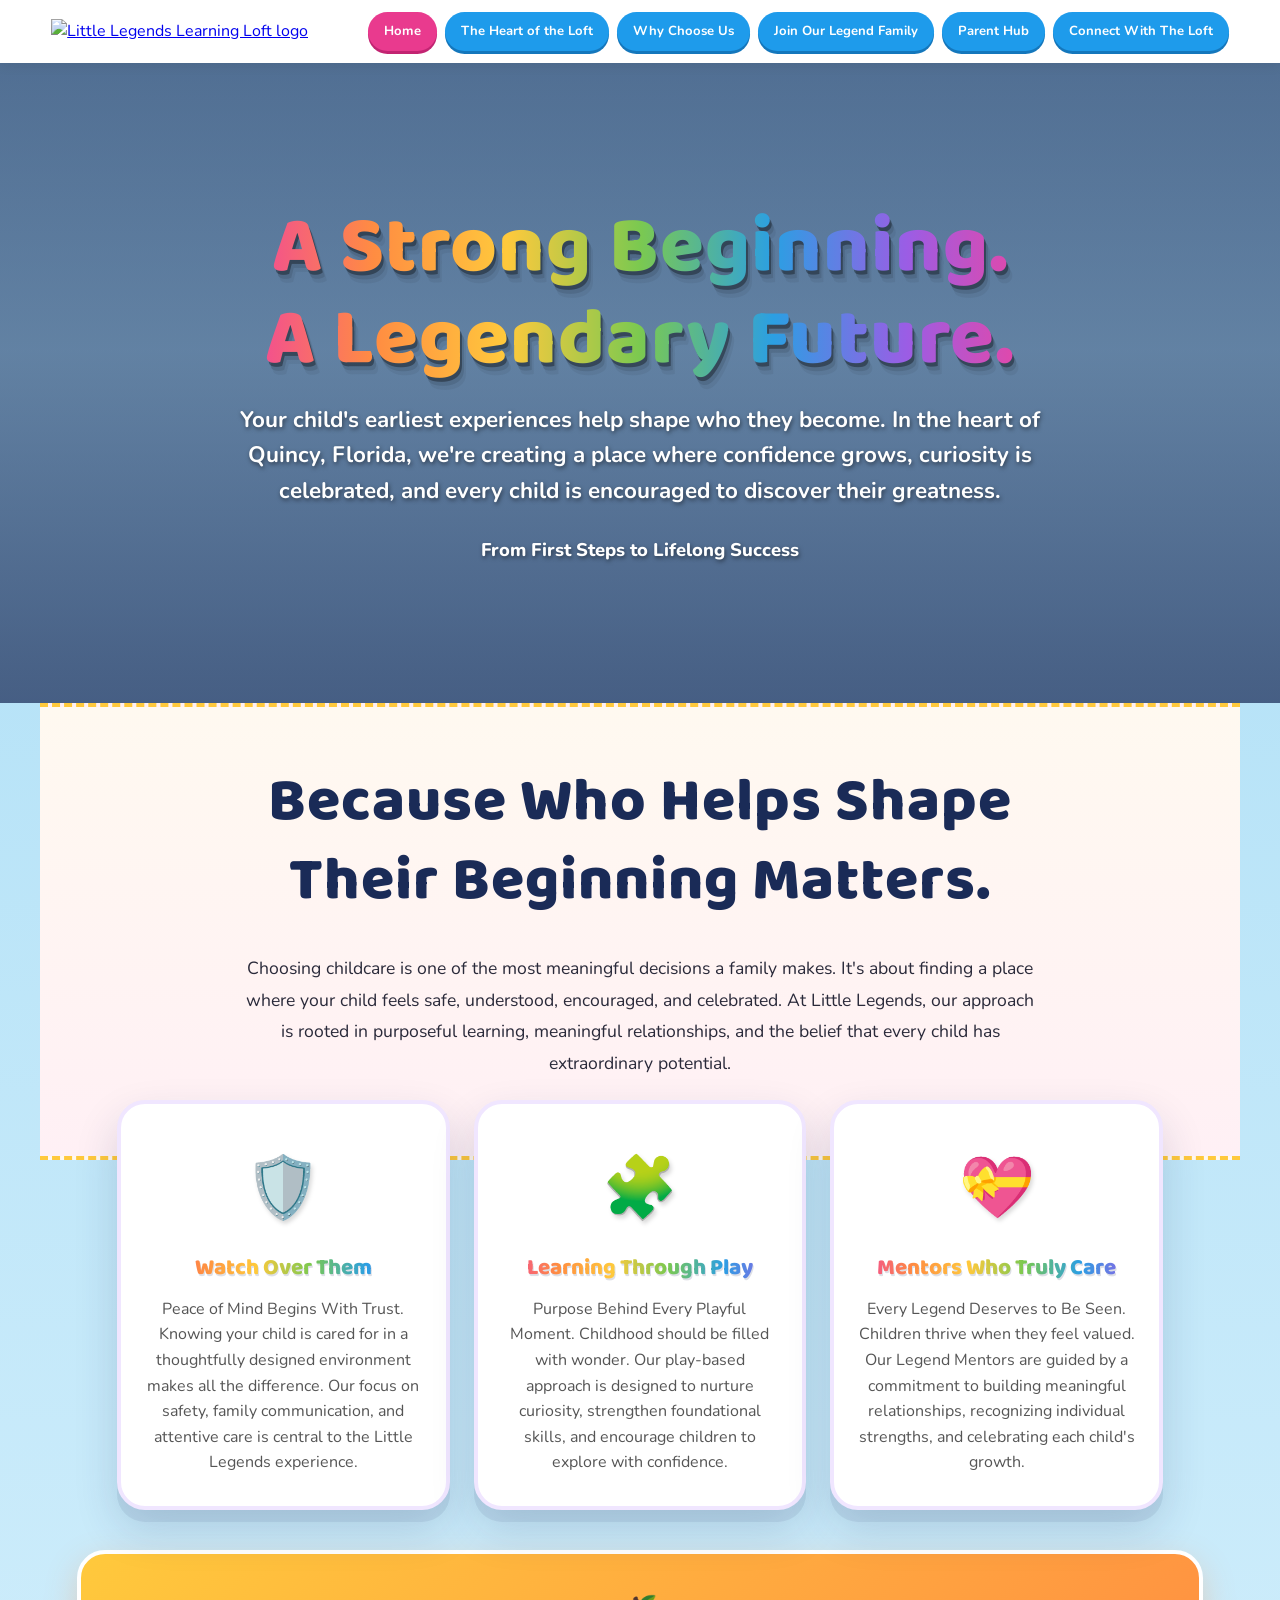
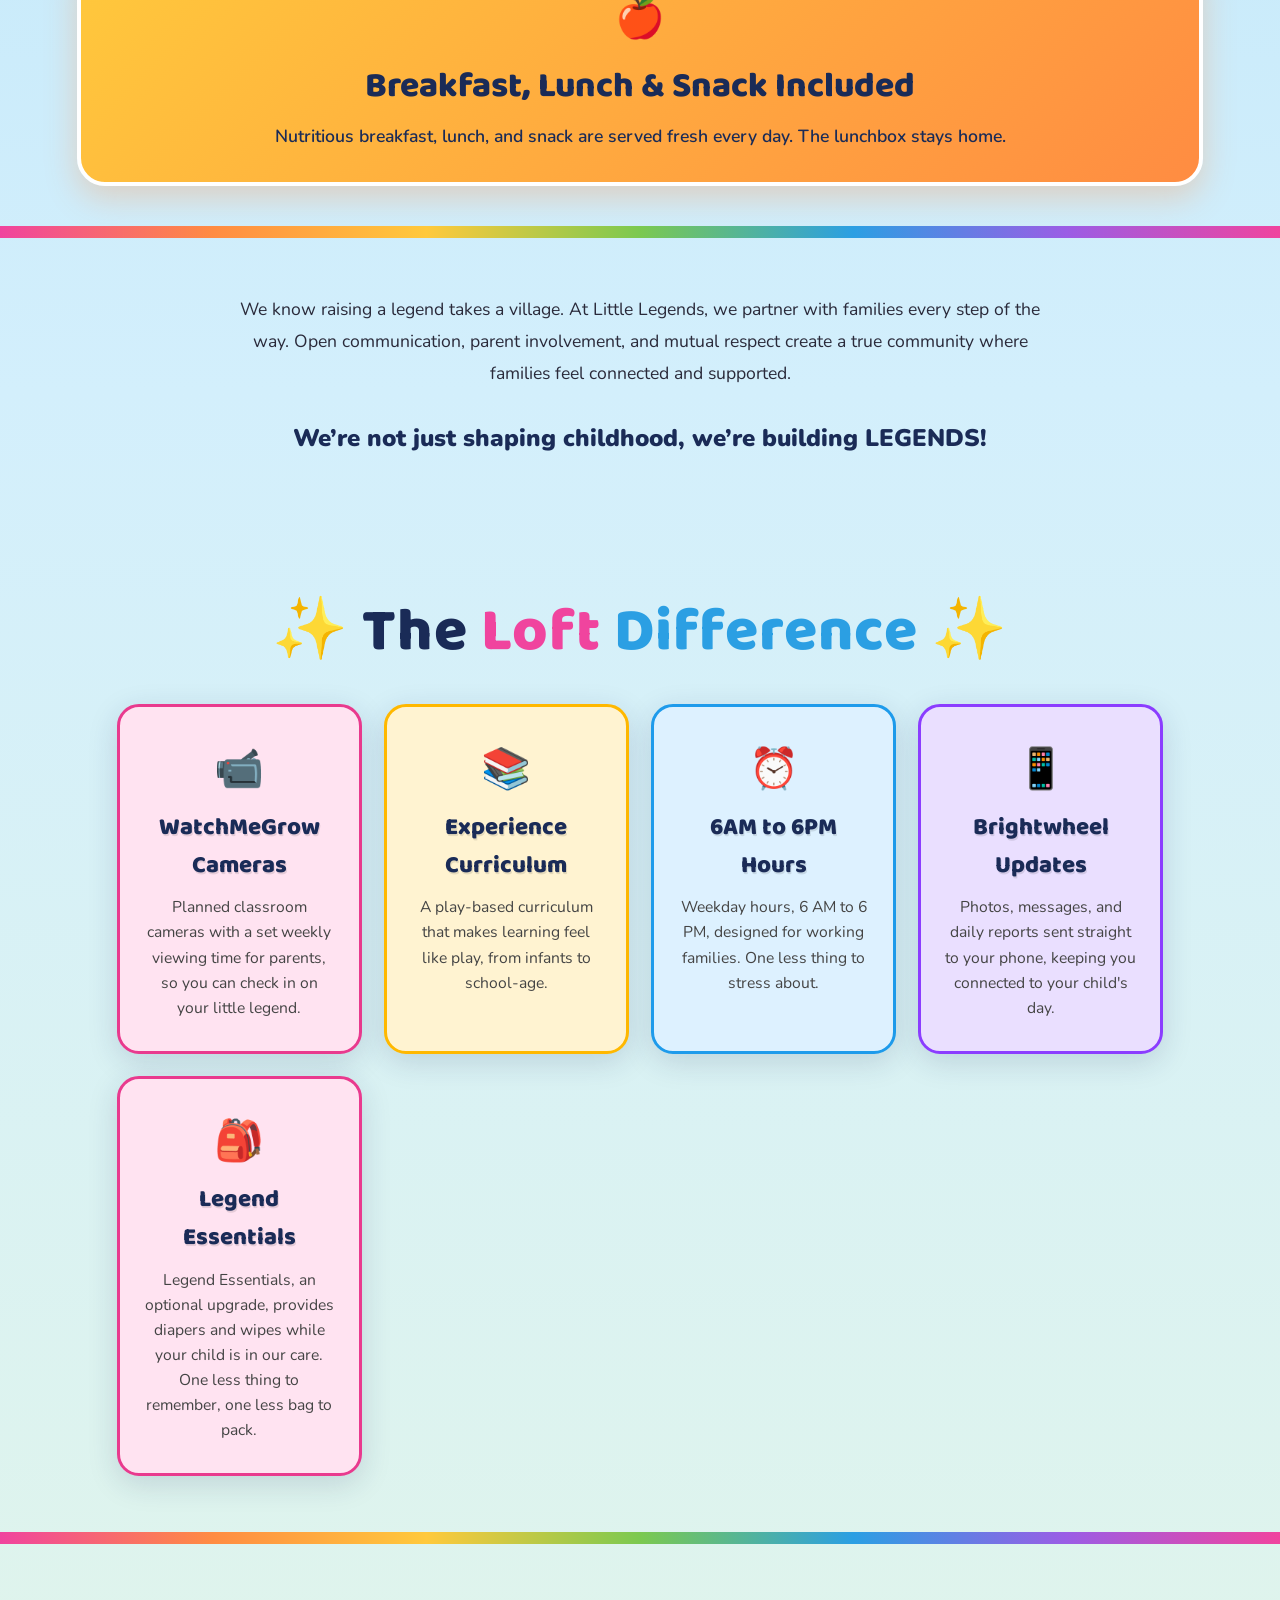
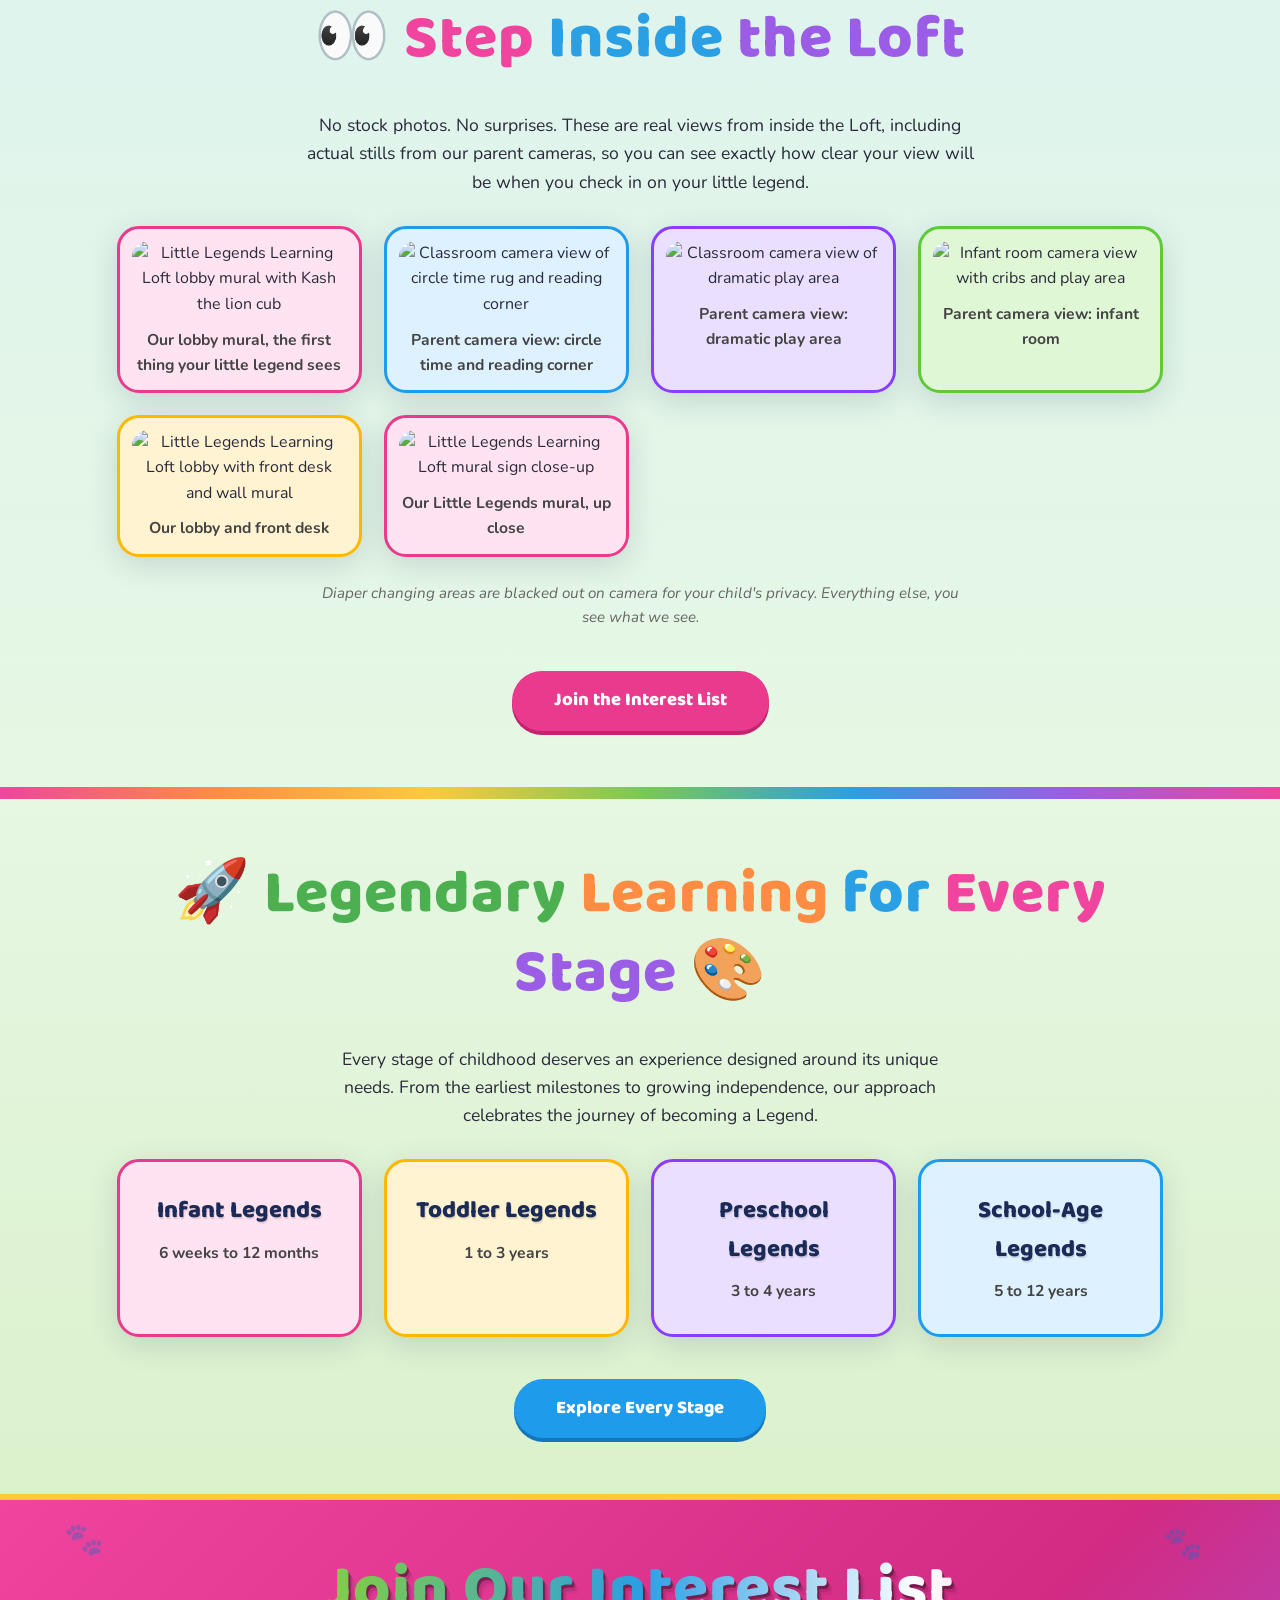
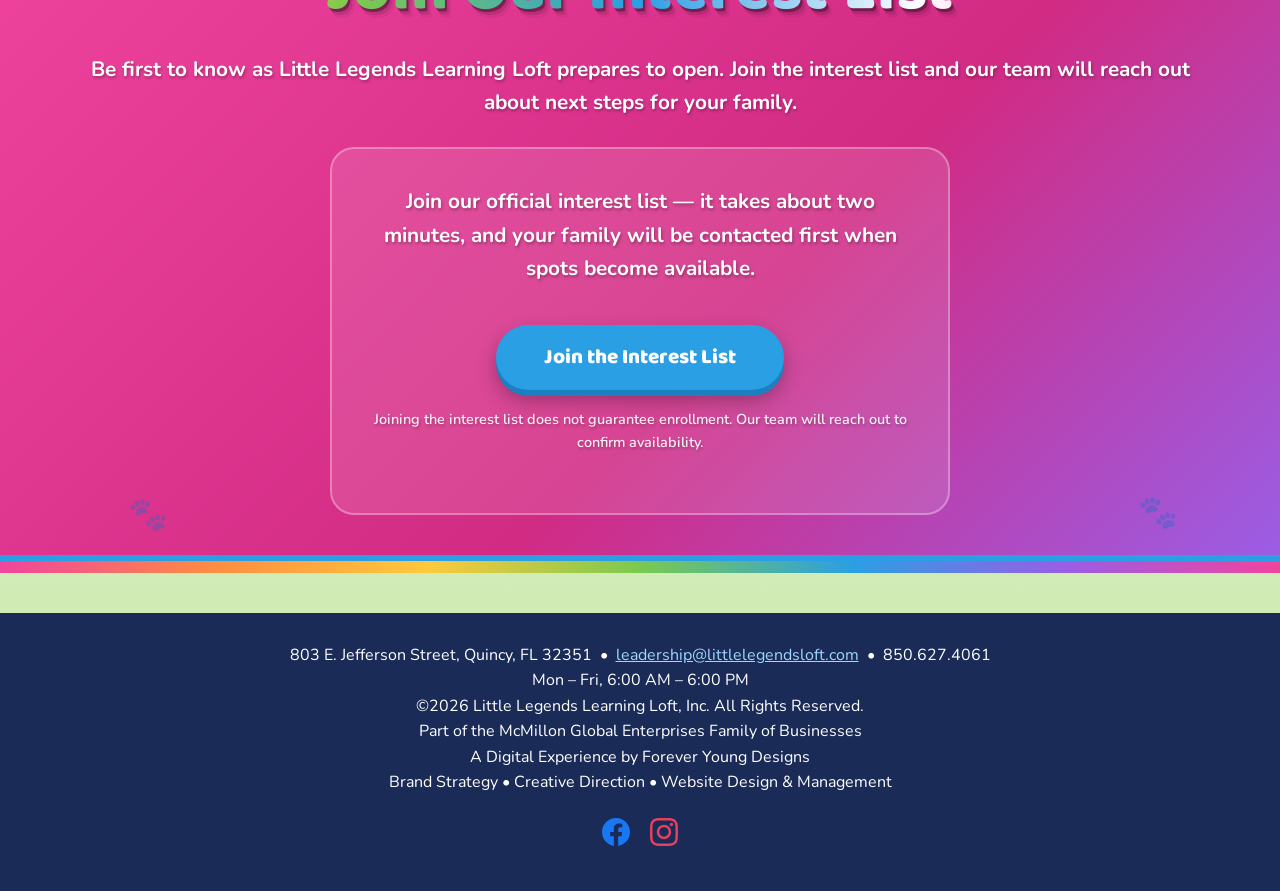
==== commit 2eea45a3: "Hero overlay darker, lobby photos in gallery, Forever Young footer credit" ====
--- a/index.html
+++ b/index.html
@@ -31,7 +31,7 @@
 .hero-overlay {
   position: absolute;
   inset: 0;
-  background: linear-gradient(180deg, rgba(26,43,87,0.45) 0%, rgba(26,43,87,0.25) 45%, rgba(26,43,87,0.55) 100%);
+  background: linear-gradient(180deg, rgba(26,43,87,0.62) 0%, rgba(26,43,87,0.52) 45%, rgba(26,43,87,0.72) 100%);
 }
 .hero-content {
   position: relative;
@@ -542,6 +542,14 @@
       <img src="https://legendschildcare.com/images/infant-room-camera.jpg" alt="Infant room camera view with cribs and play area" style="width:100%;border-radius:16px">
       <p style="margin-top:10px;font-weight:700">Parent camera view: infant room</p>
     </div>
+    <div class="card yellow" style="padding:12px">
+      <img src="images/lobby-wide-front-desk.jpg" alt="Little Legends Learning Loft lobby with front desk and wall mural" style="width:100%;border-radius:16px">
+      <p style="margin-top:10px;font-weight:700">Our lobby and front desk</p>
+    </div>
+    <div class="card pink" style="padding:12px">
+      <img src="images/lobby-mural-sign.jpg" alt="Little Legends Learning Loft mural sign close-up" style="width:100%;border-radius:16px">
+      <p style="margin-top:10px;font-weight:700">Our Little Legends mural, up close</p>
+    </div>
   </div>
   <p style="text-align:center;max-width:640px;margin:24px auto 0;font-size:0.95rem;color:#666;font-style:italic">Diaper changing areas are blacked out on camera for your child's privacy. Everything else, you see what we see.</p>
   <div style="text-align:center;margin-top:24px">
@@ -598,7 +606,9 @@
   850.627.4061<br>
   Mon – Fri, 6:00 AM – 6:00 PM<br>
   ©2026 Little Legends Learning Loft, Inc. All Rights Reserved.<br>
-  Part of the McMillon Global Enterprises Family of Businesses
+  Part of the McMillon Global Enterprises Family of Businesses<br>
+  A Digital Experience by Forever Young Designs<br>
+  Brand Strategy • Creative Direction • Website Design &amp; Management
 <div class="social-links">
     <a href="https://www.facebook.com/share/1BAZdCDmKt/?mibextid=wwXIfr" target="_blank" rel="noopener" aria-label="Follow us on Facebook" style="display:inline-block;margin:0 8px"><svg width="28" height="28" viewBox="0 0 24 24" fill="#1877F2" xmlns="http://www.w3.org/2000/svg"><path d="M24 12.073c0-6.627-5.373-12-12-12s-12 5.373-12 12c0 5.99 4.388 10.954 10.125 11.854v-8.385H7.078v-3.47h3.047V9.43c0-3.007 1.792-4.669 4.533-4.669 1.312 0 2.686.235 2.686.235v2.953H15.83c-1.491 0-1.956.925-1.956 1.874v2.25h3.328l-.532 3.47h-2.796v8.385C19.612 23.027 24 18.062 24 12.073z"/></svg></a>
     <a href="https://www.instagram.com/littlelegends_1/" target="_blank" rel="noopener" aria-label="Follow us on Instagram" style="display:inline-block;margin:0 8px"><svg width="28" height="28" viewBox="0 0 24 24" fill="#E4405F" xmlns="http://www.w3.org/2000/svg"><path d="M12 2.163c3.204 0 3.584.012 4.85.07 3.252.148 4.771 1.691 4.919 4.919.058 1.265.069 1.645.069 4.849 0 3.205-.012 3.584-.069 4.849-.149 3.225-1.664 4.771-4.919 4.919-1.266.058-1.644.07-4.85.07-3.204 0-3.584-.012-4.849-.07-3.26-.149-4.771-1.699-4.919-4.92-.058-1.265-.07-1.644-.07-4.849 0-3.204.013-3.583.07-4.849.149-3.227 1.664-4.771 4.919-4.919 1.266-.057 1.645-.069 4.849-.069zm0-2.163c-3.259 0-3.667.014-4.947.072-4.358.2-6.78 2.618-6.98 6.98-.059 1.281-.073 1.689-.073 4.948 0 3.259.014 3.668.072 4.948.2 4.358 2.618 6.78 6.98 6.98 1.281.058 1.689.072 4.948.072 3.259 0 3.668-.014 4.948-.072 4.354-.2 6.782-2.618 6.979-6.98.059-1.28.073-1.689.073-4.948 0-3.259-.014-3.667-.072-4.947-.196-4.354-2.617-6.78-6.979-6.98-1.281-.059-1.69-.073-4.949-.073zm0 5.838c-3.403 0-6.162 2.759-6.162 6.162s2.759 6.163 6.162 6.163 6.162-2.759 6.162-6.163c0-3.403-2.759-6.162-6.162-6.162zm0 10.162c-2.209 0-4-1.79-4-4 0-2.209 1.791-4 4-4s4 1.791 4 4c0 2.21-1.791 4-4 4zm6.406-11.845c-.796 0-1.441.645-1.441 1.44s.645 1.44 1.441 1.44c.795 0 1.439-.645 1.439-1.44s-.644-1.44-1.439-1.44z"/></svg></a>
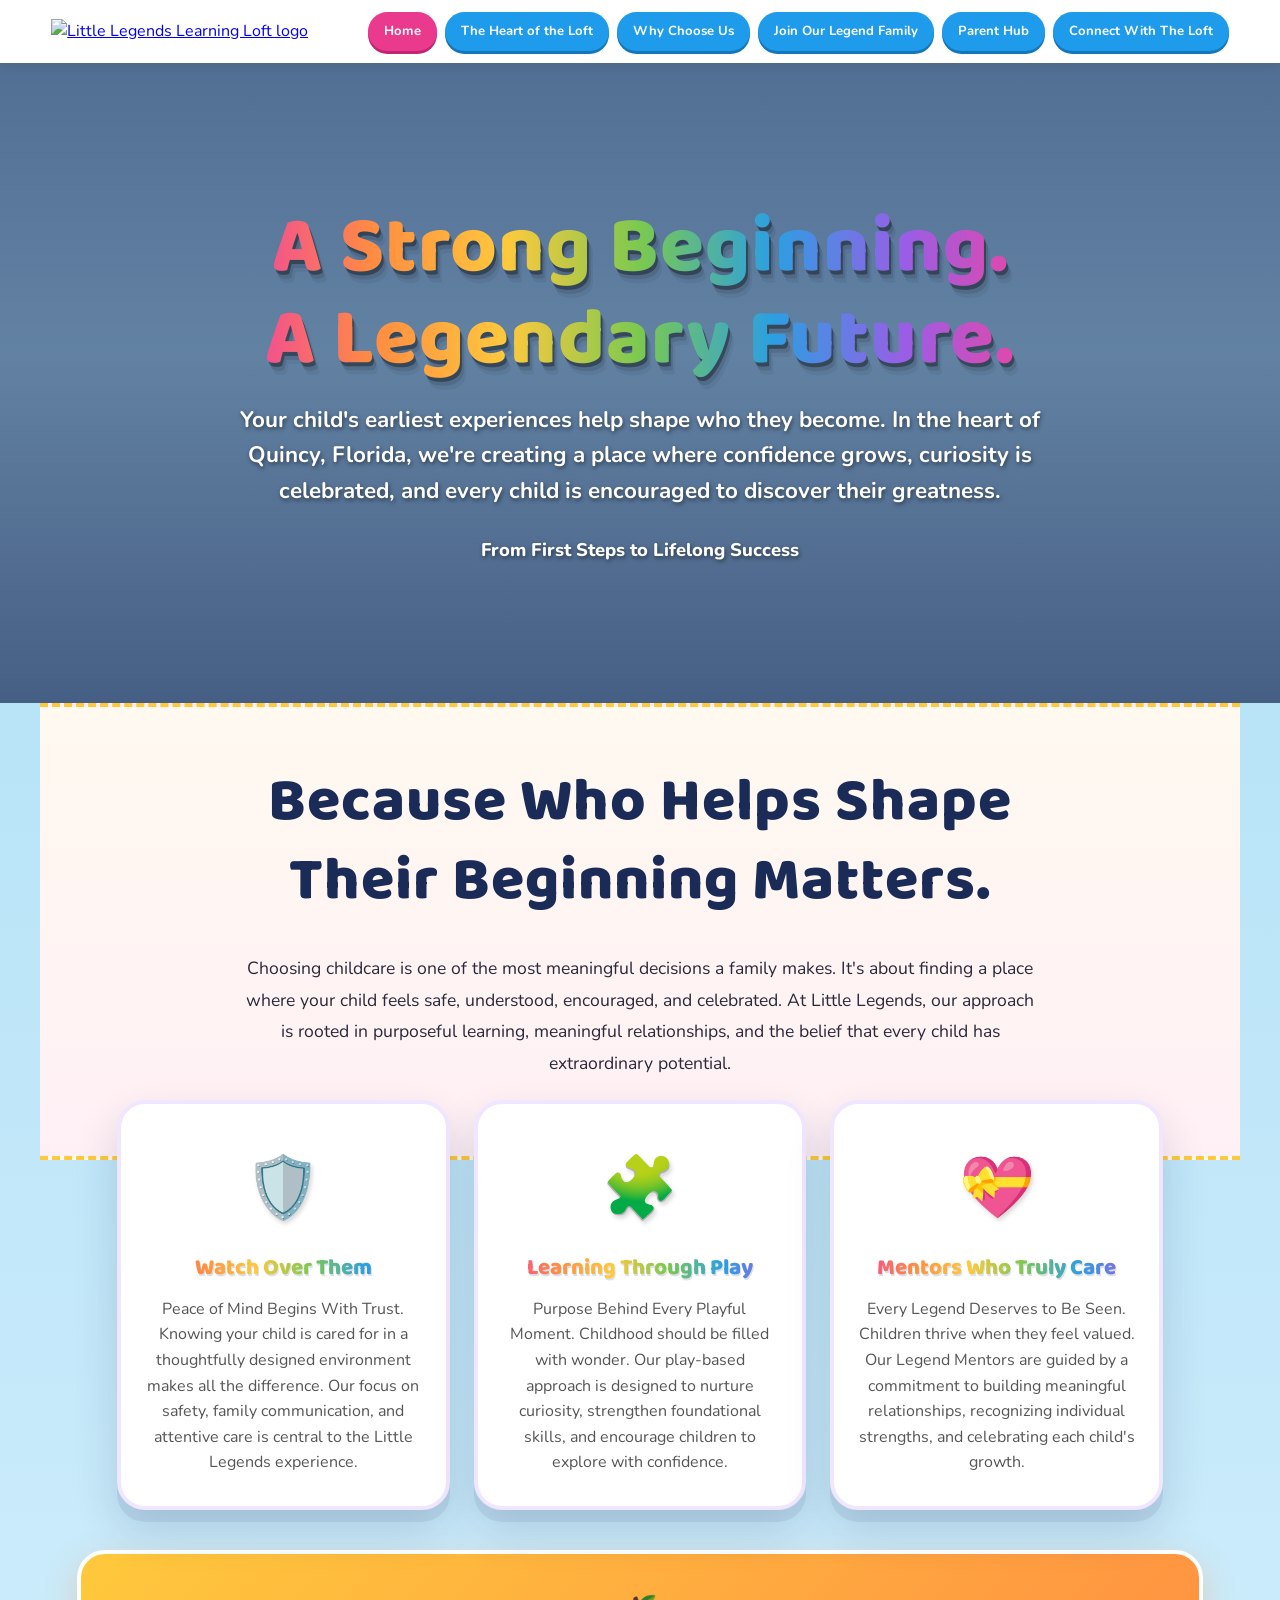
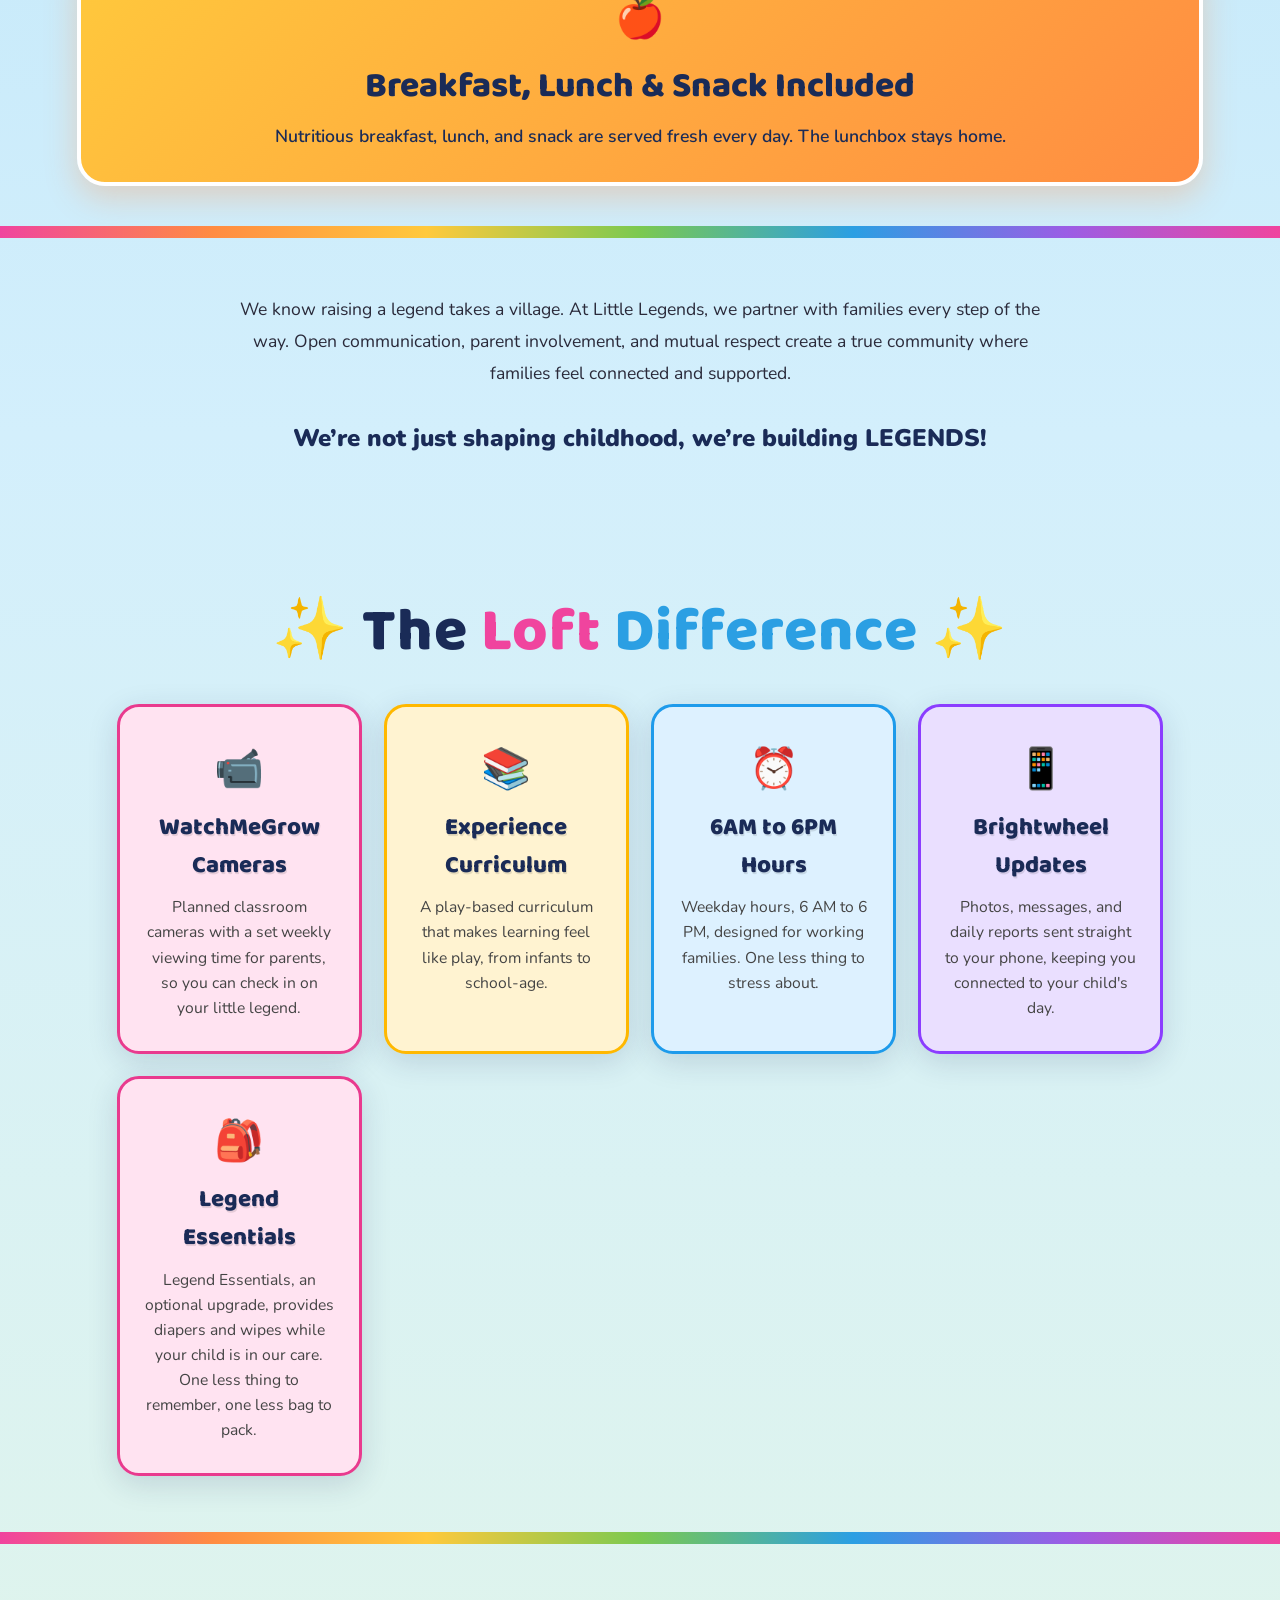
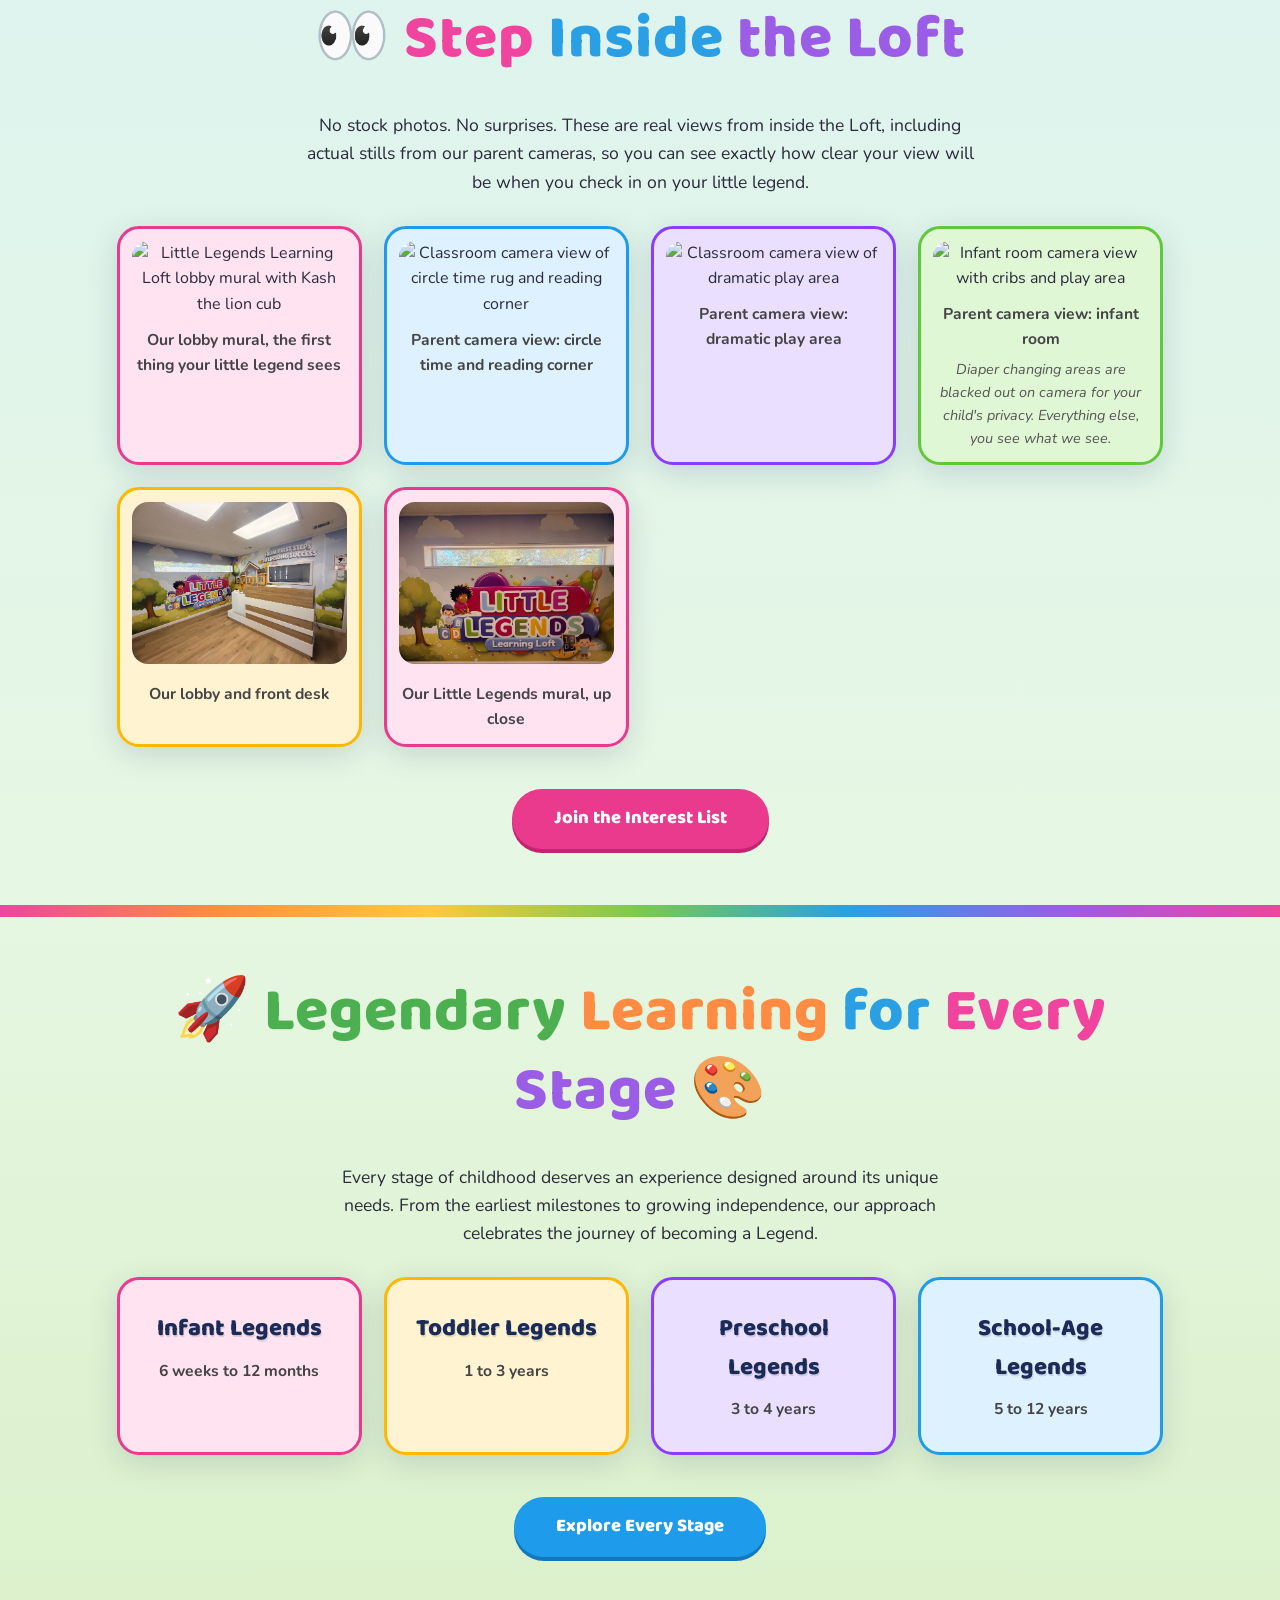
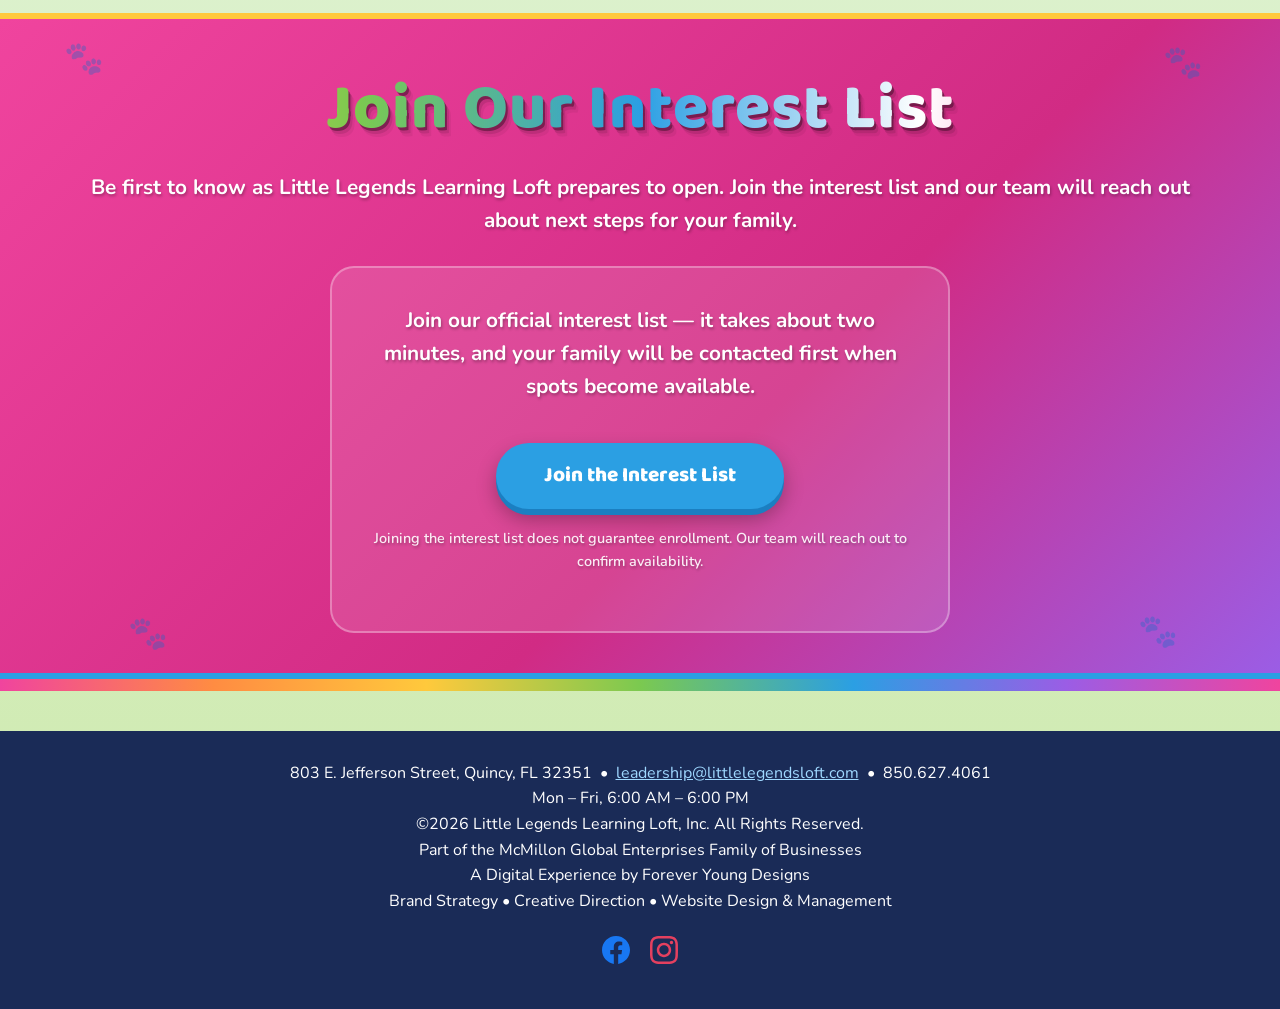
==== commit a00147f5: "Gallery privacy note moved under infant room picture" ====
--- a/index.html
+++ b/index.html
@@ -541,6 +541,7 @@
     <div class="card green" style="padding:12px">
       <img src="https://legendschildcare.com/images/infant-room-camera.jpg" alt="Infant room camera view with cribs and play area" style="width:100%;border-radius:16px">
       <p style="margin-top:10px;font-weight:700">Parent camera view: infant room</p>
+      <p style="margin-top:6px;font-size:0.9rem;color:#555;font-style:italic">Diaper changing areas are blacked out on camera for your child's privacy. Everything else, you see what we see.</p>
     </div>
     <div class="card yellow" style="padding:12px">
       <img src="images/lobby-wide-front-desk.jpg" alt="Little Legends Learning Loft lobby with front desk and wall mural" style="width:100%;border-radius:16px">
@@ -551,7 +552,6 @@
       <p style="margin-top:10px;font-weight:700">Our Little Legends mural, up close</p>
     </div>
   </div>
-  <p style="text-align:center;max-width:640px;margin:24px auto 0;font-size:0.95rem;color:#666;font-style:italic">Diaper changing areas are blacked out on camera for your child's privacy. Everything else, you see what we see.</p>
   <div style="text-align:center;margin-top:24px">
     <a class="btn" href="https://docs.google.com/forms/d/e/1FAIpQLSfEeECOso2xLIdRBXrT4ecdueRKcd7nDfP3QW9VJtN2F06xbg/viewform" target="_blank" rel="noopener">Join the Interest List</a>
   </div>
